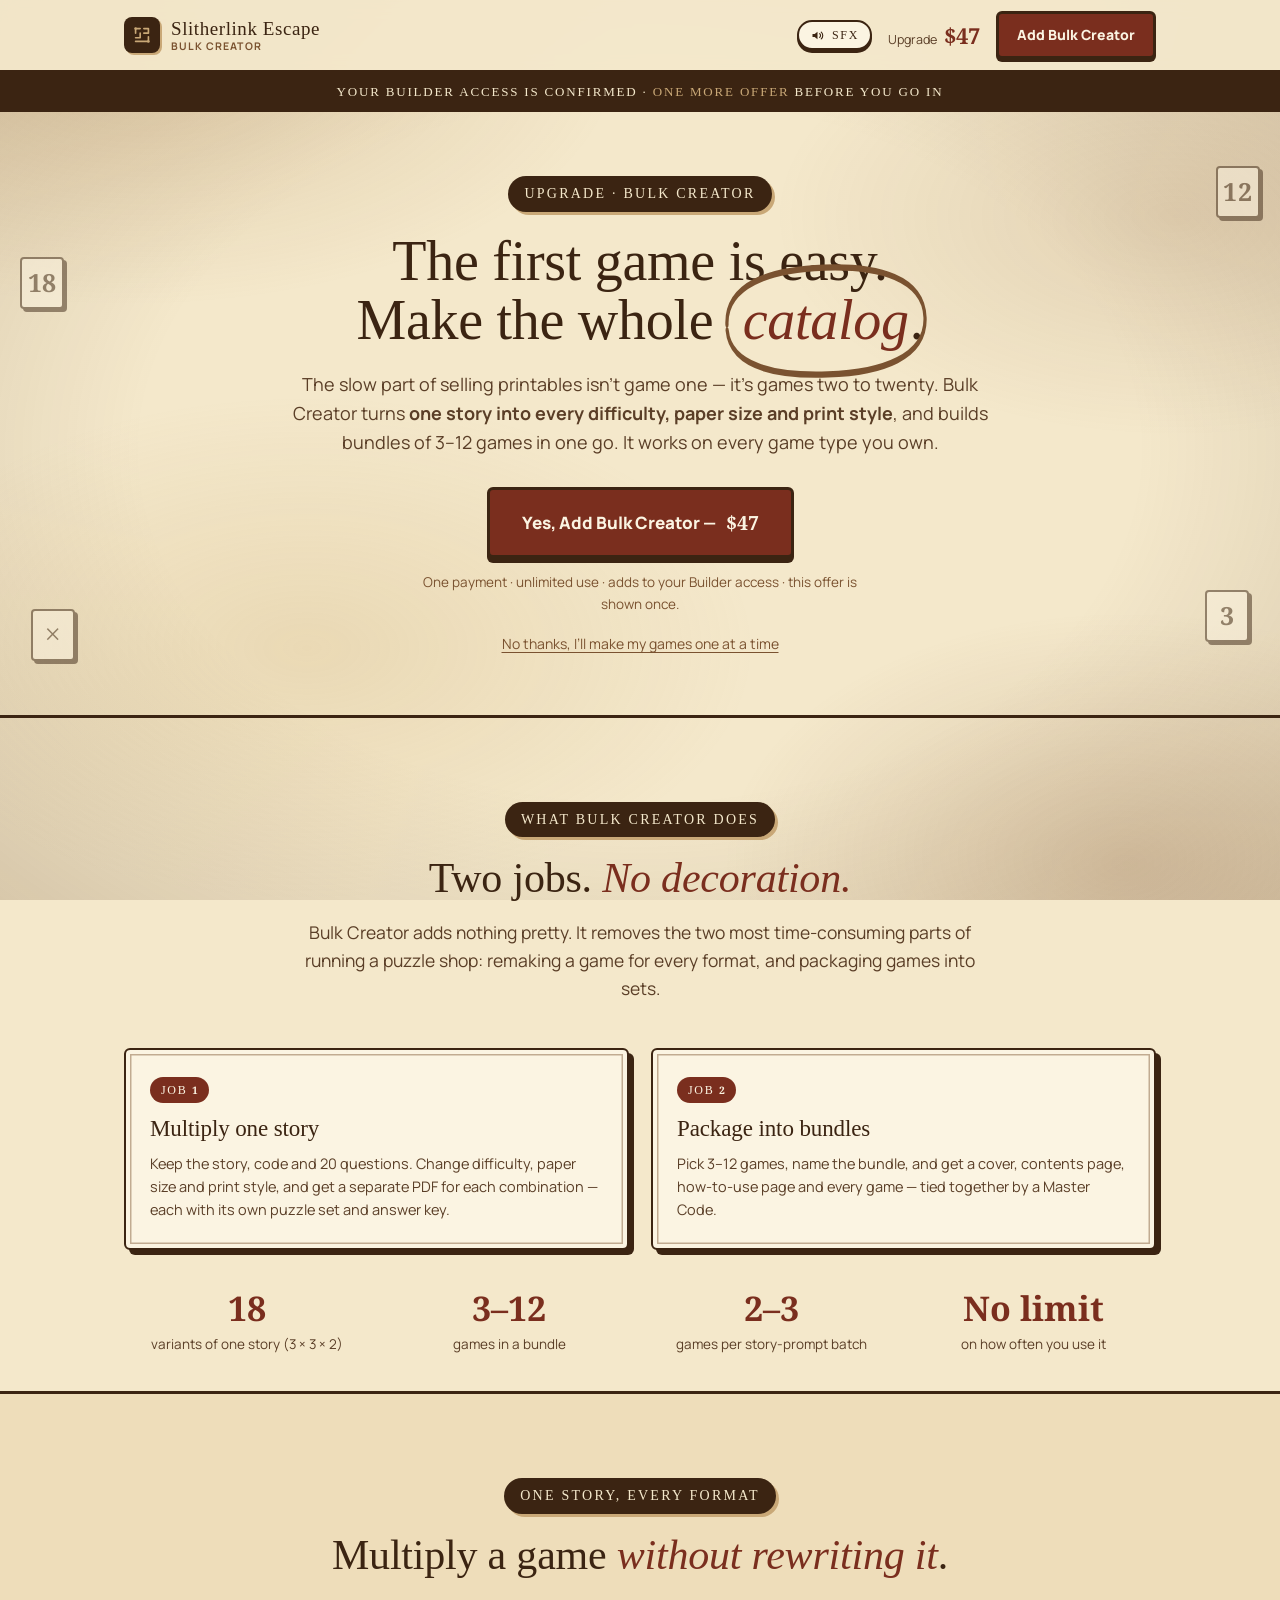
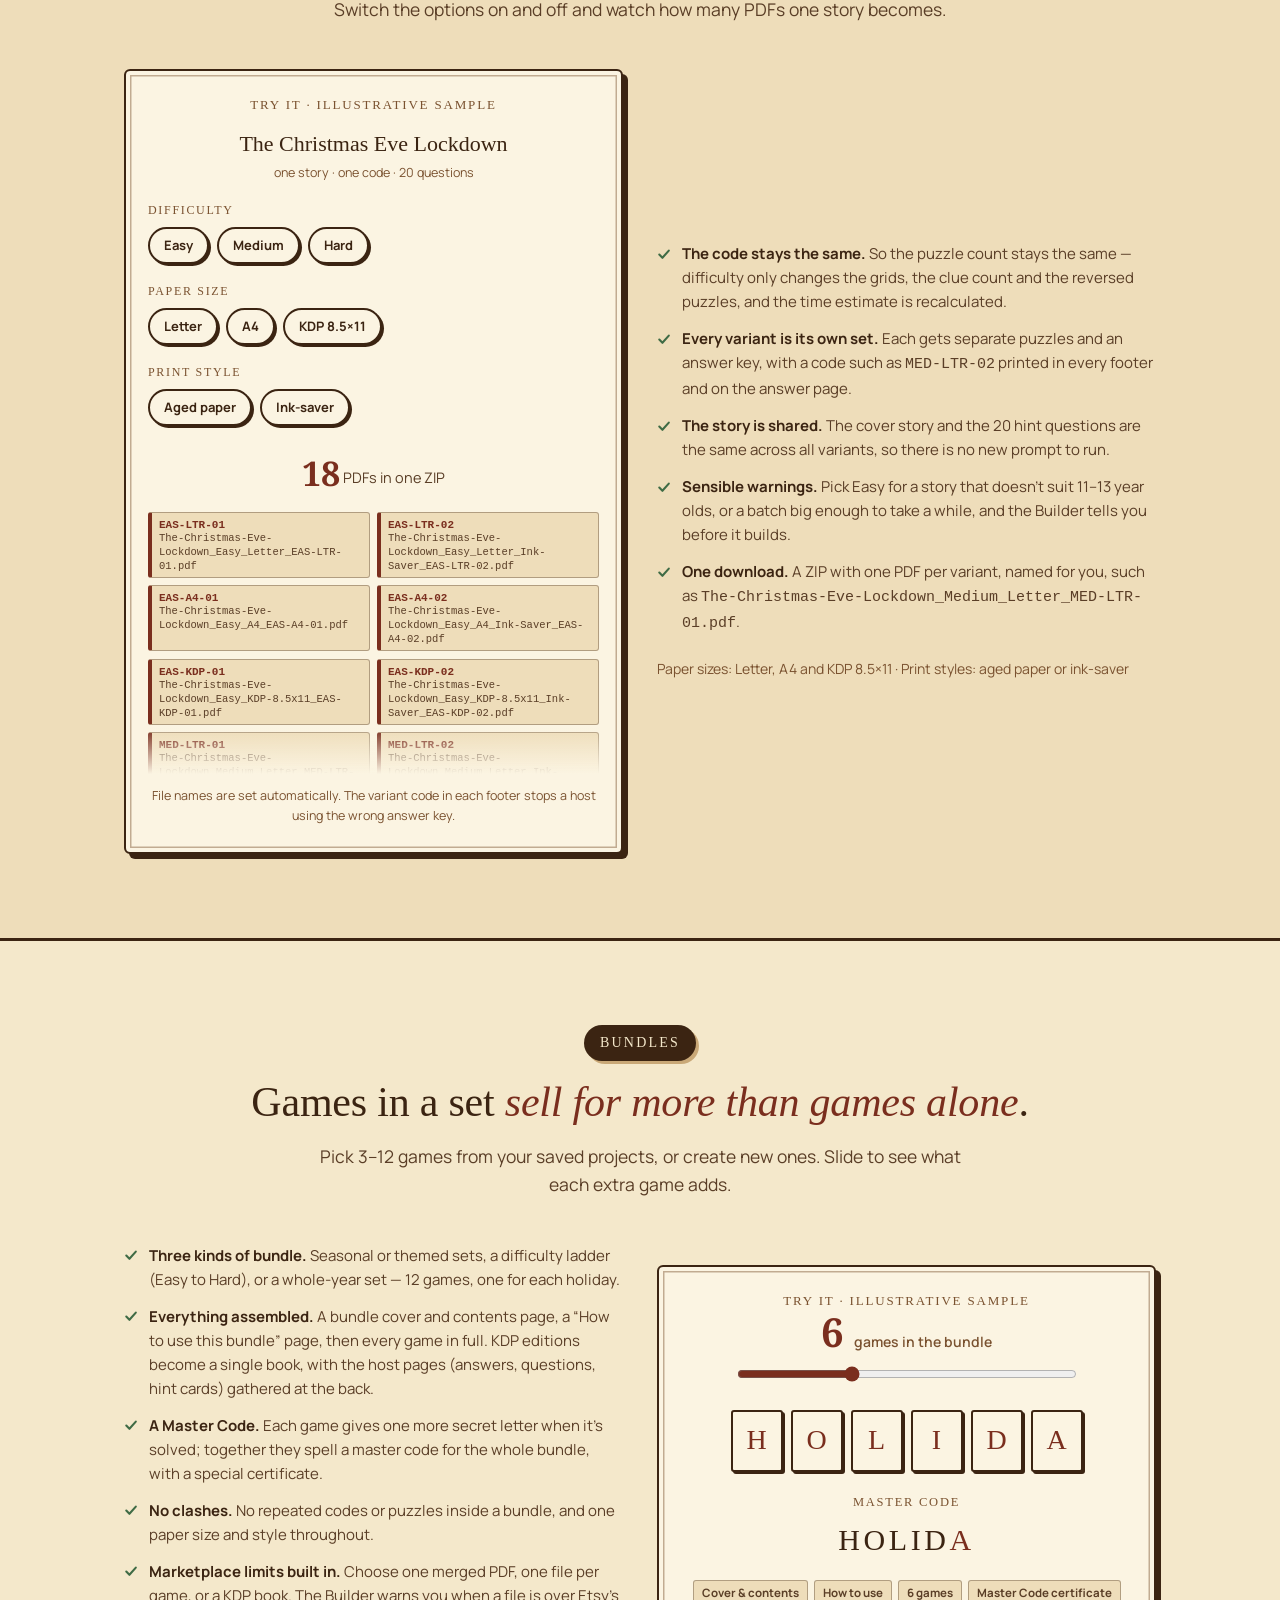
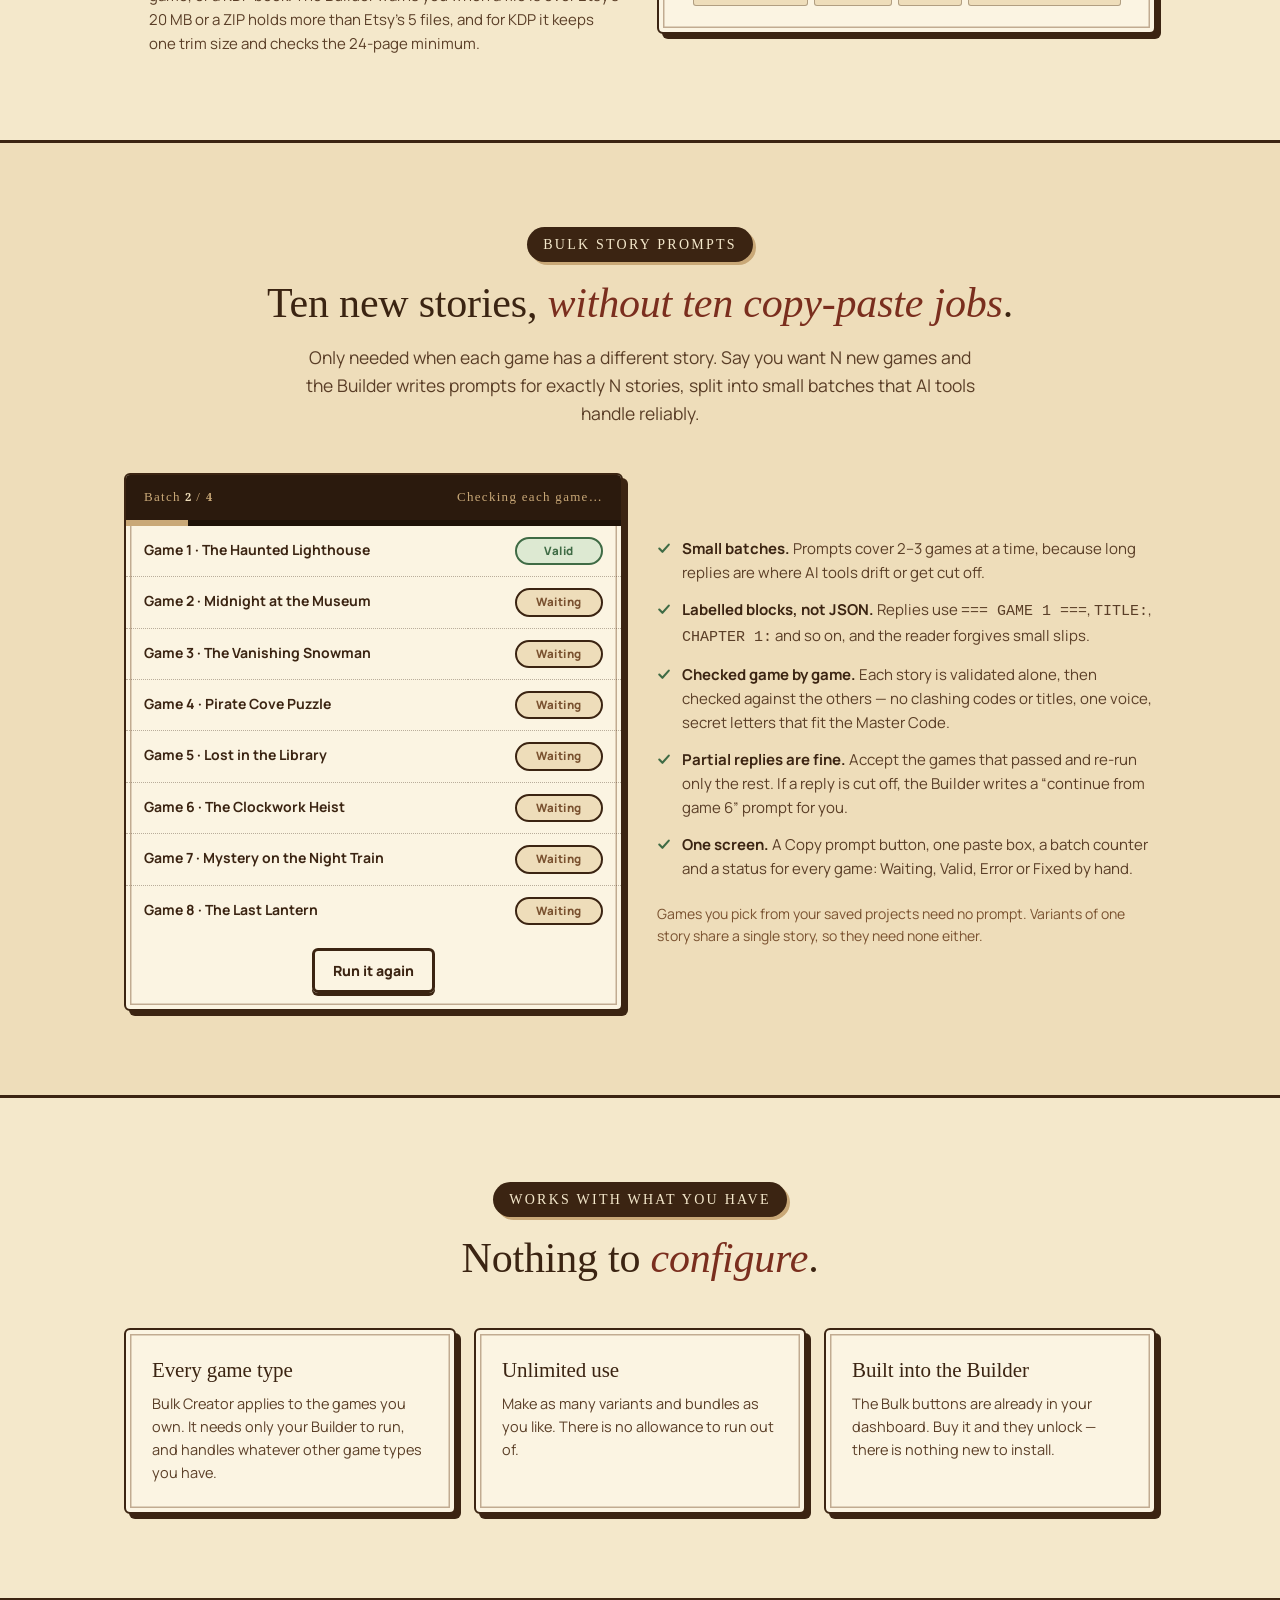
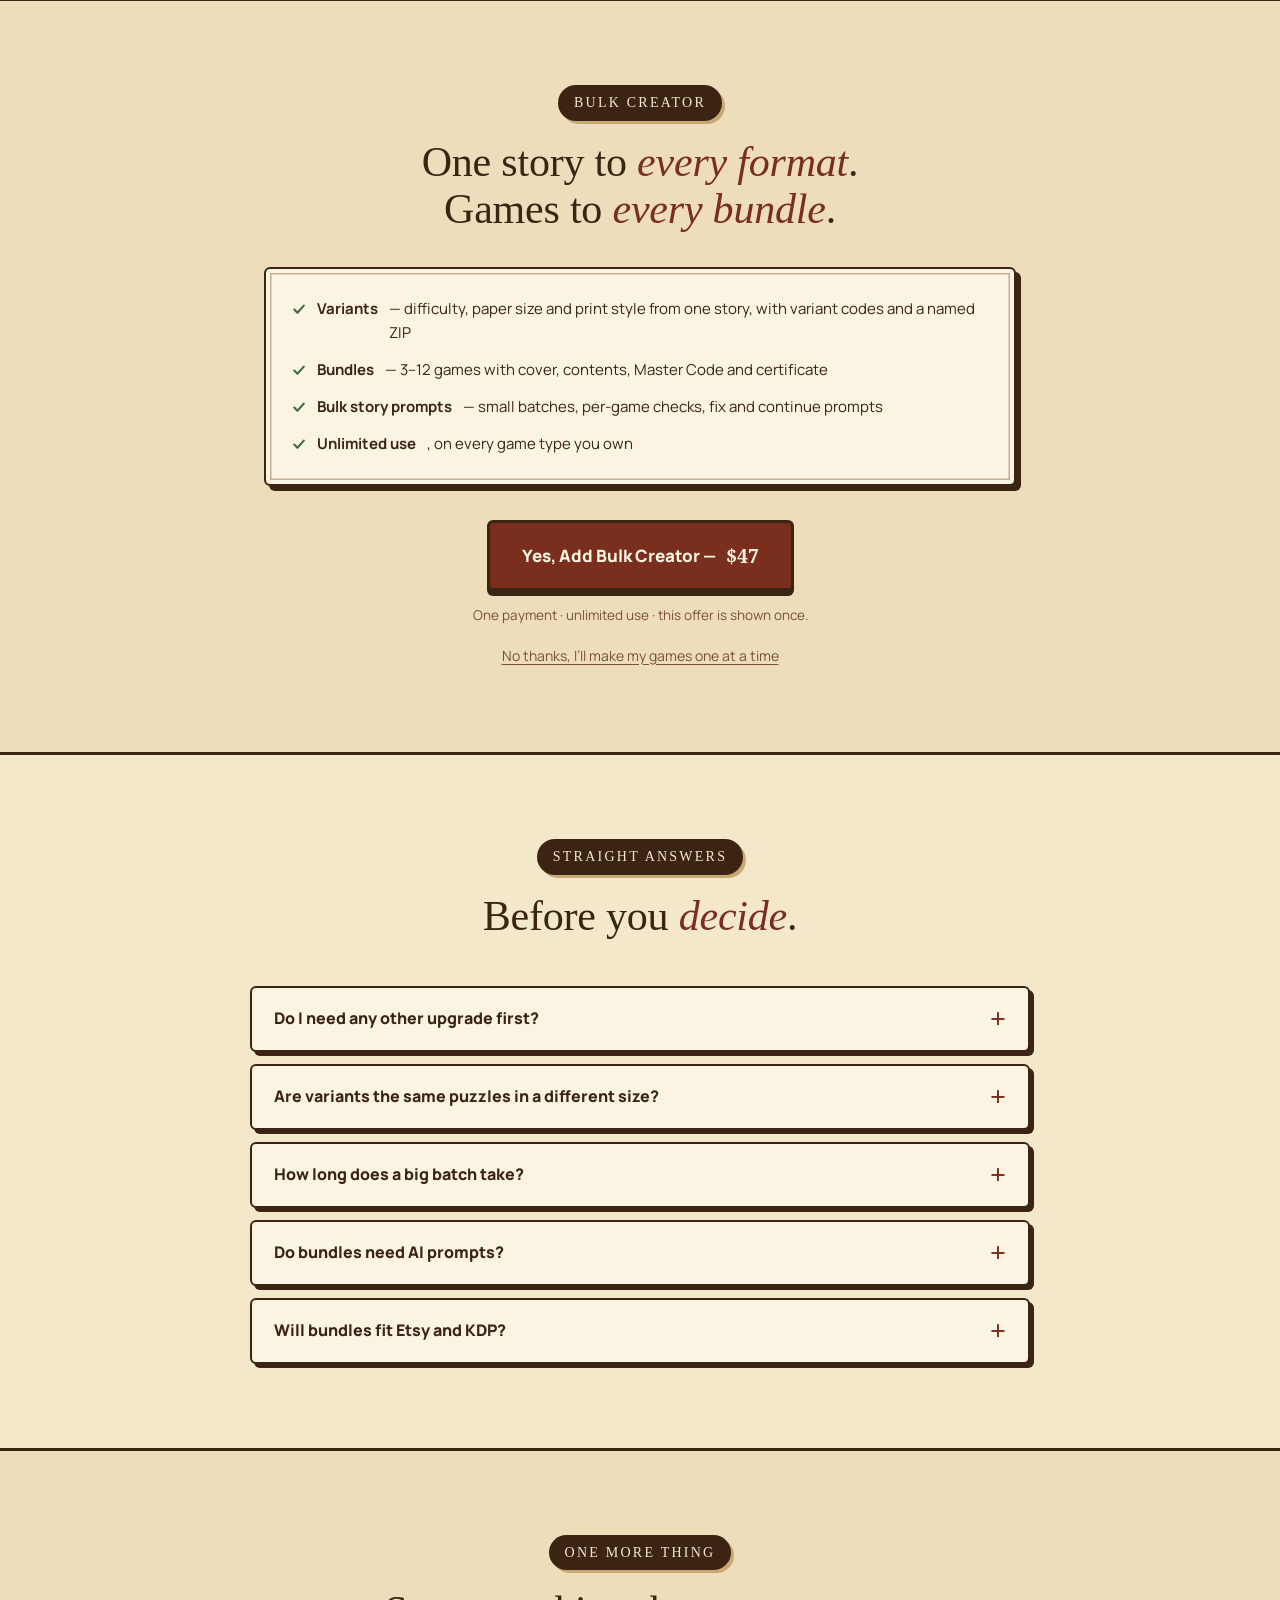
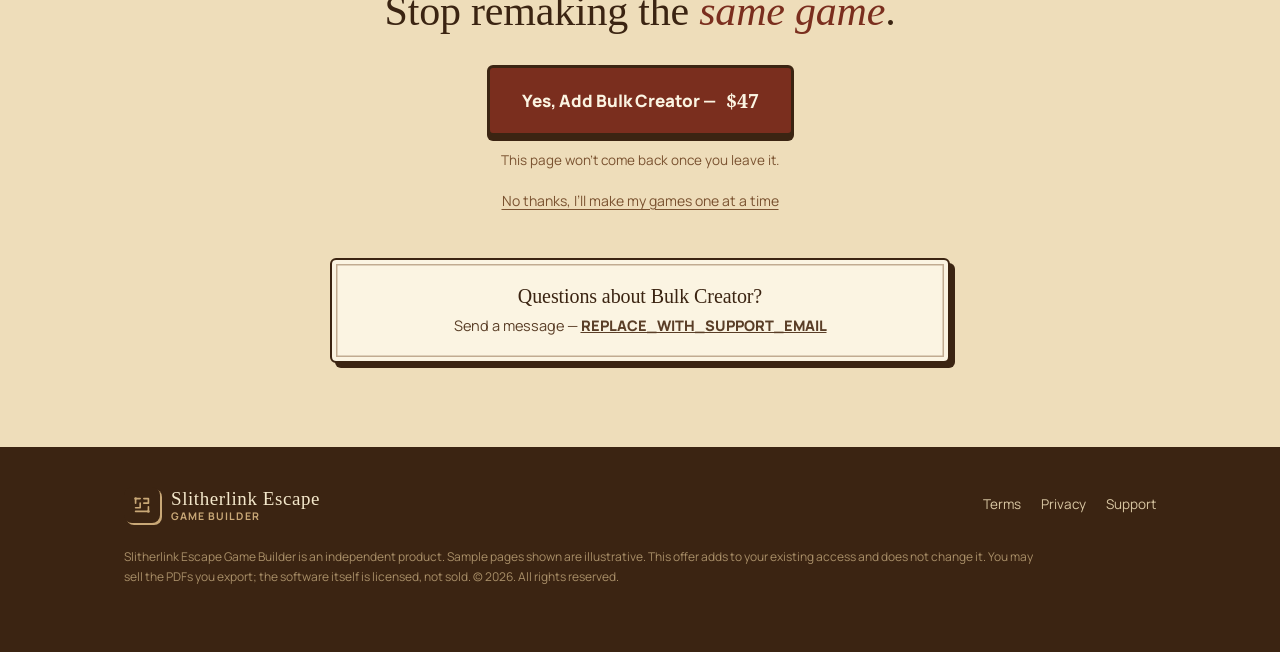
==== sale-page/oto-bulk-slitherlink.html @ 6f7c7772 "Add sales, OTO and JV pages matched to the app - FE sales page, three OTO pages (PRO, Bulk Creator, " ====
<!DOCTYPE html>
<html lang="en">
<head>
<meta charset="UTF-8">
<meta name="viewport" content="width=device-width, initial-scale=1">
<meta name="robots" content="noindex, nofollow">
<title>Add Bulk Creator | Slitherlink Escape Game Builder</title>
<meta name="description" content="Turn one story into every difficulty, paper size and print style, and build bundles of 3-12 games.">
<link rel="preconnect" href="https://fonts.googleapis.com">
<link rel="preconnect" href="https://fonts.gstatic.com" crossorigin>
<link href="https://fonts.googleapis.com/css2?family=IM+Fell+English:ital@0;1&family=IM+Fell+English+SC&family=Manrope:wght@400;500;700;800&family=Noto+Serif:wght@600;700&display=swap" rel="stylesheet">
<style>
  :root{
    /* Palette taken from the printed game itself: aged paper, brown ink, one red-brown accent */
    --paper:#F4E8CB;
    --paper-2:#EEDDBA;
    --card:#FBF4E2;
    --ink:#3B2412;
    --ink-dim:#5A3E27;
    --brown:#7A5230;
    --tan:#C9A877;
    --wash:#D9BF8C;
    --red:#7A2E1E;
    --red-hi:#93392A;
    --green:#3F6B45;
    --line:rgba(59,36,18,.16);
    --line-strong:rgba(59,36,18,.34);
    --hard:#3B2412;
    --serif:'IM Fell English','Iowan Old Style','Palatino Linotype',Georgia,serif;
    --sc:'IM Fell English SC','IM Fell English',Georgia,serif;
    --sans:'Manrope',-apple-system,BlinkMacSystemFont,'Segoe UI',sans-serif;
    --num:'Noto Serif','DejaVu Serif',Georgia,serif;   /* lining figures: IM Fell's old-style 1 reads as a letter I */
    --ck:url("data:image/svg+xml;utf8,<svg xmlns='http://www.w3.org/2000/svg' viewBox='0 0 16 16'><path d='M2.6 8.7l3.6 3.6 7.3-8.2' fill='none' stroke='%233F6B45' stroke-width='2.4' stroke-linecap='round' stroke-linejoin='round'/></svg>");
    --xx:url("data:image/svg+xml;utf8,<svg xmlns='http://www.w3.org/2000/svg' viewBox='0 0 16 16'><path d='M3.6 3.6l8.8 8.8M12.4 3.6l-8.8 8.8' fill='none' stroke='%237A2E1E' stroke-width='2.4' stroke-linecap='round'/></svg>");
  }
  *{box-sizing:border-box;}
  html{-webkit-text-size-adjust:100%; scroll-behavior:smooth;}
  body{
    margin:0; background:var(--paper); color:var(--ink);
    font-family:var(--sans); line-height:1.6; -webkit-font-smoothing:antialiased; overflow-x:hidden;
  }
  /* uneven paper: stains and darker edges, drawn once and fixed behind the page */
  body::before{
    content:''; position:fixed; inset:0; z-index:-1; pointer-events:none;
    background:
      radial-gradient(ellipse 55% 40% at 10% 6%, rgba(150,100,40,.20), transparent 70%),
      radial-gradient(ellipse 45% 35% at 92% 24%, rgba(120,70,30,.14), transparent 70%),
      radial-gradient(ellipse 50% 40% at 24% 72%, rgba(190,150,80,.18), transparent 70%),
      radial-gradient(ellipse 45% 40% at 88% 96%, rgba(120,70,30,.20), transparent 70%),
      radial-gradient(ellipse at center, transparent 55%, rgba(90,55,25,.18) 100%);
  }
  @media (prefers-reduced-motion: reduce){
    *{animation-duration:.01ms !important; animation-iteration-count:1 !important; transition-duration:.01ms !important;}
    html{scroll-behavior:auto;}
  }
  h1,h2,h3{font-family:var(--serif); font-weight:400; letter-spacing:-.005em; text-wrap:balance; margin:0; color:var(--ink);}
  h1{font-size:clamp(36px,6vw,62px); line-height:1.06;}
  h2{font-size:clamp(28px,4.4vw,42px); line-height:1.12;}
  h3{font-size:21px; line-height:1.2;}
  p{margin:0;}
  a{color:inherit;}
  img,svg{max-width:100%;}
  em{font-style:italic; color:var(--red);}
  :focus-visible{outline:3px solid var(--red); outline-offset:3px; border-radius:4px;}

  .wrap{max-width:1080px; margin:0 auto; padding:0 24px;}
  .wrap-narrow{max-width:800px; margin:0 auto; padding:0 24px;}
  section{padding:84px 0;}
  .center{text-align:center;}
  .lead{font-size:17.5px; color:var(--ink-dim); max-width:62ch;}
  .center .lead{margin-left:auto; margin-right:auto;}

  .reveal.armed{opacity:0; transform:translateY(26px); transition:opacity .7s ease, transform .7s ease;}
  .reveal.armed.is-visible{opacity:1; transform:none;}
  @media (prefers-reduced-motion: reduce){ .reveal.armed{opacity:1; transform:none;} }

  .eyebrow{
    display:inline-block; font-family:var(--sc); font-size:14px; letter-spacing:.16em; text-transform:uppercase;
    color:#F4E8CB; background:var(--ink); padding:7px 16px 6px; border-radius:999px;
    box-shadow:3px 3px 0 var(--tan);
  }
  .section-head{margin-bottom:46px;}
  .section-head h2{margin-top:18px;}
  .section-head .lead{margin-top:16px;}

  /* diamond rule */
  .orn{display:flex; align-items:center; gap:12px; color:var(--brown); margin:0 auto; max-width:360px;}
  .orn::before,.orn::after{content:''; flex:1; height:1.5px; background:var(--brown); opacity:.55;}
  .orn i{width:9px; height:9px; background:var(--brown); transform:rotate(45deg); flex:none;}

  /* ---------- cards: double border, hard shadow ---------- */
  .card{
    background:var(--card); border:2.5px solid var(--ink); border-radius:6px;
    box-shadow:inset 0 0 0 4px var(--card), inset 0 0 0 5.5px rgba(122,82,48,.45), 5px 5px 0 var(--hard);
    padding:28px 26px;
  }

  /* ---------- buttons ---------- */
  .btn{
    display:inline-flex; align-items:center; justify-content:center; gap:10px;
    font-family:var(--sans); font-weight:800; font-size:17px; text-decoration:none; text-align:center;
    padding:17px 32px; border-radius:6px; cursor:pointer;
    color:#FBF4E2; background:var(--red); border:3px solid var(--ink);
    box-shadow:0 5px 0 var(--hard); transition:transform .12s ease, box-shadow .12s ease, background .15s ease;
  }
  .btn:hover{background:var(--red-hi); transform:translateY(-2px); box-shadow:0 7px 0 var(--hard);}
  .btn:active{transform:translateY(3px); box-shadow:0 2px 0 var(--hard);}
  .btn small{font-weight:700; font-size:.78em; opacity:.85; letter-spacing:.04em; text-transform:uppercase;}
  .btn-ghost{background:transparent; color:var(--ink); box-shadow:0 4px 0 var(--hard);}
  .btn-ghost:hover{background:var(--wash);}
  .btn-sm{padding:10px 18px; font-size:14px; box-shadow:0 3px 0 var(--hard);}
  .btn-sub{display:block; margin-top:14px; font-size:13px; color:var(--brown); text-align:center;}

  /* ---------- topbar ---------- */
  .topbar{position:sticky; top:0; z-index:40; background:rgba(244,232,203,.94); backdrop-filter:blur(8px); border-bottom:3px solid var(--ink);}
  .topbar-inner{max-width:1080px; margin:0 auto; padding:11px 24px; display:flex; align-items:center; justify-content:space-between; gap:16px;}
  .brand{display:flex; align-items:center; gap:11px; text-decoration:none;}
  .brand-mark{width:36px; height:36px; border-radius:8px; background:var(--ink); color:var(--tan); display:flex; align-items:center; justify-content:center; flex:none; box-shadow:2px 2px 0 var(--tan);}
  .brand-mark svg{width:22px; height:22px;}
  .brand-text{display:flex; flex-direction:column; line-height:1.15;}
  .brand-text .b1{font-family:var(--sc); font-size:19px; letter-spacing:.03em; white-space:nowrap;}
  .brand-text .b2{font-size:10.5px; font-weight:700; letter-spacing:.1em; text-transform:uppercase; color:var(--brown); white-space:nowrap;}
  .topbar-cta{display:flex; align-items:center; gap:16px;}
  .price-chip{font-size:12.5px; color:var(--ink-dim);}
  .price-chip b{font-family:var(--num); font-size:22px; font-weight:700; color:var(--red); margin-left:4px;}

  /* ---------- hero ---------- */
  .hero{padding:64px 0 76px; border-bottom:3px solid var(--ink); position:relative;}
  .hero-grid{display:grid; grid-template-columns:1.08fr .92fr; gap:46px; align-items:center;}
  .hero h1{margin-top:22px;}
  .hero-sub{margin-top:22px; font-size:18px; color:var(--ink-dim); max-width:56ch;}
  .hero-cta{margin-top:32px;}
  .trust-row{margin-top:28px; display:grid; grid-template-columns:repeat(2,auto); justify-content:start; gap:9px 28px; font-size:13.5px; color:var(--ink-dim);}
  .trust-row span{display:flex; gap:8px; align-items:flex-start;}
  .trust-row span::before{content:''; width:14px; height:14px; margin-top:.28em; flex:none; background:var(--ck) center/contain no-repeat;}

  /* ---------- demo puzzle ---------- */
  .demo{padding:20px 20px 22px; text-align:center;}
  .demo-tag{font-family:var(--sc); font-size:13px; letter-spacing:.14em; text-transform:uppercase; color:var(--brown);}
  .demo h3{margin-top:4px; font-size:22px;}
  .demo svg{display:block; width:100%; max-width:340px; margin:14px auto 0; height:auto; touch-action:manipulation;}
  .demo-msg{min-height:44px; margin-top:12px; font-size:14px; color:var(--ink-dim); display:flex; align-items:center; justify-content:center;}
  .demo-msg b{color:var(--red);}
  .demo-btns{display:flex; justify-content:center; gap:10px; flex-wrap:wrap; margin-top:6px;}
  .demo .edge-hit{stroke:transparent; stroke-width:20; cursor:pointer; stroke-linecap:round;}
  .demo .edge-hit:hover + .edge-ghost{opacity:.35;}
  .demo .edge-line{stroke:var(--ink); stroke-width:4.5; stroke-linecap:round; opacity:0; transition:opacity .15s ease; pointer-events:none;}
  .demo .edge-line.on{opacity:1;}
  .demo .sol-line{stroke:var(--red); stroke-width:5; stroke-linecap:round; opacity:0; transition:opacity .5s ease; pointer-events:none;}
  .demo.solved .sol-line{opacity:1;}
  .demo .shade{fill:var(--wash); opacity:0; transition:opacity .7s ease .25s;}
  .demo.solved .shade{opacity:1;}
  .demo .clue{font-family:var(--num); font-weight:700; font-size:21px; fill:var(--ink); text-anchor:middle; pointer-events:none;}
  .demo .dot{fill:var(--ink);}

  /* ---------- problem / fork ---------- */
  .fork{display:grid; grid-template-columns:1fr 1fr; gap:26px;}
  .fork h3{font-family:var(--sc); font-size:15px; letter-spacing:.14em; text-transform:uppercase; color:var(--brown);}
  .fork ul{list-style:none; margin:18px 0 0; padding:0; display:flex; flex-direction:column; gap:13px; font-size:15.5px;}
  .fork li{display:flex; gap:11px; align-items:flex-start;}
  .fork .old li::before{content:''; width:14px; height:14px; margin-top:.3em; flex:none; background:var(--xx) center/contain no-repeat;}
  .fork .new li::before{content:''; width:14px; height:14px; margin-top:.3em; flex:none; background:var(--ck) center/contain no-repeat;}
  .fork .new{--card:#FFF8E6;}
  .stats{display:grid; grid-template-columns:repeat(4,1fr); gap:18px; margin-top:34px;}
  .stat{text-align:center; padding:6px 8px;}
  .stat b{display:block; font-family:var(--num); font-weight:700; font-size:38px; line-height:1.1; color:var(--red);}
  .stat span{display:block; margin-top:8px; font-size:13.5px; color:var(--ink-dim);}

  /* ---------- the twist: letters -> code ---------- */
  .twist{background:var(--paper-2); border-top:3px solid var(--ink); border-bottom:3px solid var(--ink);}
  .code-demo{display:flex; flex-direction:column; gap:22px; align-items:center; margin-top:8px;}
  .chapters{display:flex; justify-content:center; gap:30px; flex-wrap:wrap;}
  .chap{text-align:center;}
  .nm{font-family:var(--num); font-weight:700; letter-spacing:.04em;}
  .chap-label{font-family:var(--sc); font-size:13px; letter-spacing:.14em; text-transform:uppercase; color:var(--brown); margin-bottom:9px;}
  .tiles{display:flex; gap:6px; justify-content:center;}
  .tile{
    width:44px; height:52px; display:flex; align-items:center; justify-content:center;
    font-family:var(--serif); font-size:30px; color:var(--ink);
    background:var(--card); border:2.5px solid var(--ink); border-radius:4px; box-shadow:3px 3px 0 var(--hard);
  }
      .tile i{position:absolute;}
  .arrow-down{width:22px; height:30px; color:var(--brown);}
  .arrow-down svg{width:100%; height:100%;}
  .lock{
    display:flex; align-items:center; gap:16px; padding:14px 26px; border:3px solid var(--ink); border-radius:6px;
    background:var(--card); box-shadow:inset 0 0 0 4px var(--card), inset 0 0 0 5.5px rgba(122,82,48,.45), 5px 5px 0 var(--hard);
  }
  .lock svg{width:34px; height:34px; color:var(--red); flex:none;}
  .lock div{font-family:var(--sc); font-size:13px; letter-spacing:.14em; text-transform:uppercase; color:var(--brown);}
  .lock b{display:block; font-family:var(--serif); font-weight:400; font-size:30px; letter-spacing:.08em; color:var(--red); line-height:1.1;}
  .code-note{font-size:14px; color:var(--brown); text-align:center; max-width:60ch;}
  .rules3{display:grid; grid-template-columns:repeat(3,1fr); gap:18px; margin-top:44px;}
  .rules3 .card{padding:22px 22px;}
  .rules3 .n{font-family:var(--num); font-weight:700; font-size:28px; color:var(--red); line-height:1.1;}
  .rules3 h3{margin-top:8px; font-size:19px;}
  .rules3 p{margin-top:8px; font-size:14.5px; color:var(--ink-dim);}

  /* ---------- steps ---------- */
  .panel{
    background:#2B1A0D; color:#EEDDBA; border:3px solid var(--ink); border-radius:8px; overflow:hidden;
    box-shadow:6px 6px 0 var(--tan); max-width:760px; margin:0 auto 44px;
  }
  .panel-bar{padding:10px 16px; background:#1E1208; font-family:var(--sc); letter-spacing:.1em; font-size:13px; color:var(--tan);}
  .panel pre{margin:0; padding:20px 22px; font-family:ui-monospace,'Cascadia Mono',Consolas,monospace; font-size:13px; line-height:1.95; overflow-x:auto; white-space:pre;}
  .panel .k{color:var(--tan);}
  .panel .ok{color:#9CCB8F;}
  .steps{display:grid; grid-template-columns:repeat(5,1fr); gap:14px;}
  .step{padding:22px 18px; position:relative;}
  .step .n{position:absolute; top:-16px; left:16px; width:36px; height:36px; border-radius:50%; background:var(--ink); color:var(--tan); font-family:var(--num); font-weight:700; font-size:16px; display:flex; align-items:center; justify-content:center; box-shadow:2px 2px 0 var(--tan);}
  .step h3{font-size:18px; margin-top:8px;}
  .step p{margin-top:8px; font-size:13.5px; color:var(--ink-dim); line-height:1.55;}
  .step .tip{margin-top:10px; font-size:12.5px; color:var(--brown); border-top:1px dashed var(--line-strong); padding-top:9px;}

  /* ---------- inside the PDF ---------- */
  .pages{display:grid; grid-template-columns:repeat(4,1fr); gap:16px;}
  .pg{padding:18px 16px 16px; position:relative; background:var(--card); border:2.5px solid var(--ink); border-radius:4px; box-shadow:4px 4px 0 var(--hard);}
  .pg::before{content:''; position:absolute; top:0; right:0; border-style:solid; border-width:0 18px 18px 0; border-color:transparent var(--paper) var(--tan) transparent;}
  .pg .num{font-family:var(--num); font-weight:700; font-size:12px; letter-spacing:.1em; color:var(--brown);}
  .pg h3{font-size:17px; margin-top:6px;}
  .pg p{font-size:13px; color:var(--ink-dim); margin-top:6px; line-height:1.5;}
  .pages-foot{margin-top:26px; text-align:center; font-size:14.5px; color:var(--brown);}

  /* ---------- modes + levels ---------- */
  .two{display:grid; grid-template-columns:1fr 1fr; gap:22px;}
  .two h3{margin-bottom:8px;}
  .two p{font-size:15px; color:var(--ink-dim);}
  .levels{display:grid; grid-template-columns:repeat(3,1fr); gap:22px;}
  .level .tagline{font-family:var(--sc); letter-spacing:.14em; font-size:13px; text-transform:uppercase; color:var(--brown);}
  .level h3{font-size:30px; margin-top:4px; color:var(--red);}
  .level .ages{font-size:13.5px; color:var(--brown); margin-top:2px;}
  .level dl{margin:16px 0 0; display:grid; gap:9px;}
  .level dl div{display:flex; justify-content:space-between; gap:12px; padding-bottom:9px; border-bottom:1px dotted var(--line-strong); font-size:14px;}
  .level dt{color:var(--ink-dim);}
  .level dd{margin:0; font-weight:700; text-align:right; font-family:var(--num); font-size:13.5px;}
  .level p{margin-top:14px; font-size:13.5px; color:var(--ink-dim);}
  .levels-note{margin-top:26px; text-align:center; font-size:14.5px; color:var(--ink-dim); max-width:72ch; margin-left:auto; margin-right:auto;}

  /* ---------- hints ---------- */
  .hintflow{display:grid; grid-template-columns:repeat(3,1fr); gap:20px; counter-reset:h;}
  .hintflow .card{padding:24px 22px; text-align:left;}
  .hintflow .card::before{counter-increment:h; content:counter(h); display:block; font-family:var(--num); font-weight:700; font-size:32px; line-height:1.1; color:var(--red); margin-bottom:6px;}
  .hintflow h3{font-size:19px;}
  .hintflow p{font-size:14.5px; color:var(--ink-dim); margin-top:8px;}
  .hint-bars{margin-top:30px; display:flex; flex-direction:column; gap:12px; max-width:560px; margin-left:auto; margin-right:auto;}
  .hb{display:flex; align-items:center; gap:14px; font-size:13.5px;}
  .hb span:first-child{width:108px; flex:none; color:var(--ink-dim); text-align:right;}
  .hb .bar{flex:1; height:18px; background:var(--paper-2); border:2px solid var(--ink); border-radius:3px; overflow:hidden;}
  .hb .bar i{display:block; height:100%; background:repeating-linear-gradient(45deg,var(--red) 0 6px,#9A4331 6px 12px);}
  .hb b{width:52px; flex:none; font-family:var(--num); font-size:13px;}

  /* ---------- fairness ---------- */
  .fair{background:var(--paper-2); border-top:3px solid var(--ink); border-bottom:3px solid var(--ink);}
  .checks{display:grid; grid-template-columns:repeat(2,1fr); gap:20px;}
  .check{display:flex; gap:16px; padding:22px 22px;}
  .check .seal{flex:none; width:44px; height:44px; border-radius:50%; background:var(--ink); color:var(--tan); display:flex; align-items:center; justify-content:center; font-size:20px; box-shadow:2px 2px 0 var(--tan);}
  .check h3{font-size:18px;}
  .check p{font-size:14.5px; color:var(--ink-dim); margin-top:6px;}

  /* ---------- made to sell ---------- */
  .sell{display:grid; grid-template-columns:1fr 1fr; gap:34px; align-items:center;}
  .sell ul{list-style:none; margin:22px 0 0; padding:0; display:flex; flex-direction:column; gap:16px;}
  .sell li{display:flex; gap:12px; font-size:15.5px; color:var(--ink-dim);}
  .sell li::before{content:''; width:8px; height:8px; margin:.55em 4px 0 3px; flex:none; background:var(--red); transform:rotate(45deg);}
  .sell li b{color:var(--ink);}
  .mock-page{
    position:relative; aspect-ratio:8.5/11; max-width:350px; margin:0 auto; padding:26px 24px 18px;
    background:
      radial-gradient(ellipse 60% 40% at 15% 12%, rgba(150,100,40,.2), transparent 70%),
      radial-gradient(ellipse 50% 40% at 90% 90%, rgba(120,70,30,.22), transparent 70%),
      linear-gradient(100deg, transparent 38%, rgba(59,36,18,.07) 38.3%, rgba(255,255,255,.3) 38.9%, transparent 39.4%),
      var(--paper-2);
    border:2.5px solid var(--ink); box-shadow:7px 7px 0 var(--hard); transform:rotate(1.4deg);
    display:flex; flex-direction:column;
  }
  .mock-page::before{content:''; position:absolute; inset:10px; border:2px solid var(--brown); outline:1px solid var(--brown); outline-offset:3px; pointer-events:none;}
  .mock-page .mp-title{font-family:var(--sc); font-size:13px; letter-spacing:.14em; text-align:center; color:var(--brown); margin-top:8px;}
  .mock-page .mp-h{font-family:var(--serif); font-size:25px; text-align:center; margin-top:6px; line-height:1.1;}
  .mock-page .mp-grid{flex:1; margin:16px 8px; display:flex; align-items:center; justify-content:center;}
  .mock-page .mp-grid svg{width:78%; height:auto;}
  .mock-page .mp-box{display:flex; justify-content:center; align-items:center; gap:10px; font-size:11px; color:var(--brown);}
  .mock-page .mp-box i{width:34px; height:34px; border:2px solid var(--ink); background:var(--card);}
  .mock-page .mp-foot{display:flex; justify-content:space-between; gap:8px; font-size:9px; color:var(--brown); margin-top:14px; padding:0 8px; font-style:italic;}
  .mock-cap{margin-top:16px; text-align:center; font-size:12.5px; color:var(--brown);}

  /* ---------- who ---------- */
  .who-card h3{font-family:var(--sc); font-size:15px; letter-spacing:.14em; text-transform:uppercase; color:var(--brown);}
  .who-card ul{list-style:none; margin:16px 0 0; padding:0; display:flex; flex-direction:column; gap:12px; font-size:15px;}
  .who-card li{display:flex; gap:10px; align-items:flex-start;}
  .who-card.yes li::before{content:''; width:14px; height:14px; margin-top:.3em; flex:none; background:var(--ck) center/contain no-repeat;}
  .who-card.no li::before{content:'—'; color:var(--brown); font-weight:800; flex:none;}

  /* ---------- pricing ---------- */
  .offer{max-width:560px; margin:0 auto; text-align:center; padding:38px 34px 36px;}
  .offer .name{font-family:var(--sc); letter-spacing:.14em; text-transform:uppercase; font-size:14px; color:var(--brown);}
  .offer .price{font-family:var(--num); font-weight:700; font-size:80px; line-height:1; color:var(--red); margin-top:6px;}
  .offer .price sup{font-size:.42em; vertical-align:top; position:relative; top:.16em; margin-right:3px;}
  .offer .per{font-size:14px; color:var(--brown); margin-top:2px;}
  .offer ul{list-style:none; margin:26px 0 28px; padding:0; text-align:left; display:flex; flex-direction:column; gap:12px; font-size:15px;}
  .offer li{display:flex; gap:11px;}
  .offer li::before{content:''; width:14px; height:14px; margin-top:.3em; flex:none; background:var(--ck) center/contain no-repeat;}
  .offer .btn{width:100%;}

  /* ---------- faq ---------- */
  .faq{max-width:780px; margin:0 auto; display:flex; flex-direction:column; gap:12px;}
  .faq details{background:var(--card); border:2.5px solid var(--ink); border-radius:6px; box-shadow:4px 4px 0 var(--hard); overflow:hidden;}
  .faq summary{list-style:none; cursor:pointer; padding:17px 22px; display:flex; justify-content:space-between; align-items:center; gap:16px; font-weight:800; font-size:16px;}
  .faq summary::-webkit-details-marker{display:none;}
  .faq summary::after{content:'+'; font-family:var(--serif); font-size:28px; line-height:1; color:var(--red); flex:none; transition:transform .2s ease;}
  .faq details[open] summary::after{transform:rotate(45deg);}
  .faq .a{padding:0 22px 20px; font-size:15px; color:var(--ink-dim); line-height:1.7;}

  /* ---------- final + footer ---------- */
  .final{text-align:center; border-top:3px solid var(--ink); background:var(--paper-2);}
  .final h2{margin-top:18px;}
  .final .lead{margin-top:16px;}
  .final .hero-cta{margin-top:30px;}
  .contact{margin:44px auto 0; max-width:620px; padding:24px 26px; text-align:center;}
  .contact h3{font-size:20px;}
  .contact p{font-size:14.5px; color:var(--ink-dim); margin-top:6px;}
  .contact a{font-weight:800;}
  .ps{max-width:640px; margin:38px auto 0; text-align:left; font-size:15px; color:var(--ink-dim); display:flex; flex-direction:column; gap:12px;}
  footer{background:var(--ink); color:#D9C7A3; padding:40px 0 46px;}
  footer .brand-text .b1{color:#F4E8CB;}
  footer .brand-text .b2{color:var(--tan);}
  .foot-grid{display:flex; align-items:center; justify-content:space-between; gap:20px; flex-wrap:wrap;}
  .foot-links{display:flex; gap:20px; flex-wrap:wrap; font-size:13.5px;}
  .foot-links a{text-decoration:none;}
  .foot-links a:hover{color:#fff; text-decoration:underline;}
  .foot-legal{margin-top:24px; font-size:12px; line-height:1.7; color:#A98F68; max-width:920px;}

  .sticky-cta{display:none; position:fixed; left:0; right:0; bottom:0; z-index:50; padding:11px 14px; background:rgba(244,232,203,.97); border-top:3px solid var(--ink);}
  .sticky-cta .btn{width:100%; padding:14px;}

  @media (max-width:960px){
    .hero-grid{grid-template-columns:1fr; gap:38px;}
    .steps{grid-template-columns:repeat(2,1fr); row-gap:30px;}
    .pages{grid-template-columns:repeat(2,1fr);}
    .stats{grid-template-columns:repeat(2,1fr); row-gap:22px;}
    .sell{grid-template-columns:1fr;}
  }
  @media (max-width:720px){
    section{padding:62px 0;}
    .fork,.two,.levels,.hintflow,.checks,.rules3{grid-template-columns:1fr;}
    .topbar .price-chip{display:none;}
    .topbar .btn-sm{white-space:nowrap; padding:9px 13px; font-size:13px;}
    .topbar .btn-sm{display:none;}
    .topbar-inner{padding:10px 16px; gap:10px;}
    .brand-text .b1{font-size:16px;}
    .eyebrow{font-size:12.5px; letter-spacing:.1em;}
    .sticky-cta{display:block;}
    body{padding-bottom:78px;}
    .trust-row{grid-template-columns:1fr;}
    .offer .price{font-size:66px;}
    .tile{width:36px; height:44px; font-size:25px;}
    .steps{grid-template-columns:1fr;}
    .hb span:first-child{width:78px;}
  }
  @media (max-width:420px){
    .wrap,.wrap-narrow{padding:0 18px;}
    .pages{grid-template-columns:1fr;}
    .brand-text .b2{display:none;}
  }


/* ================= MOTION LAYER =================
   Everything below is armed by fx.js, so with scripts blocked the page is a
   plain, fully visible document. */

.progress{
  position:fixed; top:0; left:0; height:4px; width:100%; z-index:60; pointer-events:none;
  transform:scaleX(0); transform-origin:0 50%; will-change:transform;
  background:linear-gradient(90deg,var(--red),var(--tan));
}
.topbar{transition:box-shadow .28s ease;}
.topbar.is-stuck{box-shadow:0 10px 24px -14px rgba(59,36,18,.65);}

/* staggered children */
.s-item{opacity:0; transform:translateY(18px); transition:opacity .55s cubic-bezier(.22,1,.36,1), transform .55s cubic-bezier(.22,1,.36,1);}
.s-item.s-in{opacity:1; transform:none;}
.s-item.pop{transform:scale(.9) translateY(10px); transition-timing-function:cubic-bezier(.34,1.56,.64,1);}
.s-item.pop.s-in{transform:none;}

/* cards are picked up a little when hovered */
.card:not(.demo):not(.offer), .pg, .check, .step{transition:transform .22s cubic-bezier(.22,1,.36,1), box-shadow .22s ease;}
.card:not(.demo):not(.offer):hover, .step:hover{
  transform:translate(-2px,-4px) rotate(-.45deg);
  box-shadow:inset 0 0 0 4px var(--card), inset 0 0 0 5.5px rgba(122,82,48,.45), 8px 9px 0 var(--hard);
}
.pg:hover{transform:translate(-2px,-4px) rotate(.6deg); box-shadow:7px 8px 0 var(--hard);}
.pg:nth-child(even):hover{transform:translate(-2px,-4px) rotate(-.6deg);}

/* warm cursor glow */
.glow{position:relative;}
.glow::after{
  content:''; position:absolute; inset:0; border-radius:inherit; pointer-events:none;
  background:radial-gradient(240px circle at var(--gx,50%) var(--gy,0%), rgba(201,168,119,.42), transparent 72%);
  mix-blend-mode:multiply; opacity:0; transition:opacity .3s ease;
}
.glow:hover::after{opacity:1;}

/* the primary buttons catch the light now and then */
.btn{position:relative; overflow:hidden;}
.btn:not(.btn-ghost)::after{
  content:''; position:absolute; top:0; left:-60%; width:36%; height:100%; pointer-events:none;
  background:linear-gradient(120deg,transparent 0%,rgba(255,244,214,.5) 50%,transparent 100%);
  transform:skewX(-20deg); animation:btn-shine 3.8s ease-in-out infinite;
}
@keyframes btn-shine{0%{left:-60%;} 55%{left:135%;} 100%{left:135%;}}

/* floating tiles behind the hero */
.hero, .oto-head, .jv-hero{position:relative;}
.hero > .wrap, .oto-head > .wrap-narrow, .oto-head > .wrap, .jv-hero > .wrap{position:relative; z-index:1;}
.hero-deco{position:absolute; inset:0; z-index:0; pointer-events:none; overflow:hidden;}
.hero-deco .t{
  position:absolute; display:flex; align-items:center; justify-content:center; width:44px; height:52px;
  font-family:var(--serif); font-size:29px; color:var(--ink); background:var(--card);
  border:2.5px solid var(--ink); border-radius:4px; box-shadow:3px 3px 0 var(--hard); opacity:.5;
}
.hero-deco .d1{left:1.6%; top:24%; animation:float-a 7.5s ease-in-out infinite;}
.hero-deco .d2{right:1.6%; top:9%; animation:float-b 9.5s ease-in-out infinite;}
.hero-deco .d3{right:2.4%; bottom:12%; animation:float-a 8.5s ease-in-out infinite reverse;}
.hero-deco .d4{left:2.4%; bottom:9%; animation:float-b 6.5s ease-in-out infinite reverse;}
@keyframes float-a{0%,100%{transform:translateY(0) rotate(-10deg);} 50%{transform:translateY(-20px) rotate(5deg);}}
@keyframes float-b{0%,100%{transform:translateY(0) rotate(4deg);} 50%{transform:translateY(17px) rotate(-9deg);}}
@media (max-width:1240px){ .hero-deco{display:none;} }

/* theme marquee */
.marquee{
  position:relative; margin-top:34px; display:flex; flex-direction:column; gap:12px; overflow:hidden;
  -webkit-mask-image:linear-gradient(90deg,transparent,#000 7%,#000 93%,transparent);
          mask-image:linear-gradient(90deg,transparent,#000 7%,#000 93%,transparent);
}
.mq-row{display:flex; gap:10px; width:max-content; animation:mq-left 46s linear infinite;}
.mq-row.rev{animation-name:mq-right; animation-duration:54s;}
.marquee:hover .mq-row{animation-play-state:paused;}
.mq-row span{
  flex:none; white-space:nowrap; font-weight:700; font-size:14px; color:var(--ink);
  background:var(--card); border:2px solid var(--ink); border-radius:999px; padding:8px 17px; box-shadow:2px 2px 0 var(--hard);
}
@keyframes mq-left{from{transform:translateX(0);} to{transform:translateX(-50%);}}
@keyframes mq-right{from{transform:translateX(-50%);} to{transform:translateX(0);}}

/* console print-out, line by line */
.panel pre .tl{display:block; white-space:pre;}
.panel pre.armed .tl{opacity:0; transform:translateY(3px);}
.panel pre.armed.is-typed .tl{animation:tl-in .3s ease forwards;}
@keyframes tl-in{to{opacity:1; transform:none;}}
.term-cursor{display:inline-block; width:8px; height:14px; background:var(--tan); vertical-align:-2px; margin-left:5px; opacity:0;}
.panel pre.is-typed .term-cursor{animation:blink 1.05s steps(1) infinite 1.6s;}
@keyframes blink{0%,50%{opacity:1;} 50.01%,100%{opacity:0;}}

/* hand-drawn circle */
.circle-hl{position:relative; display:inline-block; white-space:nowrap; margin:0 .02em 0 .28em;}
.circle-hl > svg{
  position:absolute; left:50%; top:50%; transform:translate(-50%,-50%) rotate(-2deg);
  width:134%; height:200%; overflow:visible; pointer-events:none; max-width:none;
}
.circle-hl svg path{fill:none; stroke:var(--brown); stroke-width:3.2; stroke-linecap:round; stroke-linejoin:round; stroke-dasharray:700; stroke-dashoffset:0;}
.circle-hl.armed svg path{stroke-dashoffset:700;}
.circle-hl.armed.is-drawn svg path{animation:draw-circle 1.1s cubic-bezier(.65,0,.35,1) .2s forwards;}
@keyframes draw-circle{to{stroke-dashoffset:0;}}

/* letter tiles flip in one by one, then the lock opens */
.tile{--r:0deg; transform:rotate(var(--r));}
.tile:nth-child(odd){--r:-1.5deg;}
.tile:nth-child(even){--r:1.2deg;}
.tiles.armed .tile{opacity:0;}
.tiles.is-in .tile{animation:tile-in .55s cubic-bezier(.34,1.56,.64,1) both; animation-delay:calc(var(--i,0) * 110ms);}
@keyframes tile-in{0%{opacity:0; transform:translateY(-16px) rotateX(90deg);} 100%{opacity:1; transform:rotate(var(--r));}}
.lock .shackle{transition:transform .55s cubic-bezier(.34,1.56,.64,1); transform-origin:8px 10.5px;}
.lock.is-open .shackle{transform:translateY(-3px) rotate(-20deg);}
.lock.is-open{animation:lock-pop .5s ease;}
@keyframes lock-pop{0%{transform:scale(1);} 40%{transform:scale(1.04);} 100%{transform:scale(1);}}

/* faq */
.faq summary{transition:background .2s ease;}
.faq summary:hover{background:var(--paper-2);}
.faq details[open] .a{animation:faq-in .3s cubic-bezier(.22,1,.36,1);}
@keyframes faq-in{from{opacity:0; transform:translateY(-7px);} to{opacity:1; transform:none;}}

/* sticky CTA slides up once the hero is behind you */
.sticky-cta.armed{transform:translateY(115%); transition:transform .38s cubic-bezier(.22,1,.36,1);}
.sticky-cta.armed.is-up{transform:none;}

/* sound toggle */
.sfx{
  display:inline-flex; align-items:center; gap:7px; cursor:pointer; flex:none;
  font-family:var(--sc); font-size:12px; letter-spacing:.14em; color:var(--ink);
  background:var(--card); border:2.5px solid var(--ink); border-radius:999px; padding:6px 11px 5px; box-shadow:0 3px 0 var(--hard);
}
.sfx svg{width:15px; height:15px;}
.sfx[aria-pressed="false"]{opacity:.6;}
.sfx[aria-pressed="false"] .sfx-wave{display:none;}
@media (max-width:720px){ .sfx .sfx-label{display:none;} .sfx{padding:6px 8px;} }

@media (prefers-reduced-motion: reduce){
  .hero-deco .t, .mq-row, .btn::after, .tiles.is-in .tile, .circle-hl.armed.is-drawn svg path{animation:none !important;}
  .s-item, .sticky-cta.armed{opacity:1 !important; transform:none !important; transition:none !important;}
  .tiles.armed .tile{opacity:1;}
}

/* digits inside the old-style display fonts are set in a lining-figure serif (wrapped by fx.js) */
.nm{font-family:var(--num); font-weight:700; font-size:.86em; letter-spacing:.03em; font-style:normal;}


/* ================= OTO + JV SHARED COMPONENTS ================= */
.oto-banner{background:var(--ink); color:#F4E8CB; text-align:center; font-family:var(--sc); letter-spacing:.14em; text-transform:uppercase; font-size:13px; padding:9px 16px;}
.oto-banner b{color:var(--tan); font-weight:400;}
.oto-head{padding:64px 0 58px; text-align:center; border-bottom:3px solid var(--ink); overflow:hidden;}
.oto-head h1{margin-top:20px; font-size:clamp(34px,5.6vw,56px);}
.oto-head .hero-sub{margin:20px auto 0; max-width:64ch;}
.oto-head .oto-buy{margin-top:30px;}

.tick{list-style:none; margin:0; padding:0; display:flex; flex-direction:column; gap:13px; font-size:15px;}
.tick li{display:flex; gap:11px; align-items:flex-start;}
.tick li::before{content:''; width:14px; height:14px; margin-top:.32em; flex:none; background:var(--ck) center/contain no-repeat;}
.tick li b{color:var(--ink);}
.tick.dim li{color:var(--ink-dim);}

.oto-grid{display:grid; grid-template-columns:1.3fr .7fr; gap:24px;}
.oto-grid h3{font-family:var(--sc); font-size:15px; letter-spacing:.14em; text-transform:uppercase; color:var(--brown);}
.oto-grid .sub{font-size:14px; color:var(--brown); margin-top:6px;}
.oto-grid .tick{margin-top:20px;}
.oto-grid .tick li span{display:block; font-size:13.5px; color:var(--ink-dim); margin-top:3px;}

.feat-grid{display:grid; grid-template-columns:repeat(2,1fr); gap:22px;}
.feat{padding:26px 24px;}
.feat .tag{display:inline-block; font-family:var(--sc); font-size:12px; letter-spacing:.14em; text-transform:uppercase; color:var(--card); background:var(--red); padding:4px 11px 3px; border-radius:999px;}
.feat h3{margin-top:12px; font-size:23px;}
.feat p{margin-top:9px; font-size:14.5px; color:var(--ink-dim);}

.oto-numbers{display:grid; grid-template-columns:repeat(4,1fr); gap:16px; margin-top:34px;}
.oto-num{text-align:center; padding:6px;}
.oto-num b{display:block; font-family:var(--num); font-weight:700; font-size:34px; line-height:1.1; color:var(--red);}
.oto-num span{display:block; margin-top:7px; font-size:13.5px; color:var(--ink-dim);}

.oto-buy{text-align:center;}
.oto-note{font-size:13.5px; color:var(--brown); margin:14px auto 0; max-width:58ch;}
.oto-decline{display:inline-block; margin-top:18px; font-size:14px; color:var(--brown); text-decoration:underline; text-underline-offset:3px;}
.oto-decline:hover{color:var(--red);}
.price-line{font-family:var(--num); font-weight:700; color:var(--red); font-size:1.15em;}

.tbl-wrap{overflow-x:auto;}
table.tbl{width:100%; border-collapse:collapse; font-size:14.5px; background:var(--card); border:2.5px solid var(--ink); box-shadow:5px 5px 0 var(--hard);}
.tbl th, .tbl td{padding:13px 16px; text-align:left; border-bottom:1.5px dotted var(--line-strong); vertical-align:top;}
.tbl th{font-family:var(--sc); font-weight:400; letter-spacing:.12em; text-transform:uppercase; font-size:13px; background:var(--paper-2); color:var(--brown); border-bottom:2.5px solid var(--ink);}
.tbl tr:last-child td{border-bottom:0;}
.tbl td:first-child{font-weight:700; color:var(--ink);}
.tbl td.hi{color:var(--red); font-weight:700;}

.stagger-note{font-size:14px; color:var(--brown); text-align:center; margin-top:22px;}

@media (max-width:960px){ .oto-grid{grid-template-columns:1fr;} .oto-numbers{grid-template-columns:repeat(2,1fr); row-gap:22px;} }
@media (max-width:720px){ .feat-grid{grid-template-columns:1fr;} .oto-head{padding:48px 0 44px;} }


/* ---------- OTO2: variant generator, bundle slider, batch status ---------- */
.gen{padding:24px 22px 26px;}
.gen-tag{font-family:var(--sc); font-size:13px; letter-spacing:.14em; text-transform:uppercase; color:var(--brown); text-align:center;}
.gen-story{margin:10px auto 0; text-align:center; font-family:var(--serif); font-size:22px;}
.gen-story small{display:block; font-family:var(--sans); font-size:12.5px; color:var(--brown); margin-top:2px;}
.chipset{margin-top:18px;}
.chipset .lbl{font-family:var(--sc); font-size:12px; letter-spacing:.14em; text-transform:uppercase; color:var(--brown); margin-bottom:7px;}
.chips{display:flex; flex-wrap:wrap; gap:8px;}
.chip{
  cursor:pointer; font:inherit; font-weight:700; font-size:13px; color:var(--ink);
  background:var(--card); border:2px solid var(--ink); border-radius:999px; padding:6px 14px; box-shadow:2px 2px 0 var(--hard);
  transition:transform .12s ease, background .15s ease, box-shadow .12s ease;
}
.chip:hover{transform:translateY(-1px);}
.chip[aria-pressed="false"]{background:transparent; color:var(--brown); border-style:dashed; box-shadow:none; opacity:.75;}
.gen-count{margin:20px 0 4px; text-align:center; font-size:14.5px; color:var(--ink-dim);}
.gen-count b{font-family:var(--num); font-weight:700; font-size:34px; color:var(--red); display:inline-block; min-width:1.4ch; vertical-align:-3px;}
.files{display:grid; grid-template-columns:repeat(auto-fill,minmax(150px,1fr)); gap:7px; margin-top:12px; max-height:262px; overflow:hidden; position:relative;}
.files::after{content:''; position:absolute; left:0; right:0; bottom:0; height:46px; background:linear-gradient(transparent,var(--card)); pointer-events:none;}
.file{
  font-family:ui-monospace,'Cascadia Mono',Consolas,monospace; font-size:10.5px; line-height:1.3; color:var(--ink-dim);
  background:var(--paper-2); border:1.5px solid var(--line-strong); border-left:4px solid var(--red); border-radius:3px; padding:5px 7px 4px;
  animation:file-in .35s ease both;
}
.file b{display:block; color:var(--red); font-size:11px;}
@keyframes file-in{from{opacity:0; transform:translateY(8px) scale(.96);} to{opacity:1; transform:none;}}
.gen-foot{margin-top:12px; text-align:center; font-size:12.5px; color:var(--brown);}

.bundle{display:grid; grid-template-columns:1fr 1fr; gap:34px; align-items:center;}
.bun-card{padding:24px 22px 26px; text-align:center;}
.bun-range{width:100%; max-width:340px; margin:14px auto 0; accent-color:var(--red);}
.bun-n{font-family:var(--num); font-weight:700; font-size:40px; color:var(--red); line-height:1;}
.bun-n small{font-family:var(--sans); font-weight:600; font-size:14px; color:var(--brown);}
.bun-books{display:flex; flex-wrap:wrap; gap:8px; justify-content:center; margin-top:20px; min-height:62px;}
.bun-game{
  width:52px; height:62px; border:2.5px solid var(--ink); border-radius:3px; background:var(--card); box-shadow:2px 2px 0 var(--hard);
  display:flex; align-items:center; justify-content:center; font-family:var(--serif); font-size:28px; color:var(--red);
  animation:file-in .3s ease both;
}
.bun-code{margin-top:20px; font-family:var(--sc); font-size:12.5px; letter-spacing:.14em; text-transform:uppercase; color:var(--brown);}
.bun-master{font-family:var(--serif); font-size:30px; letter-spacing:.12em; color:var(--ink); min-height:42px; margin-top:4px; word-break:break-all;}
.bun-master span{color:var(--red);}
.bun-struct{display:flex; justify-content:center; flex-wrap:wrap; gap:6px; margin-top:16px; font-size:11.5px; font-weight:700; color:var(--ink-dim);}
.bun-struct i{font-style:normal; background:var(--paper-2); border:1.5px solid var(--line-strong); border-radius:3px; padding:3px 8px;}

.batch{padding:0; overflow:hidden;}
.batch-bar{display:flex; justify-content:space-between; align-items:center; gap:10px; padding:12px 18px; background:#2B1A0D; color:var(--tan); font-family:var(--sc); letter-spacing:.1em; font-size:13px;}
.batch-bar b{color:#EEDDBA; font-weight:400;}
.batch-prog{height:6px; background:#1E1208;}
.batch-prog i{display:block; height:100%; width:0; background:var(--tan); transition:width .6s ease;}
.batch table{width:100%; border-collapse:collapse; font-size:14px;}
.batch td{padding:11px 18px; border-bottom:1.5px dotted var(--line-strong);}
.batch tr:last-child td{border-bottom:0;}
.batch td:first-child{font-weight:700;}
.st{display:inline-block; min-width:88px; text-align:center; font-size:11.5px; font-weight:800; letter-spacing:.04em; padding:3px 10px; border-radius:999px; border:2px solid var(--ink); background:var(--paper-2); color:var(--brown);}
.st.ok{background:#DDE9D2; border-color:var(--green); color:var(--green);}
.st.err{background:#F0D6CE; border-color:var(--red); color:var(--red);}
.st.fix{background:#F3E4B8; border-color:var(--brown); color:var(--brown);}
.st.pop{animation:st-pop .35s cubic-bezier(.34,1.56,.64,1);}
@keyframes st-pop{from{transform:scale(.7);} to{transform:none;}}
.batch .why{display:block; font-weight:500; font-size:12px; color:var(--red); margin-top:2px;}

.limits{display:grid; grid-template-columns:repeat(3,1fr); gap:18px;}
@media (max-width:960px){ .bundle{grid-template-columns:1fr;} .limits{grid-template-columns:1fr;} }

</style>
</head>

<body>

<div class="topbar">
  <div class="topbar-inner">
    <a class="brand" href="#top">
      <span class="brand-mark" aria-hidden="true">
        <svg viewBox="0 0 24 24" fill="none"><path d="M5 5h5M14 5h5M5 5v5M19 5v5M10 10v5M14 10h5M5 15h5M5 19h14M19 14v5" stroke="currentColor" stroke-width="1.8" stroke-linecap="round" stroke-linejoin="round"/><circle cx="5" cy="5" r="1.4" fill="currentColor"/><circle cx="19" cy="19" r="1.4" fill="currentColor"/></svg>
      </span>
      <span class="brand-text"><span class="b1">Slitherlink Escape</span><span class="b2">Bulk Creator</span></span>
    </a>
    <div class="topbar-cta">
      <div class="price-chip">Upgrade <b>$47</b></div>
      <a class="btn btn-sm" href="REPLACE_WITH_OTO2_CHECKOUT_URL">Add Bulk Creator</a>
    </div>
  </div>
</div>


<div class="oto-banner" id="top">Your Builder access is confirmed &middot; <b>one more offer</b> before you go in</div>

<header class="oto-head">
  <div class="hero-deco" aria-hidden="true"><span class="t d1">18</span><span class="t d2">12</span><span class="t d3">3</span><span class="t d4">&times;</span></div>
  <div class="wrap-narrow">
    <span class="eyebrow">Upgrade &middot; Bulk Creator</span>
    <h1>The first game is easy. Make the whole <span class="circle-hl"><em>catalog</em><svg viewBox="0 0 220 60" preserveAspectRatio="none" aria-hidden="true"><path d="M12,30 C12,10 56,3 110,3 C164,3 208,10 208,30 C208,50 164,57 110,57 C57,57 14,51 12,33"/></svg></span>.</h1>
    <p class="hero-sub">The slow part of selling printables isn&rsquo;t game one &mdash; it&rsquo;s games two to twenty. Bulk Creator turns <b>one story into every difficulty, paper size and print style</b>, and builds bundles of 3&ndash;12 games in one go. It works on every game type you own.</p>
    <div class="oto-buy">
      <a class="btn" href="REPLACE_WITH_OTO2_CHECKOUT_URL">Yes, Add Bulk Creator &mdash; <span class="price-line" style="color:#FBF4E2">$47</span></a>
      <p class="oto-note">One payment &middot; unlimited use &middot; adds to your Builder access &middot; this offer is shown once.</p>
      <a class="oto-decline" href="REPLACE_WITH_OTO2_DECLINE_URL">No thanks, I&rsquo;ll make my games one at a time</a>
    </div>
  </div>
</header>

<section class="reveal" id="what" style="padding-bottom:30px;">
  <div class="wrap">
    <div class="section-head center">
      <span class="eyebrow">What Bulk Creator does</span>
      <h2>Two jobs. <em>No decoration.</em></h2>
      <p class="lead">Bulk Creator adds nothing pretty. It removes the two most time-consuming parts of running a puzzle shop: remaking a game for every format, and packaging games into sets.</p>
    </div>
    <div class="feat-grid">
      <div class="card feat"><span class="tag">Job 1</span><h3>Multiply one story</h3><p>Keep the story, code and 20 questions. Change difficulty, paper size and print style, and get a separate PDF for each combination &mdash; each with its own puzzle set and answer key.</p></div>
      <div class="card feat"><span class="tag">Job 2</span><h3>Package into bundles</h3><p>Pick 3&ndash;12 games, name the bundle, and get a cover, contents page, how-to-use page and every game &mdash; tied together by a Master Code.</p></div>
    </div>
    <div class="oto-numbers">
      <div class="oto-num"><b data-count="18">18</b><span>variants of one story (3 &times; 3 &times; 2)</span></div>
      <div class="oto-num"><b>3&ndash;12</b><span>games in a bundle</span></div>
      <div class="oto-num"><b>2&ndash;3</b><span>games per story-prompt batch</span></div>
      <div class="oto-num"><b>No limit</b><span>on how often you use it</span></div>
    </div>
  </div>
</section>

<!-- ============ VARIANTS ============ -->
<section class="twist reveal" id="variants">
  <div class="wrap">
    <div class="section-head center">
      <span class="eyebrow">One story, every format</span>
      <h2>Multiply a game <em>without rewriting it</em>.</h2>
      <p class="lead">Switch the options on and off and watch how many PDFs one story becomes.</p>
    </div>

    <div class="bundle">
      <div class="card gen" id="gen">
        <div class="gen-tag">Try it &middot; illustrative sample</div>
        <div class="gen-story">The Christmas Eve Lockdown<small>one story &middot; one code &middot; 20 questions</small></div>
        <div class="chipset"><div class="lbl">Difficulty</div><div class="chips" data-group="diff"></div></div>
        <div class="chipset"><div class="lbl">Paper size</div><div class="chips" data-group="size"></div></div>
        <div class="chipset"><div class="lbl">Print style</div><div class="chips" data-group="style"></div></div>
        <div class="gen-count"><b id="genN">0</b> PDFs in one ZIP</div>
        <div class="files" id="genFiles" aria-live="polite"></div>
        <div class="gen-foot">File names are set automatically. The variant code in each footer stops a host using the wrong answer key.</div>
      </div>

      <div>
        <ul class="tick dim">
          <li><span><b>The code stays the same.</b> So the puzzle count stays the same &mdash; difficulty only changes the grids, the clue count and the reversed puzzles, and the time estimate is recalculated.</span></li>
          <li><span><b>Every variant is its own set.</b> Each gets separate puzzles and an answer key, with a code such as <code>MED-LTR-02</code> printed in every footer and on the answer page.</span></li>
          <li><span><b>The story is shared.</b> The cover story and the 20 hint questions are the same across all variants, so there is no new prompt to run.</span></li>
          <li><span><b>Sensible warnings.</b> Pick Easy for a story that doesn&rsquo;t suit 11&ndash;13 year olds, or a batch big enough to take a while, and the Builder tells you before it builds.</span></li>
          <li><span><b>One download.</b> A ZIP with one PDF per variant, named for you, such as <code>The-Christmas-Eve-Lockdown_Medium_Letter_MED-LTR-01.pdf</code>.</span></li>
        </ul>
        <p class="stagger-note" style="text-align:left;">Paper sizes: Letter, A4 and KDP 8.5&times;11 &middot; Print styles: aged paper or ink-saver</p>
      </div>
    </div>
  </div>
</section>

<!-- ============ BUNDLES ============ -->
<section class="reveal" id="bundles">
  <div class="wrap">
    <div class="section-head center">
      <span class="eyebrow">Bundles</span>
      <h2>Games in a set <em>sell for more than games alone</em>.</h2>
      <p class="lead">Pick 3&ndash;12 games from your saved projects, or create new ones. Slide to see what each extra game adds.</p>
    </div>

    <div class="bundle">
      <div>
        <ul class="tick dim">
          <li><span><b>Three kinds of bundle.</b> Seasonal or themed sets, a difficulty ladder (Easy to Hard), or a whole-year set &mdash; 12 games, one for each holiday.</span></li>
          <li><span><b>Everything assembled.</b> A bundle cover and contents page, a &ldquo;How to use this bundle&rdquo; page, then every game in full. KDP editions become a single book, with the host pages (answers, questions, hint cards) gathered at the back.</span></li>
          <li><span><b>A Master Code.</b> Each game gives one more secret letter when it&rsquo;s solved; together they spell a master code for the whole bundle, with a special certificate.</span></li>
          <li><span><b>No clashes.</b> No repeated codes or puzzles inside a bundle, and one paper size and style throughout.</span></li>
          <li><span><b>Marketplace limits built in.</b> Choose one merged PDF, one file per game, or a KDP book. The Builder warns you when a file is over Etsy&rsquo;s 20&nbsp;MB or a ZIP holds more than Etsy&rsquo;s 5 files, and for KDP it keeps one trim size and checks the 24-page minimum.</span></li>
        </ul>
      </div>

      <div class="card bun-card" id="bunCard">
        <div class="gen-tag">Try it &middot; illustrative sample</div>
        <div class="bun-n"><span id="bunN">6</span> <small>games in the bundle</small></div>
        <input class="bun-range" id="bunRange" type="range" min="3" max="12" value="6" aria-label="Number of games in the bundle">
        <div class="bun-books" id="bunBooks"></div>
        <div class="bun-code">Master Code</div>
        <div class="bun-master" id="bunMaster"></div>
        <div class="bun-struct"><i>Cover &amp; contents</i><i>How to use</i><i id="bunGames">6 games</i><i>Master Code certificate</i></div>
      </div>
    </div>
  </div>
</section>

<!-- ============ BULK STORY PROMPT ============ -->
<section class="twist reveal" id="prompt">
  <div class="wrap">
    <div class="section-head center">
      <span class="eyebrow">Bulk story prompts</span>
      <h2>Ten new stories, <em>without ten copy-paste jobs</em>.</h2>
      <p class="lead">Only needed when each game has a different story. Say you want N new games and the Builder writes prompts for exactly N stories, split into small batches that AI tools handle reliably.</p>
    </div>

    <div class="bundle">
      <div class="card batch" id="batch">
        <div class="batch-bar"><span>Batch <b id="batchNo">2</b> / 4</span><span id="batchLbl">Paste the reply</span></div>
        <div class="batch-prog"><i id="batchProg"></i></div>
        <table id="batchTbl"></table>
        <div style="padding:12px 18px 16px;text-align:center;"><button class="btn btn-ghost btn-sm" type="button" id="batchRun">Run it again</button></div>
      </div>

      <div>
        <ul class="tick dim">
          <li><span><b>Small batches.</b> Prompts cover 2&ndash;3 games at a time, because long replies are where AI tools drift or get cut off.</span></li>
          <li><span><b>Labelled blocks, not JSON.</b> Replies use <code>=== GAME 1 ===</code>, <code>TITLE:</code>, <code>CHAPTER 1:</code> and so on, and the reader forgives small slips.</span></li>
          <li><span><b>Checked game by game.</b> Each story is validated alone, then checked against the others &mdash; no clashing codes or titles, one voice, secret letters that fit the Master Code.</span></li>
          <li><span><b>Partial replies are fine.</b> Accept the games that passed and re-run only the rest. If a reply is cut off, the Builder writes a &ldquo;continue from game 6&rdquo; prompt for you.</span></li>
          <li><span><b>One screen.</b> A Copy prompt button, one paste box, a batch counter and a status for every game: Waiting, Valid, Error or Fixed by hand.</span></li>
        </ul>
        <p class="stagger-note" style="text-align:left;">Games you pick from your saved projects need no prompt. Variants of one story share a single story, so they need none either.</p>
      </div>
    </div>
  </div>
</section>

<!-- ============ FIT ============ -->
<section class="reveal" id="fit">
  <div class="wrap">
    <div class="section-head center">
      <span class="eyebrow">Works with what you have</span>
      <h2>Nothing to <em>configure</em>.</h2>
    </div>
    <div class="limits">
      <div class="card"><h3>Every game type</h3><p style="margin-top:8px;font-size:14.5px;color:var(--ink-dim);">Bulk Creator applies to the games you own. It needs only your Builder to run, and handles whatever other game types you have.</p></div>
      <div class="card"><h3>Unlimited use</h3><p style="margin-top:8px;font-size:14.5px;color:var(--ink-dim);">Make as many variants and bundles as you like. There is no allowance to run out of.</p></div>
      <div class="card"><h3>Built into the Builder</h3><p style="margin-top:8px;font-size:14.5px;color:var(--ink-dim);">The Bulk buttons are already in your dashboard. Buy it and they unlock &mdash; there is nothing new to install.</p></div>
    </div>
  </div>
</section>

<!-- ============ BUY ============ -->
<section class="twist reveal" id="offer">
  <div class="wrap-narrow center">
    <span class="eyebrow">Bulk Creator</span>
    <h2 style="margin-top:18px;">One story to <em>every format</em>. Games to <em>every bundle</em>.</h2>
    <div class="card" style="margin-top:34px;text-align:left;">
      <ul class="tick">
        <li><b>Variants</b> &mdash; difficulty, paper size and print style from one story, with variant codes and a named ZIP</li>
        <li><b>Bundles</b> &mdash; 3&ndash;12 games with cover, contents, Master Code and certificate</li>
        <li><b>Bulk story prompts</b> &mdash; small batches, per-game checks, fix and continue prompts</li>
        <li><b>Unlimited use</b>, on every game type you own</li>
      </ul>
    </div>
    <div class="oto-buy" style="margin-top:34px;">
      <a class="btn" href="REPLACE_WITH_OTO2_CHECKOUT_URL">Yes, Add Bulk Creator &mdash; <span class="price-line" style="color:#FBF4E2">$47</span></a>
      <p class="oto-note">One payment &middot; unlimited use &middot; this offer is shown once.</p>
      <a class="oto-decline" href="REPLACE_WITH_OTO2_DECLINE_URL">No thanks, I&rsquo;ll make my games one at a time</a>
    </div>
  </div>
</section>

<section class="reveal" id="faq">
  <div class="wrap">
    <div class="section-head center"><span class="eyebrow">Straight answers</span><h2>Before you <em>decide</em>.</h2></div>
    <div class="faq">
      <details><summary>Do I need any other upgrade first?</summary><div class="a">No. Bulk Creator runs on your Builder alone. If you also own other game types, Bulk Creator works on those too &mdash; nothing about it depends on what else you have.</div></details>
      <details><summary>Are variants the same puzzles in a different size?</summary><div class="a">No. Each variant is generated as its own puzzle set with its own answer key. The story, code and 20 hint questions are shared; the puzzles are not, which is why every footer carries a variant code.</div></details>
      <details><summary>How long does a big batch take?</summary><div class="a">Everything runs in your browser with a progress bar, so it depends on your computer and on how many PDFs you ask for. A large batch will naturally take longer than a single game.</div></details>
      <details><summary>Do bundles need AI prompts?</summary><div class="a">Only if you want new stories. Bundles built from your saved games need no prompt, and variants share one story. When you do need fresh stories, the bulk prompt writes them in small, checkable batches.</div></details>
      <details><summary>Will bundles fit Etsy and KDP?</summary><div class="a">The Builder checks file sizes against marketplace limits and lets you choose one merged PDF or one file per game. For KDP it keeps one trim size throughout and a minimum page count.</div></details>
    </div>
  </div>
</section>

<section class="final reveal">
  <div class="wrap-narrow">
    <span class="eyebrow">One more thing</span>
    <h2>Stop remaking the <em>same game</em>.</h2>
    <div class="oto-buy" style="margin-top:30px;">
      <a class="btn" href="REPLACE_WITH_OTO2_CHECKOUT_URL">Yes, Add Bulk Creator &mdash; <span class="price-line" style="color:#FBF4E2">$47</span></a>
      <p class="oto-note">This page won&rsquo;t come back once you leave it.</p>
      <a class="oto-decline" href="REPLACE_WITH_OTO2_DECLINE_URL">No thanks, I&rsquo;ll make my games one at a time</a>
    </div>
    <div class="card contact">
      <h3>Questions about Bulk Creator?</h3>
      <p>Send a message &mdash; <a href="mailto:REPLACE_WITH_SUPPORT_EMAIL">REPLACE_WITH_SUPPORT_EMAIL</a></p>
    </div>
  </div>
</section>

<footer>
  <div class="wrap">
    <div class="foot-grid">
      <a class="brand" href="#top">
        <span class="brand-mark" aria-hidden="true">
          <svg viewBox="0 0 24 24" fill="none"><path d="M5 5h5M14 5h5M5 5v5M19 5v5M10 10v5M14 10h5M5 15h5M5 19h14M19 14v5" stroke="currentColor" stroke-width="1.8" stroke-linecap="round" stroke-linejoin="round"/><circle cx="5" cy="5" r="1.4" fill="currentColor"/><circle cx="19" cy="19" r="1.4" fill="currentColor"/></svg>
        </span>
        <span class="brand-text"><span class="b1">Slitherlink Escape</span><span class="b2">Game Builder</span></span>
      </a>
      <div class="foot-links">
        <a href="#">Terms</a>
        <a href="#">Privacy</a>
        <a href="mailto:REPLACE_WITH_SUPPORT_EMAIL">Support</a>
      </div>
    </div>
    <div class="foot-legal">Slitherlink Escape Game Builder is an independent product. Sample pages shown are illustrative. This offer adds to your existing access and does not change it. You may sell the PDFs you export; the software itself is licensed, not sold. &copy; 2026. All rights reserved.</div>
    <div class="wplus_spdisclaimer" style="margin-top:18px;font-size:12px;line-height:1.6;opacity:.8;text-align:center"></div>
  </div>
</footer>


<div class="sticky-cta"><a class="btn" href="REPLACE_WITH_OTO2_CHECKOUT_URL">Add Bulk Creator &mdash; $47</a></div>

<script>
/* Shared motion + sound layer for the Slitherlink funnel pages. Pure progressive enhancement. */
(function(){
  var $  = function(s,r){ return (r||document).querySelector(s); };
  var $$ = function(s,r){ return Array.prototype.slice.call((r||document).querySelectorAll(s)); };
  var reduce = window.matchMedia && matchMedia('(prefers-reduced-motion: reduce)').matches;
  var fine   = window.matchMedia && matchMedia('(hover:hover) and (pointer:fine)').matches;
  var hasIO  = 'IntersectionObserver' in window;

  /* ---------- lining figures: IM Fell digits are old-style (a 1 reads as the letter I) ---------- */
  (function(){
    var skip = /^(SCRIPT|STYLE|PRE|CODE|TEXTAREA|INPUT|SVG|BUTTON)$/i, cache = new WeakMap(), re = /\$?\d+(?:[.,]\d+)?%?/g;
    function oldStyle(el){
      if (cache.has(el)) return cache.get(el);
      var v = /IM Fell/.test(getComputedStyle(el).fontFamily); cache.set(el, v); return v;
    }
    var w = document.createTreeWalker(document.body, NodeFilter.SHOW_TEXT, null), nodes = [], n;
    while ((n = w.nextNode())) {
      var p = n.parentElement; if (!p || skip.test(p.tagName) || p.closest('.nm, .swipe__body, svg, pre, .tile, [data-count]')) continue;
      if (/\d/.test(n.nodeValue) && oldStyle(p)) nodes.push(n);
    }
    nodes.forEach(function(t){
      var txt = t.nodeValue, frag = document.createDocumentFragment(), last = 0, m; re.lastIndex = 0;
      while ((m = re.exec(txt))) {
        if (m.index > last) frag.appendChild(document.createTextNode(txt.slice(last, m.index)));
        var s = document.createElement('span'); s.className = 'nm'; s.textContent = m[0]; frag.appendChild(s); last = m.index + m[0].length;
      }
      if (last < txt.length) frag.appendChild(document.createTextNode(txt.slice(last)));
      t.parentNode.replaceChild(frag, t);
    });
  })();

  /* ---------- sound (Web Audio, only ever after a click) ---------- */
  var actx = null, soundOn = true;
  try { soundOn = localStorage.getItem('sl_sfx') !== '0'; } catch(e){}
  function ctx(){
    if (!actx) { var C = window.AudioContext || window.webkitAudioContext; if (!C) return null; try { actx = new C(); } catch(e){ return null; } }
    if (actx.state === 'suspended') actx.resume();
    return actx;
  }
  function tone(freq, dur, type, vol, delay){
    if (!soundOn) return; var c = ctx(); if (!c) return;
    var t = c.currentTime + (delay || 0), o = c.createOscillator(), g = c.createGain();
    o.type = type || 'triangle'; o.frequency.setValueAtTime(freq, t);
    g.gain.setValueAtTime(.0001, t); g.gain.exponentialRampToValueAtTime(vol || .07, t + .012); g.gain.exponentialRampToValueAtTime(.0001, t + dur);
    o.connect(g); g.connect(c.destination); o.start(t); o.stop(t + dur + .03);
  }
  var SFX = window.SLSFX = {
    press:   function(){ tone(230, .07, 'square', .04); },
    confirm: function(){ tone(392, .11, 'triangle', .07); tone(587, .17, 'triangle', .07, .09); },
    open:    function(){ tone(330, .09, 'sine', .06); tone(440, .09, 'sine', .05, .06); },
    tick:    function(){ tone(560, .05, 'triangle', .045); },
    stamp:   function(){ tone(120, .16, 'sawtooth', .05); tone(80, .2, 'square', .035, .02); }
  };
  (function(){
    var host = $('.topbar-cta'); if (!host) return;
    var b = document.createElement('button');
    b.className = 'sfx'; b.type = 'button'; b.setAttribute('aria-pressed', soundOn ? 'true' : 'false'); b.setAttribute('aria-label', 'Sound effects');
    b.innerHTML = '<svg viewBox="0 0 24 24" fill="none" aria-hidden="true"><path d="M4 9.5h3.5L12 6v12l-4.5-3.5H4z" fill="currentColor"/><path class="sfx-wave" d="M15.5 9a4 4 0 0 1 0 6M18 6.5a7.5 7.5 0 0 1 0 11" stroke="currentColor" stroke-width="1.8" stroke-linecap="round"/></svg><span class="sfx-label">SFX</span>';
    b.addEventListener('click', function(){
      soundOn = !soundOn; b.setAttribute('aria-pressed', soundOn ? 'true' : 'false');
      try { localStorage.setItem('sl_sfx', soundOn ? '1' : '0'); } catch(e){}
      if (soundOn) SFX.confirm();
    });
    host.insertBefore(b, host.firstChild);
  })();
  document.addEventListener('click', function(e){
    var t = e.target.closest ? e.target.closest('a.btn, button.btn, .swipe__copy, summary') : null;
    if (!t) return;
    if (t.tagName === 'SUMMARY') SFX.open();
    else if (t.classList.contains('btn-ghost') || t.classList.contains('swipe__copy') || t.tagName === 'BUTTON') SFX.press();
    else SFX.confirm();
  }, true);

  /* ---------- scroll progress + topbar shadow ---------- */
  var bar = document.createElement('div'); bar.className = 'progress'; bar.setAttribute('aria-hidden', 'true'); document.body.appendChild(bar);
  var topbar = $('.topbar'), sticky = $('.sticky-cta'), heroEl = $('.hero, .oto-head, .jv-hero');
  if (sticky && !reduce) sticky.classList.add('armed');
  var ticking = false;
  function onScroll(){
    ticking = false;
    var h = document.documentElement.scrollHeight - innerHeight, y = window.pageYOffset || 0;
    bar.style.transform = 'scaleX(' + (h > 0 ? Math.min(1, y / h) : 0) + ')';
    if (topbar) topbar.classList.toggle('is-stuck', y > 8);
    if (sticky && heroEl) sticky.classList.toggle('is-up', y > heroEl.offsetHeight * .6);
  }
  window.addEventListener('scroll', function(){ if (!ticking) { ticking = true; requestAnimationFrame(onScroll); } }, {passive:true});
  onScroll();

  /* ---------- scroll reveal for sections ---------- */
  if (hasIO && !reduce) {
    var rio = new IntersectionObserver(function(es){
      es.forEach(function(e){ if (e.isIntersecting) { e.target.classList.add('is-visible'); rio.unobserve(e.target); } });
    }, {threshold:.08});
    $$('.reveal').forEach(function(el){
      var r = el.getBoundingClientRect(); if (r.top < innerHeight * .9) return;
      el.classList.add('armed'); rio.observe(el);
    });
  }

  /* ---------- staggered children ---------- */
  var STAGGER = ['.fork','.stats','.rules3','.steps','.pages','.two','.levels','.hintflow','.checks','.faq','.oto-grid','.oto-numbers','.feat-grid','.kit-grid','.prices','.asset-grid','.funnel','.variants','.shots','[data-stagger]'];
  if (hasIO && !reduce) {
    var sio = new IntersectionObserver(function(es){
      es.forEach(function(e){
        if (!e.isIntersecting) return; sio.unobserve(e.target);
        $$(':scope > .s-item', e.target).forEach(function(c){ c.classList.add('s-in'); });
        setTimeout(function(){ $$(':scope > .s-item', e.target).forEach(function(c){ c.style.transitionDelay = ''; }); }, 1600);
      });
    }, {threshold:.12});
    $$(STAGGER.join(',')).forEach(function(box){
      var kids = $$(':scope > *', box); if (!kids.length) return;
      kids.forEach(function(k, i){
        k.classList.add('s-item'); if (/stat|pg|oto-num/.test(k.className)) k.classList.add('pop');
        k.style.transitionDelay = Math.min(i, 9) * 70 + 'ms';
      });
      sio.observe(box);
    });
  }

  /* ---------- cursor glow on cards ---------- */
  if (fine) {
    $$('.card:not(.demo), .pg').forEach(function(c){
      c.classList.add('glow');
      c.addEventListener('mousemove', function(e){
        var r = c.getBoundingClientRect();
        c.style.setProperty('--gx', (e.clientX - r.left) + 'px'); c.style.setProperty('--gy', (e.clientY - r.top) + 'px');
      });
    });
  }

  /* ---------- count-up numbers ---------- */
  var counters = $$('[data-count]');
  function runCount(el){
    var end = parseFloat(el.getAttribute('data-count')), pre = el.getAttribute('data-prefix') || '', suf = el.getAttribute('data-suffix') || '';
    var dec = (el.getAttribute('data-count').split('.')[1] || '').length, t0 = null, dur = 1100;
    function step(ts){
      if (t0 === null) t0 = ts; var p = Math.min(1, (ts - t0) / dur), v = end * (1 - Math.pow(1 - p, 3));
      el.textContent = pre + v.toFixed(dec) + suf;
      if (p < 1) requestAnimationFrame(step); else el.textContent = pre + end.toFixed(dec) + suf;
    }
    requestAnimationFrame(step);
  }
  if (hasIO && !reduce && counters.length) {
    var cio = new IntersectionObserver(function(es){
      es.forEach(function(e){ if (e.isIntersecting) { cio.unobserve(e.target); runCount(e.target); } });
    }, {threshold:.6});
    counters.forEach(function(el){
      el.textContent = (el.getAttribute('data-prefix') || '') + '0' + (el.getAttribute('data-suffix') || ''); cio.observe(el);
    });
  }

  /* ---------- marquee: duplicate each row so the loop is seamless ---------- */
  $$('.mq-row').forEach(function(row){
    var items = row.innerHTML; row.innerHTML = items + items.replace(/<span/g, '<span aria-hidden="true"');
  });

  /* ---------- console print-out ---------- */
  $$('.panel pre').forEach(function(pre){
    var lines = $$('.tl', pre); if (!lines.length || !hasIO || reduce) return;
    pre.classList.add('armed'); lines.forEach(function(l, i){ l.style.animationDelay = (i * 330) + 'ms'; });
    var cur = document.createElement('span'); cur.className = 'term-cursor'; lines[lines.length - 1].appendChild(cur);
    var tio = new IntersectionObserver(function(es){
      es.forEach(function(e){ if (e.isIntersecting) { tio.unobserve(pre); pre.classList.add('is-typed'); lines.forEach(function(_, i){ setTimeout(SFX.tick, i * 330 + 120); }); } });
    }, {threshold:.5});
    tio.observe(pre);
  });

  /* ---------- hand-drawn circle ---------- */
  $$('.circle-hl').forEach(function(c){
    if (!hasIO || reduce) return; c.classList.add('armed');
    var o = new IntersectionObserver(function(es){ es.forEach(function(e){ if (e.isIntersecting) { o.unobserve(c); c.classList.add('is-drawn'); } }); }, {threshold:.8});
    o.observe(c);
  });

  /* ---------- letter tiles flip in, then the lock opens ---------- */
  $$('.code-demo').forEach(function(demo){
    var tiles = $$('.tile', demo), tilesBoxes = $$('.tiles', demo), lock = $('.lock', demo);
    if (!hasIO || reduce) { if (lock) lock.classList.add('is-open'); return; }
    var n = 0; tiles.forEach(function(t){ t.style.setProperty('--i', n++); });
    tilesBoxes.forEach(function(b){ b.classList.add('armed'); });
    var d = new IntersectionObserver(function(es){
      es.forEach(function(e){
        if (!e.isIntersecting) return; d.unobserve(demo);
        tilesBoxes.forEach(function(b){ b.classList.add('is-in'); });
        for (var i = 0; i < tiles.length; i++) setTimeout(SFX.tick, i * 110 + 200);
        setTimeout(function(){ if (lock) { lock.classList.add('is-open'); SFX.stamp(); } }, tiles.length * 110 + 650);
      });
    }, {threshold:.45});
    d.observe(demo);
  });
})();

</script>
<script>
(function(){
  var $ = function(s, r){ return (r || document).querySelector(s); };

  /* ---------- variant generator ---------- */
  var DIFF  = [['Easy','EAS'], ['Medium','MED'], ['Hard','HRD']];
  var SIZE  = [['Letter','LTR','Letter'], ['A4','A4','A4'], ['KDP 8.5×11','KDP','KDP-8.5x11']];
  var STYLE = [['Aged paper',''], ['Ink-saver','_Ink-Saver']];
  var on = {diff:[1,1,1], size:[1,1,1], style:[1,1]};
  var out = $('#genFiles'), nEl = $('#genN');

  function build(){
    out.innerHTML = ''; var n = 0, i = 0;
    DIFF.forEach(function(d, di){ if (!on.diff[di]) return;
      SIZE.forEach(function(s, si){ if (!on.size[si]) return; var k = 0;
        STYLE.forEach(function(st, sti){ if (!on.style[sti]) return;
          n++; k++; var el = document.createElement('div'); el.className = 'file'; el.style.animationDelay = Math.min(i++, 24) * 28 + 'ms';
          var code = d[1] + '-' + s[1] + '-0' + k;
          el.innerHTML = '<b>' + code + '</b>The-Christmas-Eve-Lockdown_' + d[0] + '_' + s[2] + st[1] + '_' + code + '.pdf';
          out.appendChild(el);
        });
      });
    });
    nEl.textContent = n;
  }
  [['diff', DIFF], ['size', SIZE], ['style', STYLE]].forEach(function(g){
    var box = $('[data-group="' + g[0] + '"]');
    g[1].forEach(function(item, idx){
      var b = document.createElement('button'); b.type = 'button'; b.className = 'chip'; b.textContent = item[0]; b.setAttribute('aria-pressed', 'true');
      b.addEventListener('click', function(){
        var on1 = on[g[0]][idx], count = on[g[0]].reduce(function(a, v){ return a + v; }, 0);
        if (on1 && count === 1) return;
        on[g[0]][idx] = on1 ? 0 : 1; b.setAttribute('aria-pressed', on1 ? 'false' : 'true'); build();
      });
      box.appendChild(b);
    });
  });
  build();

  /* ---------- bundle slider ---------- */
  var WORD = 'HOLIDAYMAGIC', range = $('#bunRange'), books = $('#bunBooks'), master = $('#bunMaster'), bunN = $('#bunN'), bunGames = $('#bunGames');
  var shown = 0;
  function bundle(n, quiet){
    bunN.textContent = n; bunGames.textContent = n + ' games';
    books.innerHTML = '';
    for (var i = 0; i < n; i++) {
      var d = document.createElement('div'); d.className = 'bun-game'; d.textContent = WORD.charAt(i);
      if (quiet !== true) d.style.animationDelay = (i < shown ? 0 : (i - shown) * 40) + 'ms'; else d.style.animation = 'none';
      books.appendChild(d);
    }
    master.innerHTML = WORD.slice(0, n - 1) + '<span>' + WORD.charAt(n - 1) + '</span>';
    shown = n;
  }
  range.addEventListener('input', function(){ bundle(+range.value); if (window.SLSFX) SLSFX.tick(); });
  bundle(+range.value, true);

  /* ---------- batch status table ---------- */
  var GAMES = ['The Haunted Lighthouse', 'Midnight at the Museum', 'The Vanishing Snowman', 'Pirate Cove Puzzle', 'Lost in the Library',
               'The Clockwork Heist', 'Mystery on the Night Train', 'The Last Lantern'];
  var RESULT = ['ok', 'ok', 'err', 'ok', 'ok', 'err', 'ok', 'ok'];
  var WHY = {2:'Code has 9 letters but the game has 10 puzzles', 5:'Reply was cut off in chapter 2'};
  var tbl = $('#batchTbl'), prog = $('#batchProg'), lbl = $('#batchLbl'), timers = [], ran = false;
  function rows(){
    tbl.innerHTML = '';
    GAMES.forEach(function(g, i){
      var tr = document.createElement('tr');
      tr.innerHTML = '<td>Game ' + (i + 1) + ' &middot; ' + g + '<span class="why" hidden></span></td><td style="text-align:right"><span class="st">Waiting</span></td>';
      tbl.appendChild(tr);
    });
    prog.style.width = '0'; lbl.textContent = 'Paste the reply';
  }
  function setSt(i, cls, text, why){
    var tr = tbl.children[i], st = tr.querySelector('.st'), w = tr.querySelector('.why');
    st.className = 'st ' + cls + ' pop'; st.textContent = text;
    if (why) { w.hidden = false; w.textContent = why; } else { w.hidden = true; }
  }
  function run(){
    timers.forEach(clearTimeout); timers = []; rows(); lbl.textContent = 'Checking each game…';
    GAMES.forEach(function(g, i){
      timers.push(setTimeout(function(){ setSt(i, '', 'Checking…'); prog.style.width = ((i + 0.5) / GAMES.length * 100) + '%'; }, i * 650));
      timers.push(setTimeout(function(){
        if (RESULT[i] === 'ok') setSt(i, 'ok', 'Valid'); else setSt(i, 'err', 'Error', WHY[i]);
        prog.style.width = ((i + 1) / GAMES.length * 100) + '%'; if (window.SLSFX) (RESULT[i] === 'ok' ? SLSFX.tick : SLSFX.press)();
      }, i * 650 + 380));
    });
    timers.push(setTimeout(function(){
      lbl.textContent = '2 games need a fix prompt';
      [2, 5].forEach(function(i){ setSt(i, 'fix', 'Fix prompt ready', i === 5 ? 'Continue-from-game-6 prompt written for you' : 'Fix prompt written for you'); });
    }, GAMES.length * 650 + 700));
  }
  rows();
  $('#batchRun').addEventListener('click', run);
  if ('IntersectionObserver' in window) {
    var o = new IntersectionObserver(function(es){ es.forEach(function(e){ if (e.isIntersecting && !ran) { ran = true; o.disconnect(); setTimeout(run, 500); } }); }, {threshold:.35});
    o.observe($('#batch'));
  }
})();
</script>
</body>
</html>
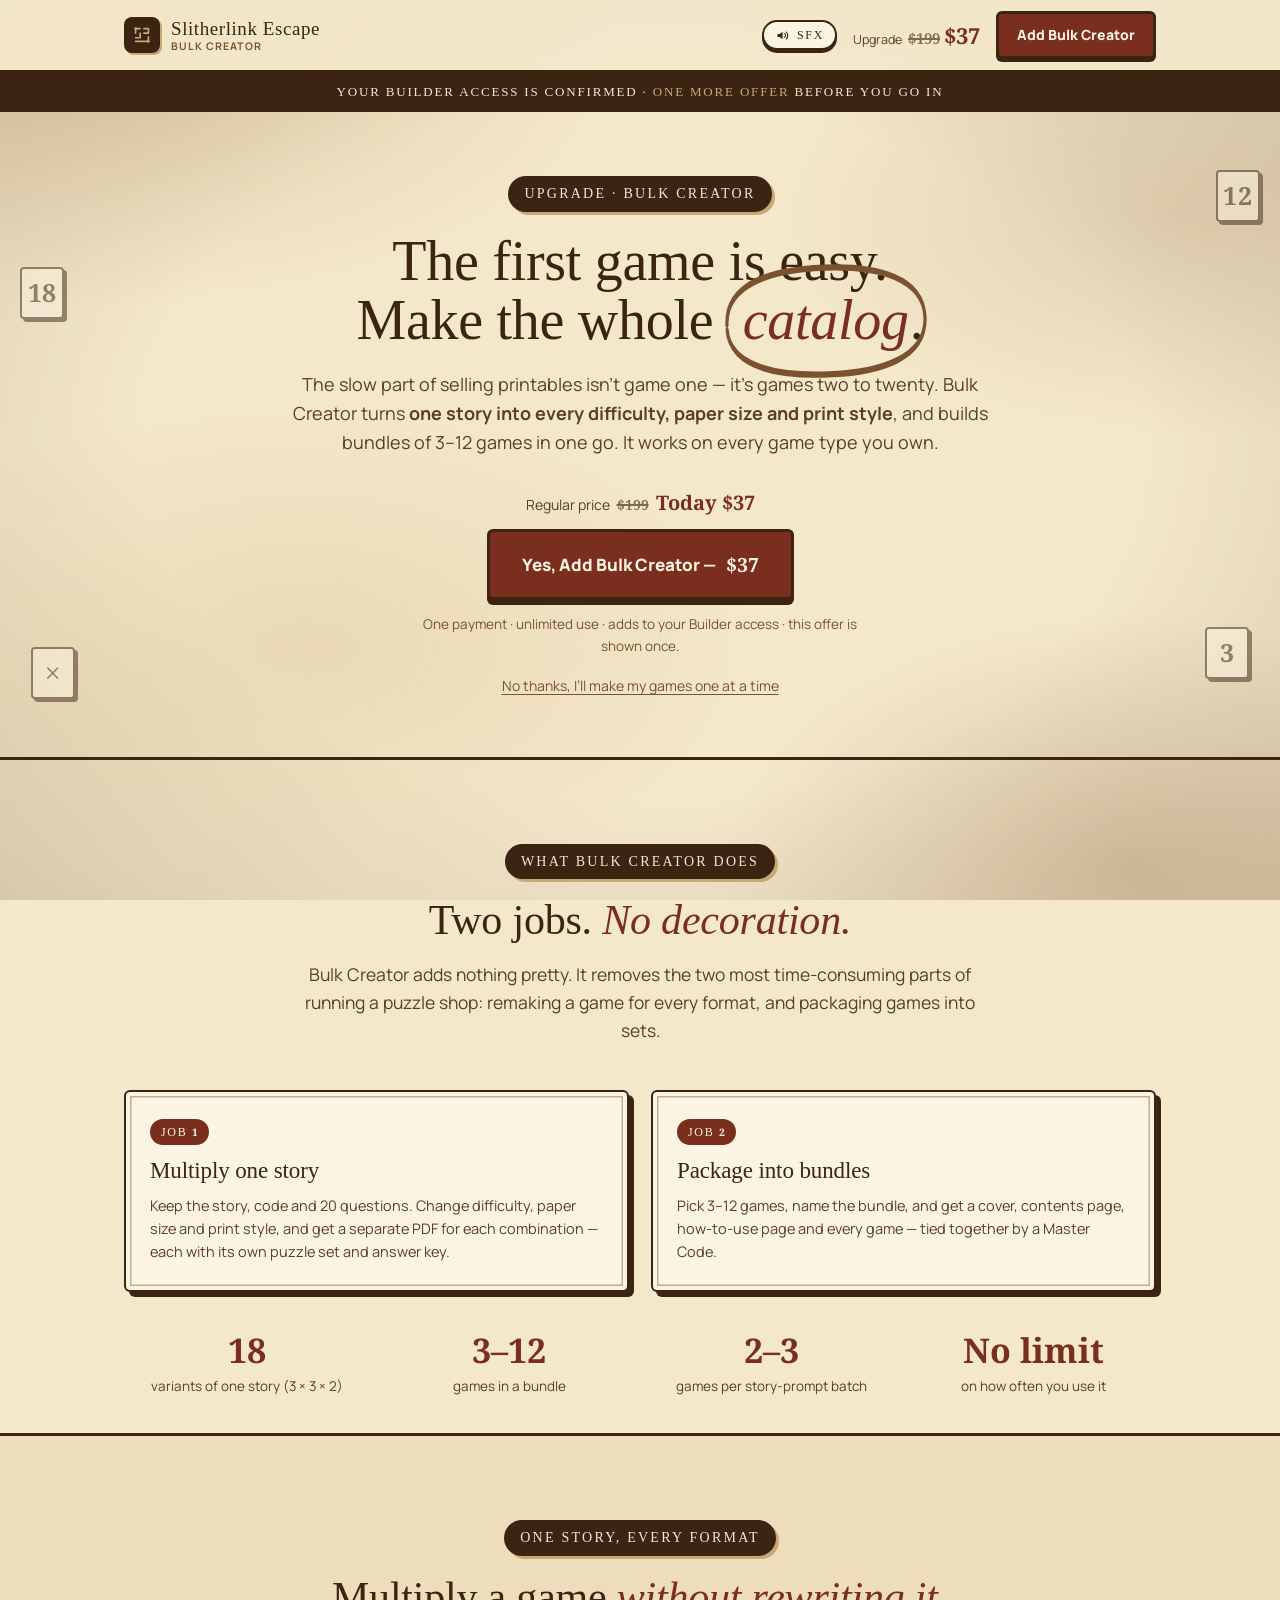
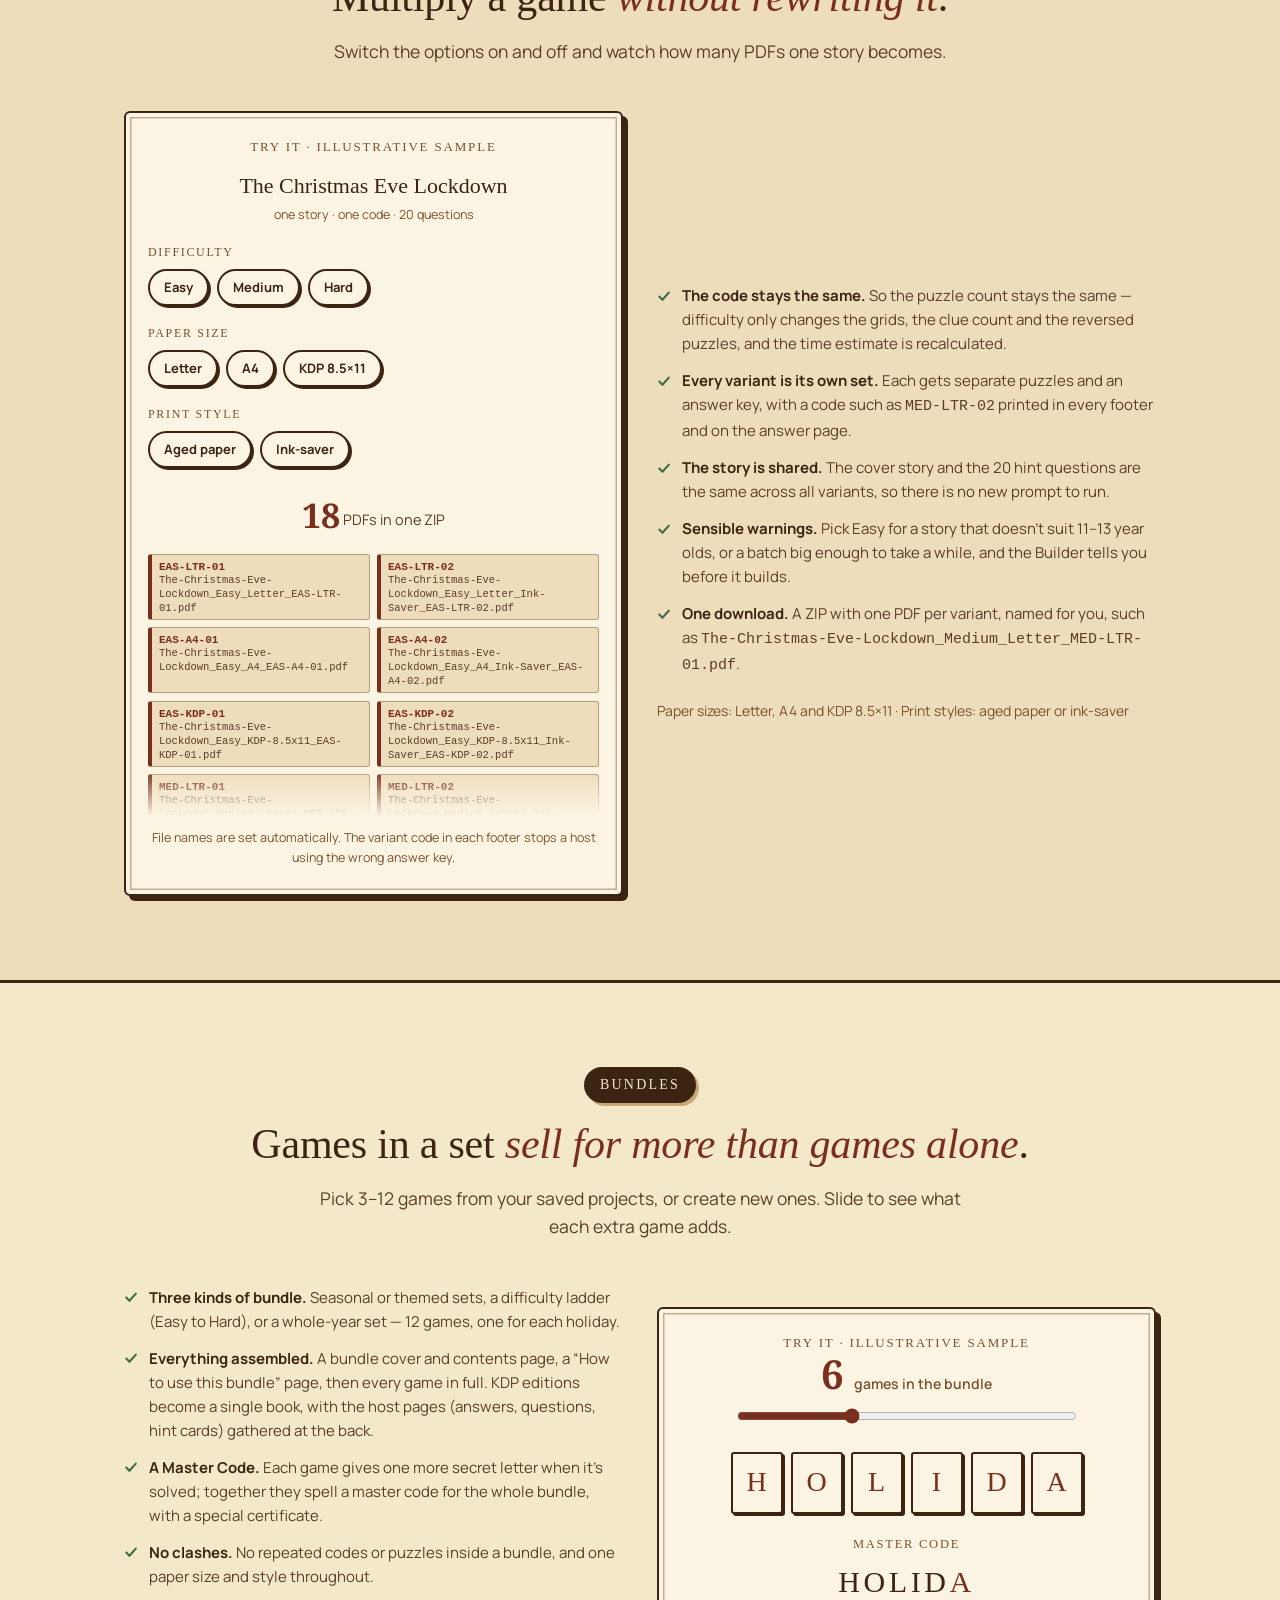
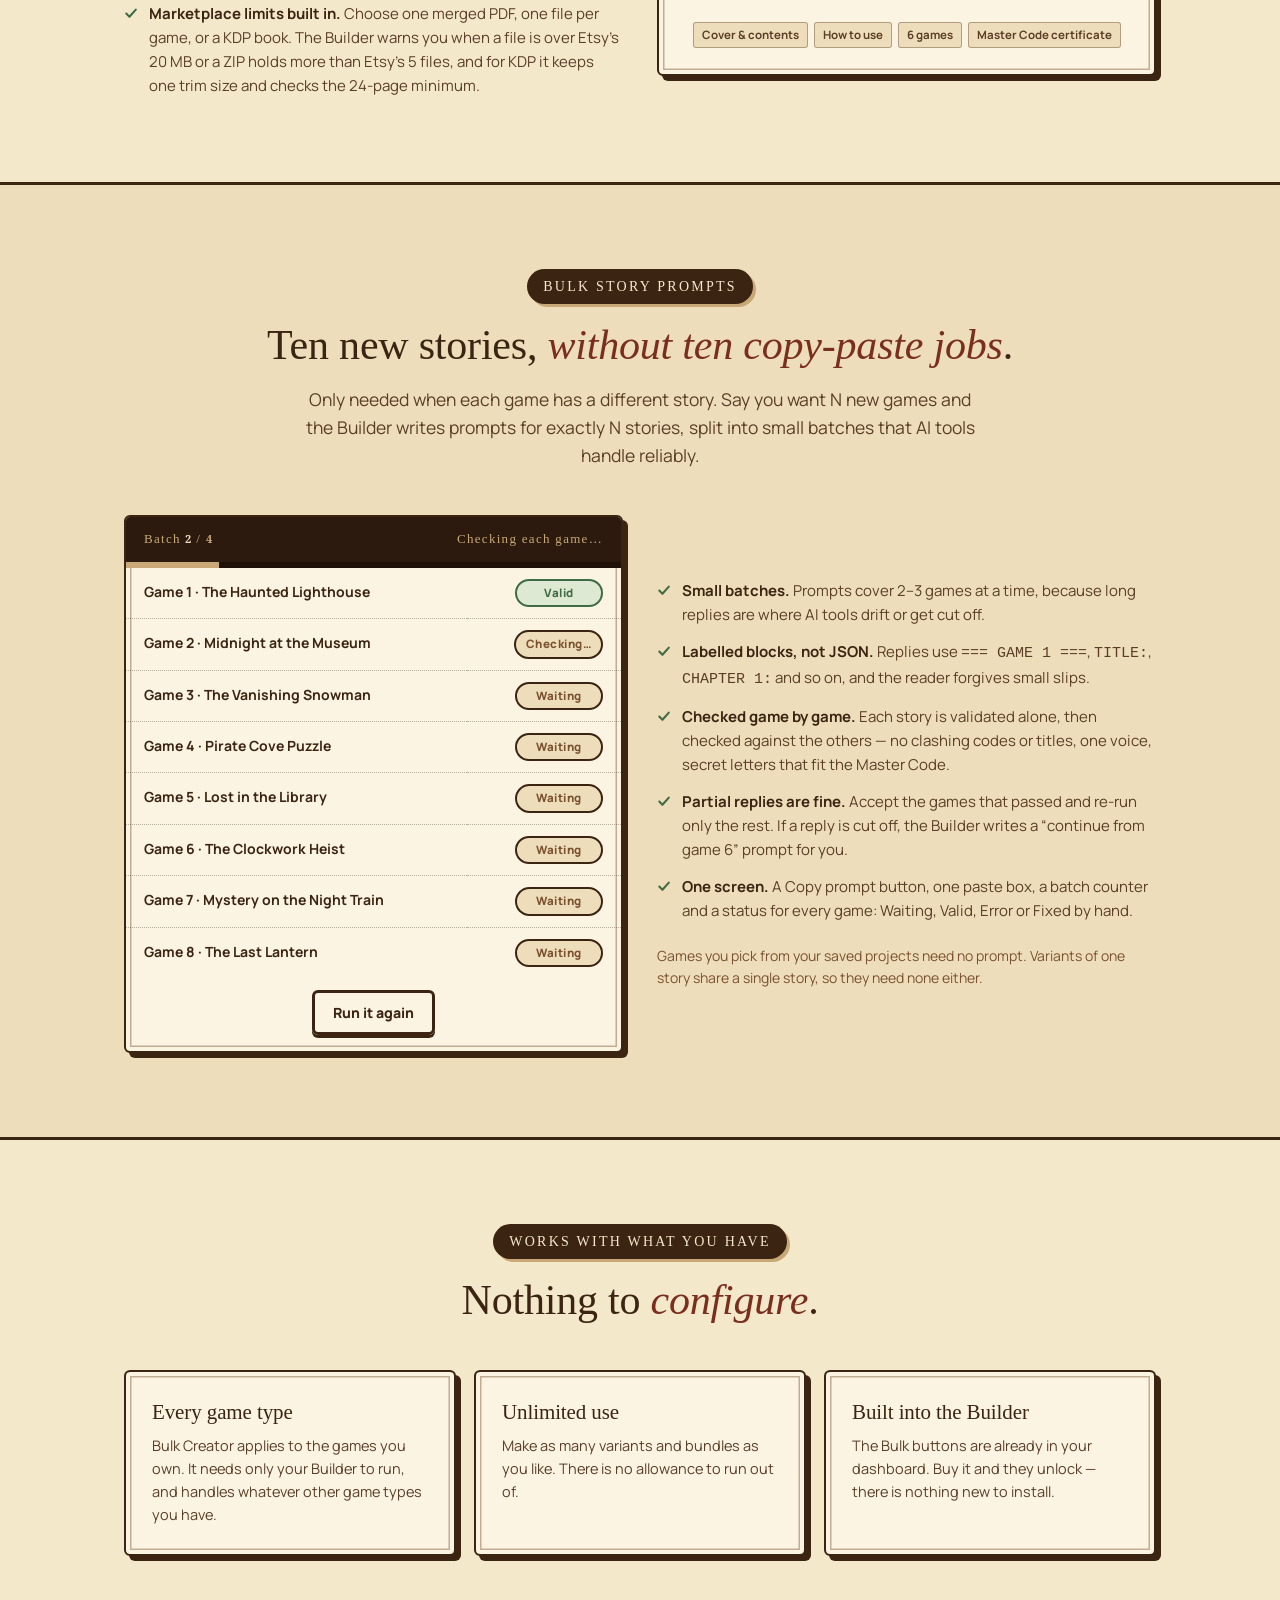
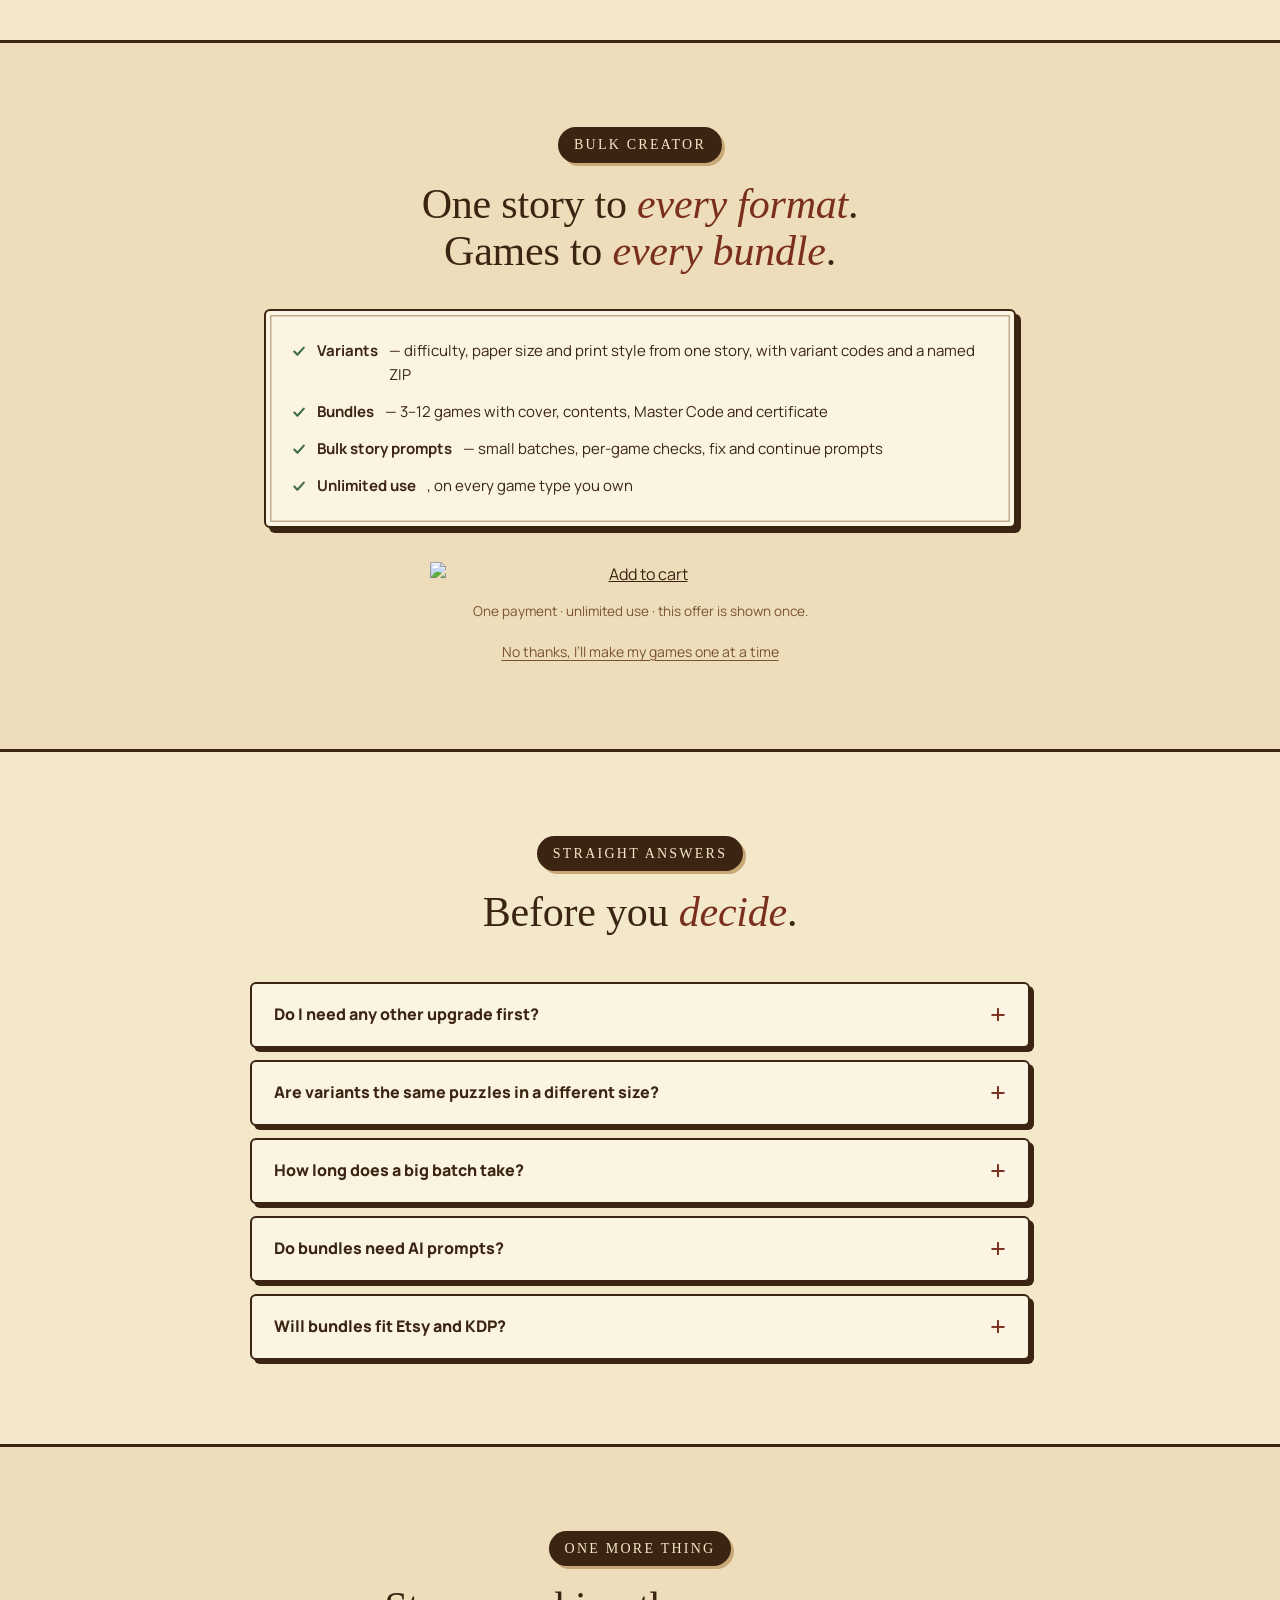
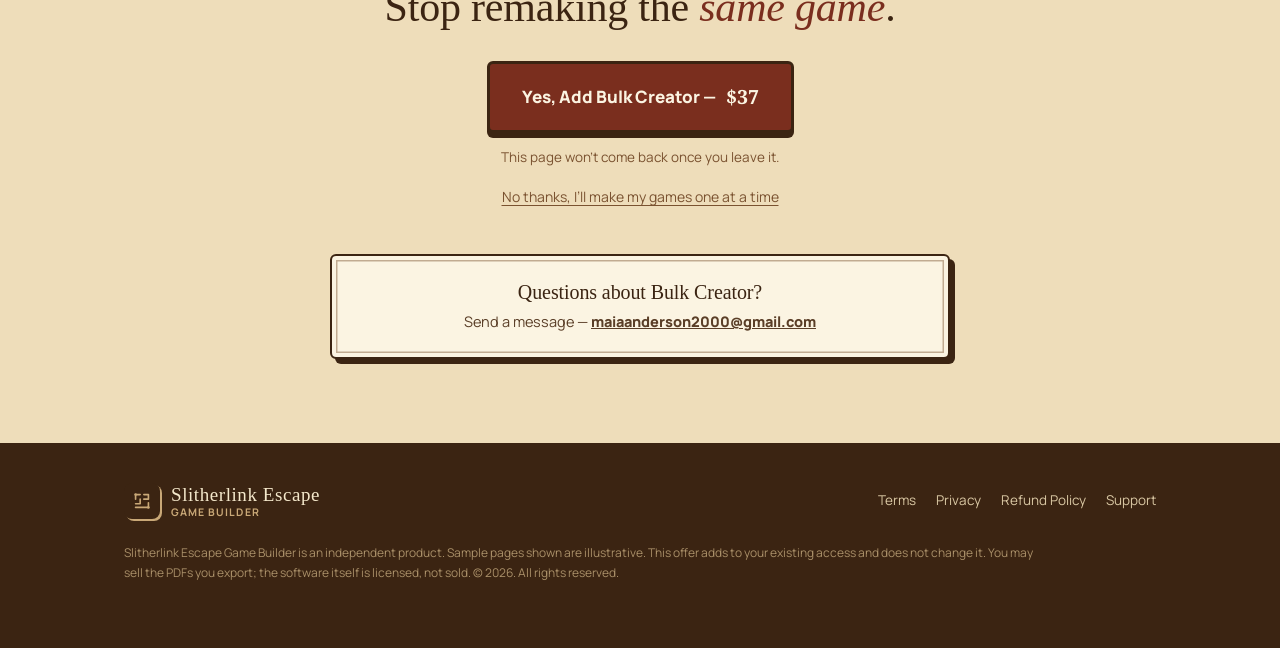
==== commit 440377a4: "Drop code-sheet riddles, seed Mosaic library, wire sales pages to WarriorPlus App: - Remove the chap" ====
--- a/sale-page/oto-bulk-slitherlink.html
+++ b/sale-page/oto-bulk-slitherlink.html
@@ -122,6 +122,7 @@
   .brand-text .b2{font-size:10.5px; font-weight:700; letter-spacing:.1em; text-transform:uppercase; color:var(--brown); white-space:nowrap;}
   .topbar-cta{display:flex; align-items:center; gap:16px;}
   .price-chip{font-size:12.5px; color:var(--ink-dim);}
+  .price-chip s{font-family:var(--num); font-size:15px; font-weight:600; color:var(--ink-dim); margin-left:6px; text-decoration-thickness:2px; opacity:.75;}
   .price-chip b{font-family:var(--num); font-size:22px; font-weight:700; color:var(--red); margin-left:4px;}
 
   /* ---------- hero ---------- */
@@ -620,6 +621,12 @@
 .limits{display:grid; grid-template-columns:repeat(3,1fr); gap:18px;}
 @media (max-width:960px){ .bundle{grid-template-columns:1fr;} .limits{grid-template-columns:1fr;} }
 
+  .oto-price{font-size:14px; color:var(--ink-dim); margin:0 0 10px;}
+  .oto-price s{font-family:var(--num); font-weight:600; text-decoration-thickness:2px; opacity:.75; margin:0 4px;}
+  .oto-price b{font-family:var(--num); font-weight:700; font-size:20px; color:var(--red);}
+  /* WarriorPlus disclaimer: W+ injects its own faint colours; keep it readable on the dark footer */
+  .wplus_spdisclaimer, .wplus_spdisclaimer *{color:#E8DCC4 !important; opacity:1 !important;}
+  .wplus_spdisclaimer b, .wplus_spdisclaimer strong{color:#F3E9D2 !important;}
 </style>
 </head>
 
@@ -634,8 +641,8 @@
       <span class="brand-text"><span class="b1">Slitherlink Escape</span><span class="b2">Bulk Creator</span></span>
     </a>
     <div class="topbar-cta">
-      <div class="price-chip">Upgrade <b>$47</b></div>
-      <a class="btn btn-sm" href="REPLACE_WITH_OTO2_CHECKOUT_URL">Add Bulk Creator</a>
+      <div class="price-chip">Upgrade<s>$199</s><b>$37</b></div>
+      <a class="btn btn-sm" href="https://warriorplus.com/o2/buy/lzgr7c/lp61q3/lwh077">Add Bulk Creator</a>
     </div>
   </div>
 </div>
@@ -650,9 +657,10 @@
     <h1>The first game is easy. Make the whole <span class="circle-hl"><em>catalog</em><svg viewBox="0 0 220 60" preserveAspectRatio="none" aria-hidden="true"><path d="M12,30 C12,10 56,3 110,3 C164,3 208,10 208,30 C208,50 164,57 110,57 C57,57 14,51 12,33"/></svg></span>.</h1>
     <p class="hero-sub">The slow part of selling printables isn&rsquo;t game one &mdash; it&rsquo;s games two to twenty. Bulk Creator turns <b>one story into every difficulty, paper size and print style</b>, and builds bundles of 3&ndash;12 games in one go. It works on every game type you own.</p>
     <div class="oto-buy">
-      <a class="btn" href="REPLACE_WITH_OTO2_CHECKOUT_URL">Yes, Add Bulk Creator &mdash; <span class="price-line" style="color:#FBF4E2">$47</span></a>
+      <p class="oto-price">Regular price <s>$199</s> <b>Today $37</b></p>
+      <a class="btn" href="https://warriorplus.com/o2/buy/lzgr7c/lp61q3/lwh077">Yes, Add Bulk Creator &mdash; <span class="price-line" style="color:#FBF4E2">$37</span></a>
       <p class="oto-note">One payment &middot; unlimited use &middot; adds to your Builder access &middot; this offer is shown once.</p>
-      <a class="oto-decline" href="REPLACE_WITH_OTO2_DECLINE_URL">No thanks, I&rsquo;ll make my games one at a time</a>
+      <a class="oto-decline" href="https://warriorplus.com/o/nothanks/lp61q3">No thanks, I&rsquo;ll make my games one at a time</a>
     </div>
   </div>
 </header>
@@ -805,9 +813,9 @@
       </ul>
     </div>
     <div class="oto-buy" style="margin-top:34px;">
-      <a class="btn" href="REPLACE_WITH_OTO2_CHECKOUT_URL">Yes, Add Bulk Creator &mdash; <span class="price-line" style="color:#FBF4E2">$47</span></a>
+      <a class="wplus-btn" href="https://warriorplus.com/o2/buy/lzgr7c/lp61q3/lwh077" style="display:block;margin:0 auto;max-width:420px"><img src="https://warriorplus.com/o2/btn/fn100011001/lzgr7c/lp61q3/480471" alt="Add to cart" style="display:block;width:100%;height:auto"></a>
       <p class="oto-note">One payment &middot; unlimited use &middot; this offer is shown once.</p>
-      <a class="oto-decline" href="REPLACE_WITH_OTO2_DECLINE_URL">No thanks, I&rsquo;ll make my games one at a time</a>
+      <a class="oto-decline" href="https://warriorplus.com/o/nothanks/lp61q3">No thanks, I&rsquo;ll make my games one at a time</a>
     </div>
   </div>
 </section>
@@ -830,13 +838,13 @@
     <span class="eyebrow">One more thing</span>
     <h2>Stop remaking the <em>same game</em>.</h2>
     <div class="oto-buy" style="margin-top:30px;">
-      <a class="btn" href="REPLACE_WITH_OTO2_CHECKOUT_URL">Yes, Add Bulk Creator &mdash; <span class="price-line" style="color:#FBF4E2">$47</span></a>
+      <a class="btn" href="https://warriorplus.com/o2/buy/lzgr7c/lp61q3/lwh077">Yes, Add Bulk Creator &mdash; <span class="price-line" style="color:#FBF4E2">$37</span></a>
       <p class="oto-note">This page won&rsquo;t come back once you leave it.</p>
-      <a class="oto-decline" href="REPLACE_WITH_OTO2_DECLINE_URL">No thanks, I&rsquo;ll make my games one at a time</a>
+      <a class="oto-decline" href="https://warriorplus.com/o/nothanks/lp61q3">No thanks, I&rsquo;ll make my games one at a time</a>
     </div>
     <div class="card contact">
       <h3>Questions about Bulk Creator?</h3>
-      <p>Send a message &mdash; <a href="mailto:REPLACE_WITH_SUPPORT_EMAIL">REPLACE_WITH_SUPPORT_EMAIL</a></p>
+      <p>Send a message &mdash; <a href="mailto:maiaanderson2000@gmail.com">maiaanderson2000@gmail.com</a></p>
     </div>
   </div>
 </section>
@@ -851,18 +859,19 @@
         <span class="brand-text"><span class="b1">Slitherlink Escape</span><span class="b2">Game Builder</span></span>
       </a>
       <div class="foot-links">
-        <a href="#">Terms</a>
-        <a href="#">Privacy</a>
-        <a href="mailto:REPLACE_WITH_SUPPORT_EMAIL">Support</a>
+        <a href="https://slitherescape.promaia.store/terms.php">Terms</a>
+        <a href="https://slitherescape.promaia.store/privacy.php">Privacy</a>
+        <a href="https://slitherescape.promaia.store/terms.php">Refund Policy</a>
+        <a href="mailto:maiaanderson2000@gmail.com">Support</a>
       </div>
     </div>
     <div class="foot-legal">Slitherlink Escape Game Builder is an independent product. Sample pages shown are illustrative. This offer adds to your existing access and does not change it. You may sell the PDFs you export; the software itself is licensed, not sold. &copy; 2026. All rights reserved.</div>
-    <div class="wplus_spdisclaimer" style="margin-top:18px;font-size:12px;line-height:1.6;opacity:.8;text-align:center"></div>
+    <div class="wplus_spdisclaimer" style="margin-top:18px;font-size:12px;line-height:1.6;text-align:center"></div>
   </div>
 </footer>
 
 
-<div class="sticky-cta"><a class="btn" href="REPLACE_WITH_OTO2_CHECKOUT_URL">Add Bulk Creator &mdash; $47</a></div>
+<div class="sticky-cta"><a class="btn" href="https://warriorplus.com/o2/buy/lzgr7c/lp61q3/lwh077">Add Bulk Creator &mdash; $37</a></div>
 
 <script>
 /* Shared motion + sound layer for the Slitherlink funnel pages. Pure progressive enhancement. */
@@ -1156,5 +1165,7 @@
   }
 })();
 </script>
+<!-- WarriorPlus Sales Page Code -->
+<script type="text/javascript" src="https://warriorplus.com/o2/js/lp61q3" defer></script>
 </body>
 </html>
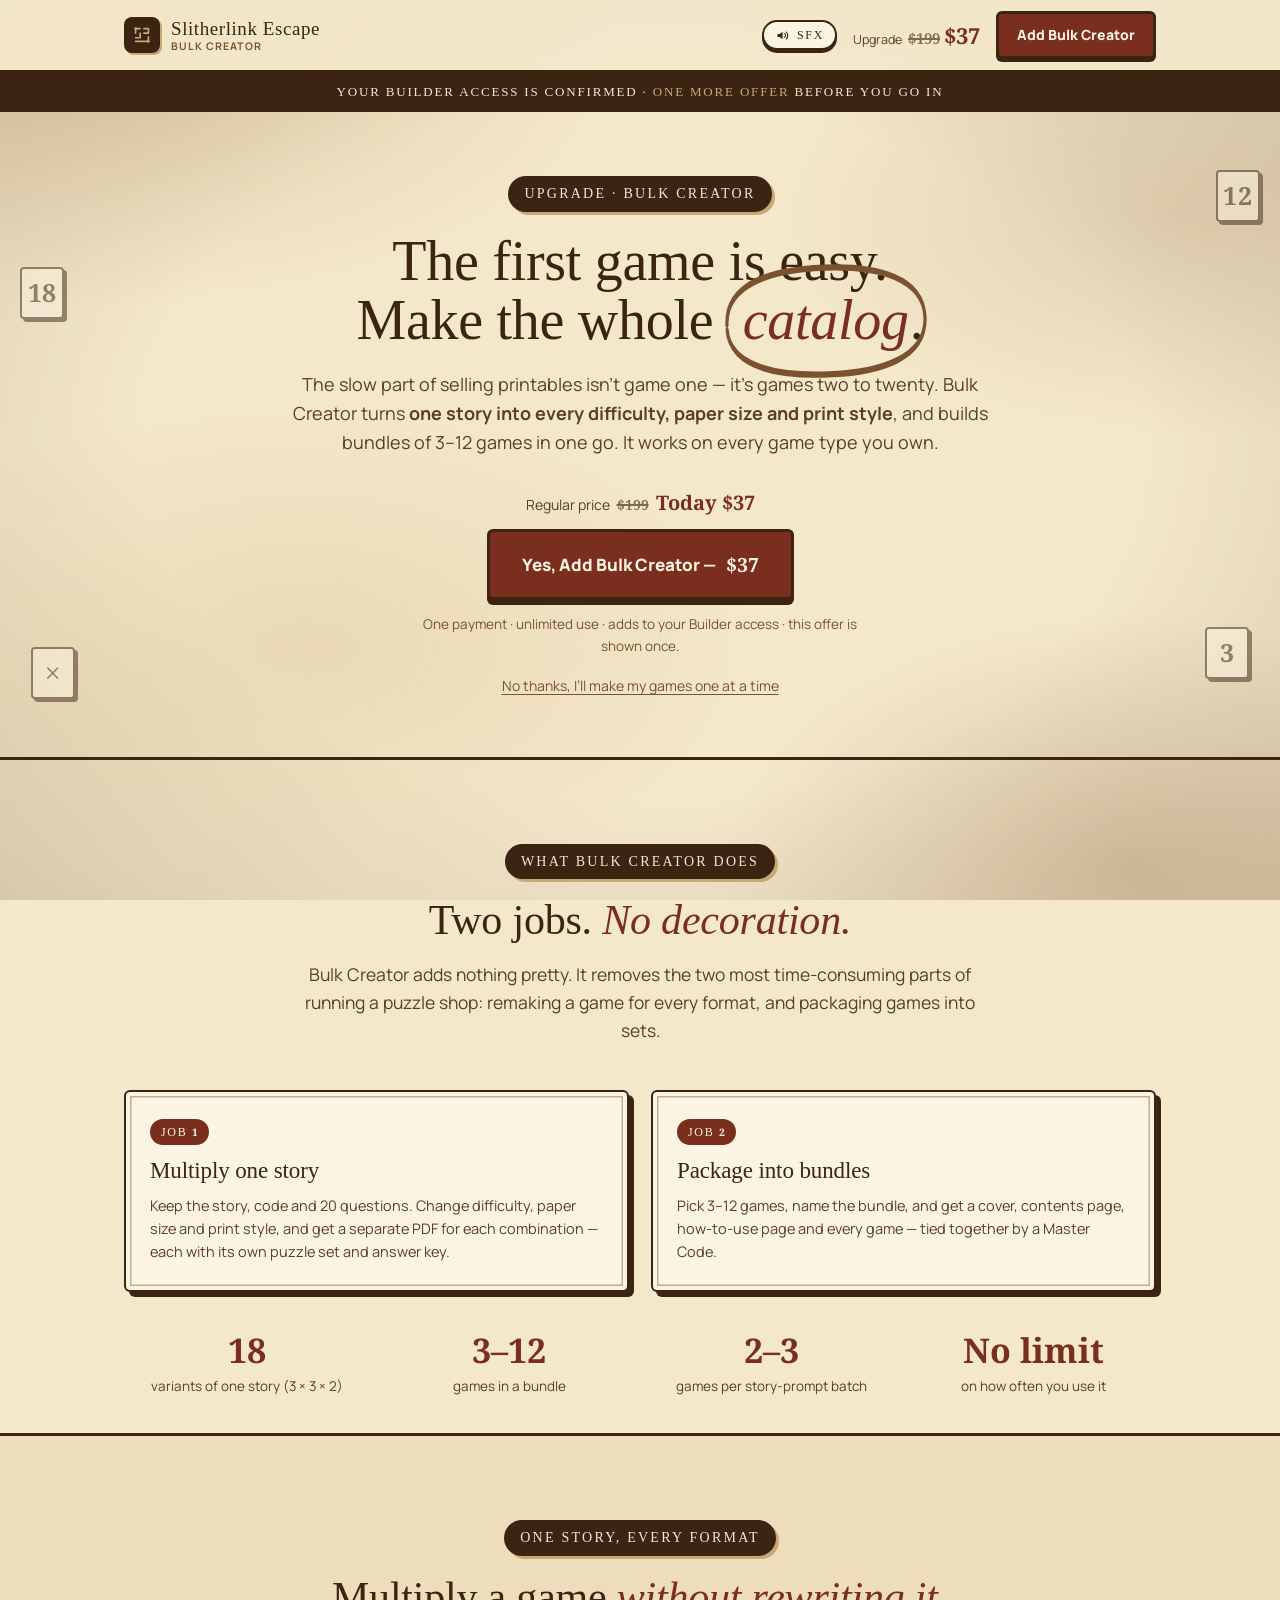
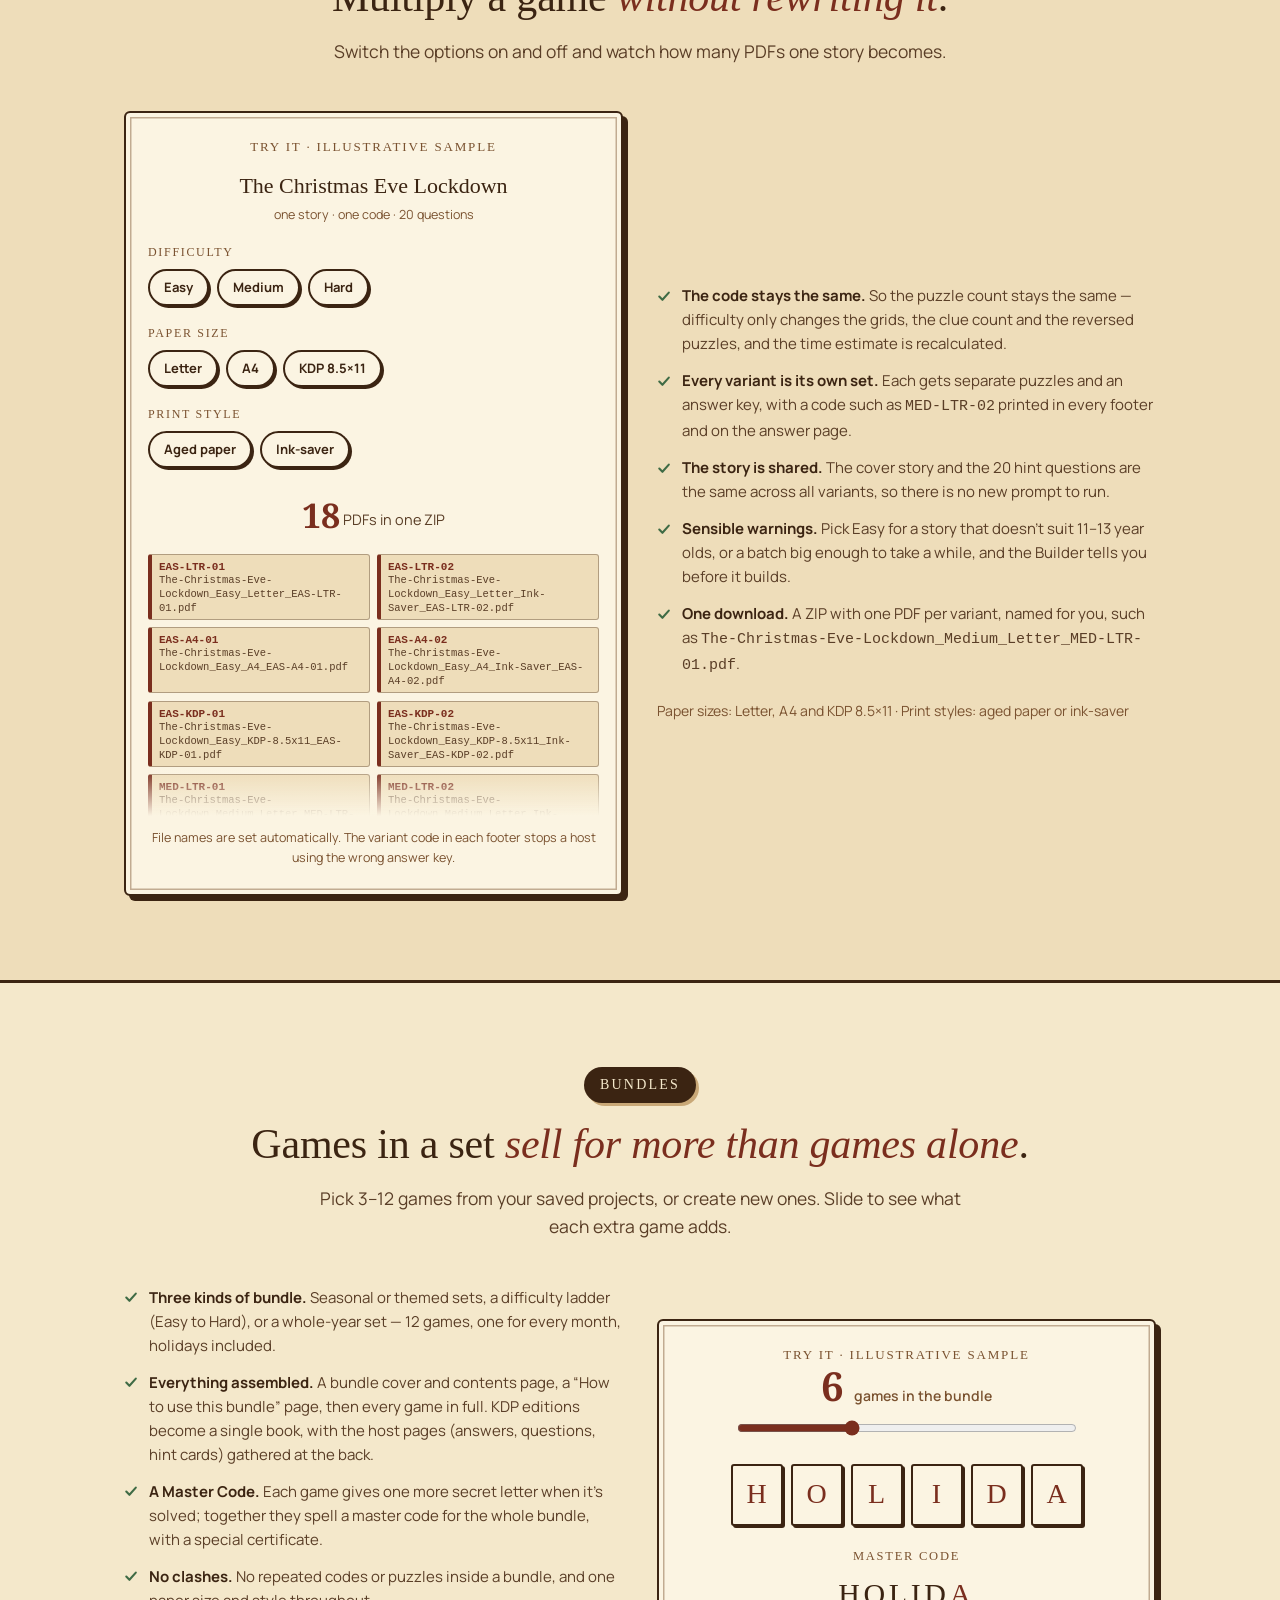
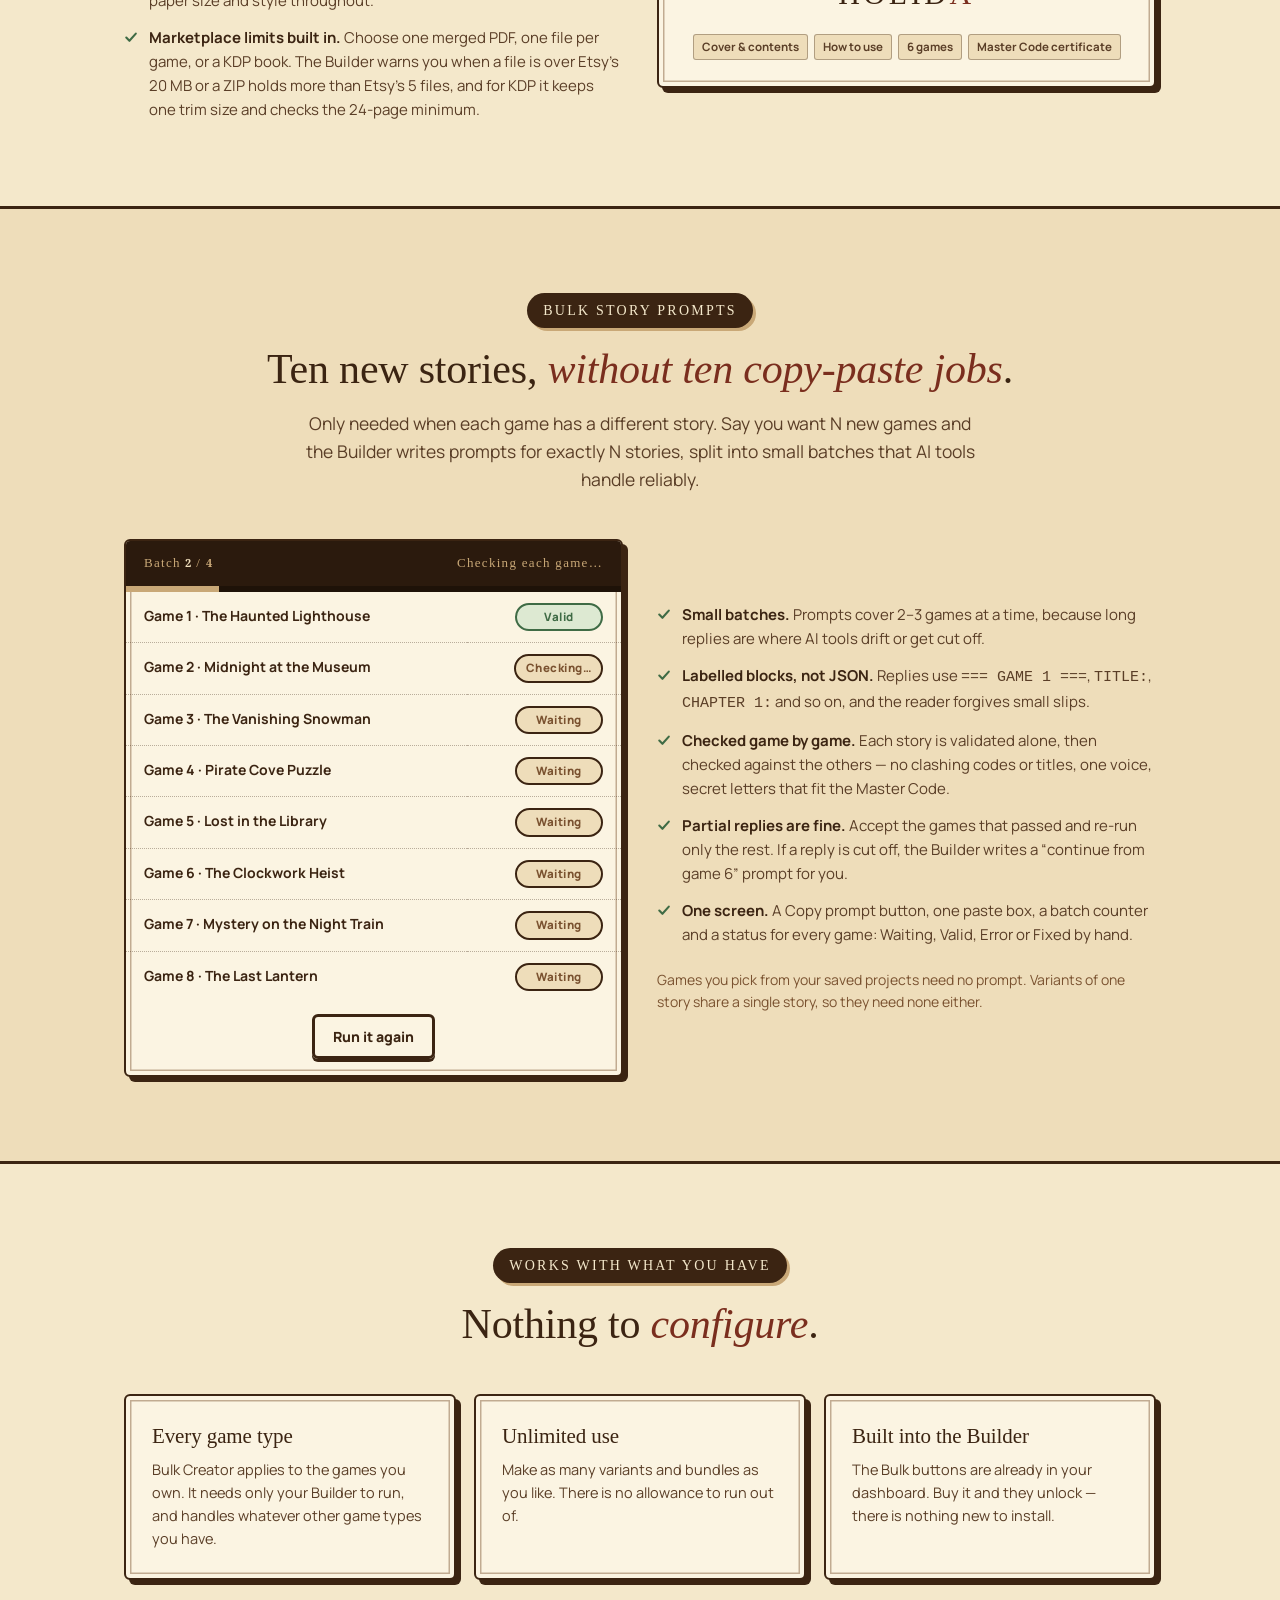
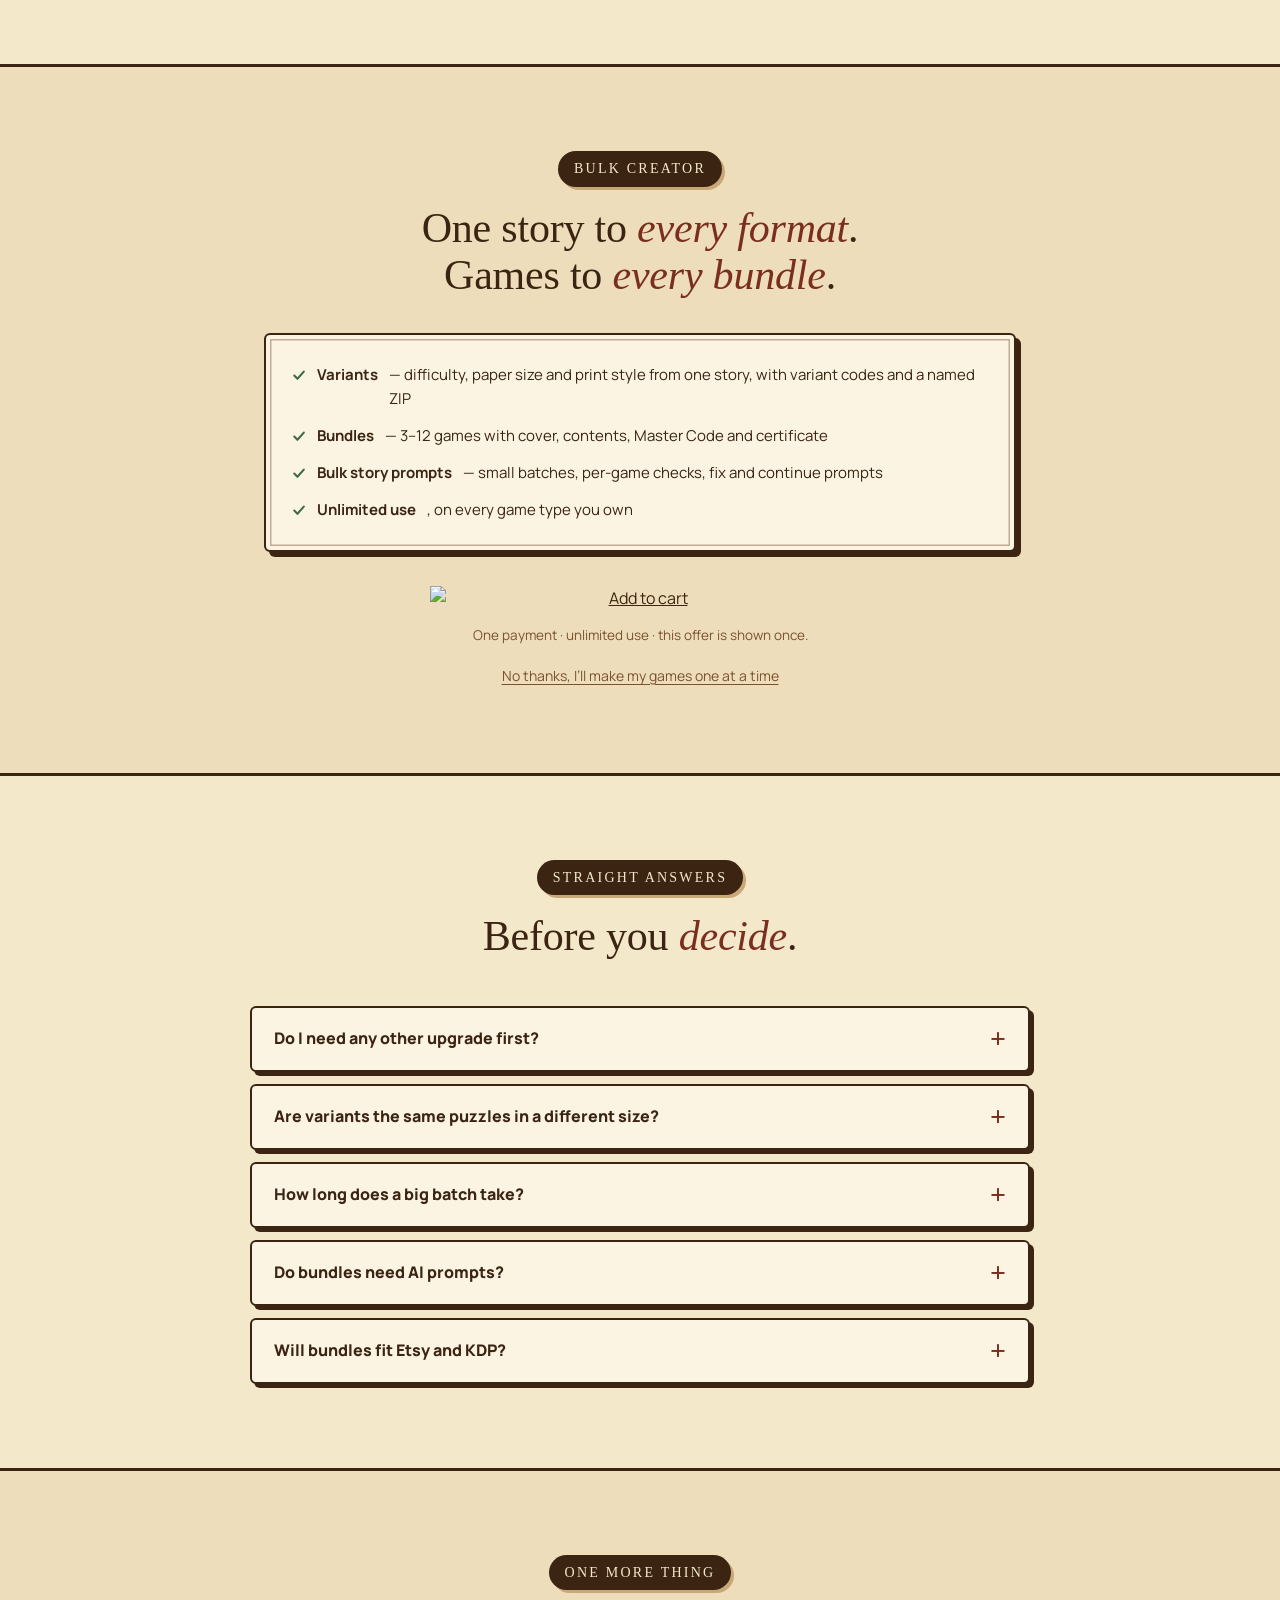
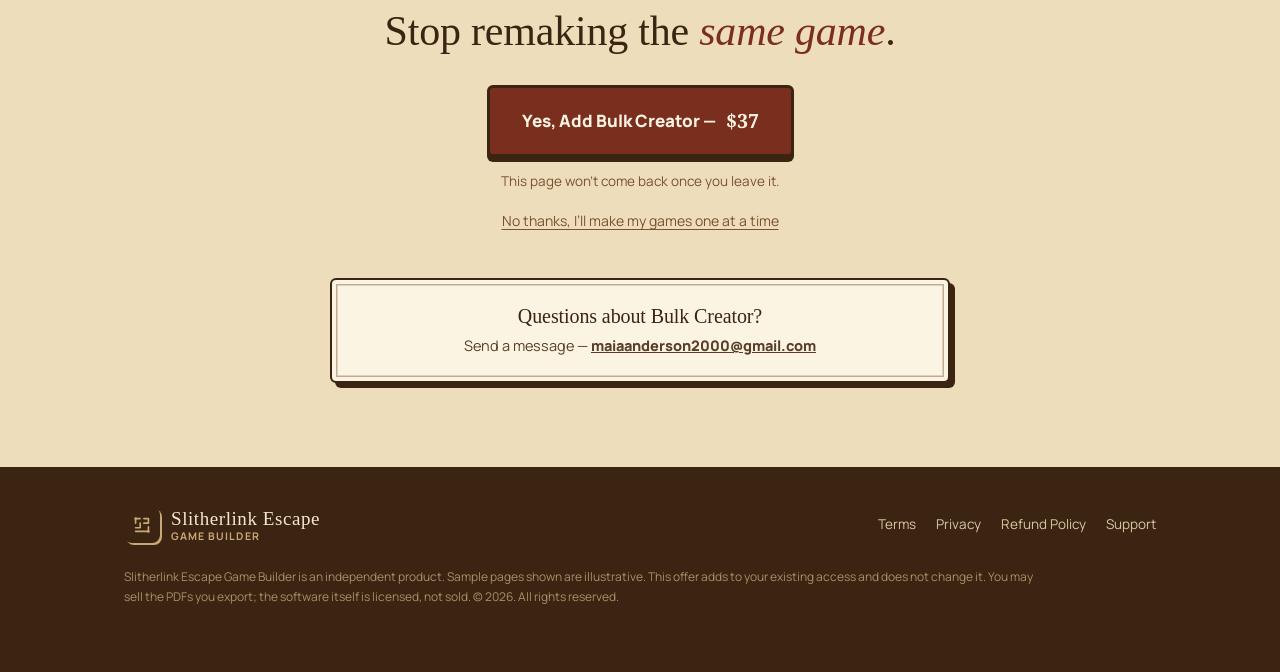
==== commit f8b52f68: "Bundle: new games first, bundle kinds, Master Code ideas and steadier AI replies - Bundle page start" ====
--- a/sale-page/oto-bulk-slitherlink.html
+++ b/sale-page/oto-bulk-slitherlink.html
@@ -732,7 +732,7 @@
     <div class="bundle">
       <div>
         <ul class="tick dim">
-          <li><span><b>Three kinds of bundle.</b> Seasonal or themed sets, a difficulty ladder (Easy to Hard), or a whole-year set &mdash; 12 games, one for each holiday.</span></li>
+          <li><span><b>Three kinds of bundle.</b> Seasonal or themed sets, a difficulty ladder (Easy to Hard), or a whole-year set &mdash; 12 games, one for every month, holidays included.</span></li>
           <li><span><b>Everything assembled.</b> A bundle cover and contents page, a &ldquo;How to use this bundle&rdquo; page, then every game in full. KDP editions become a single book, with the host pages (answers, questions, hint cards) gathered at the back.</span></li>
           <li><span><b>A Master Code.</b> Each game gives one more secret letter when it&rsquo;s solved; together they spell a master code for the whole bundle, with a special certificate.</span></li>
           <li><span><b>No clashes.</b> No repeated codes or puzzles inside a bundle, and one paper size and style throughout.</span></li>
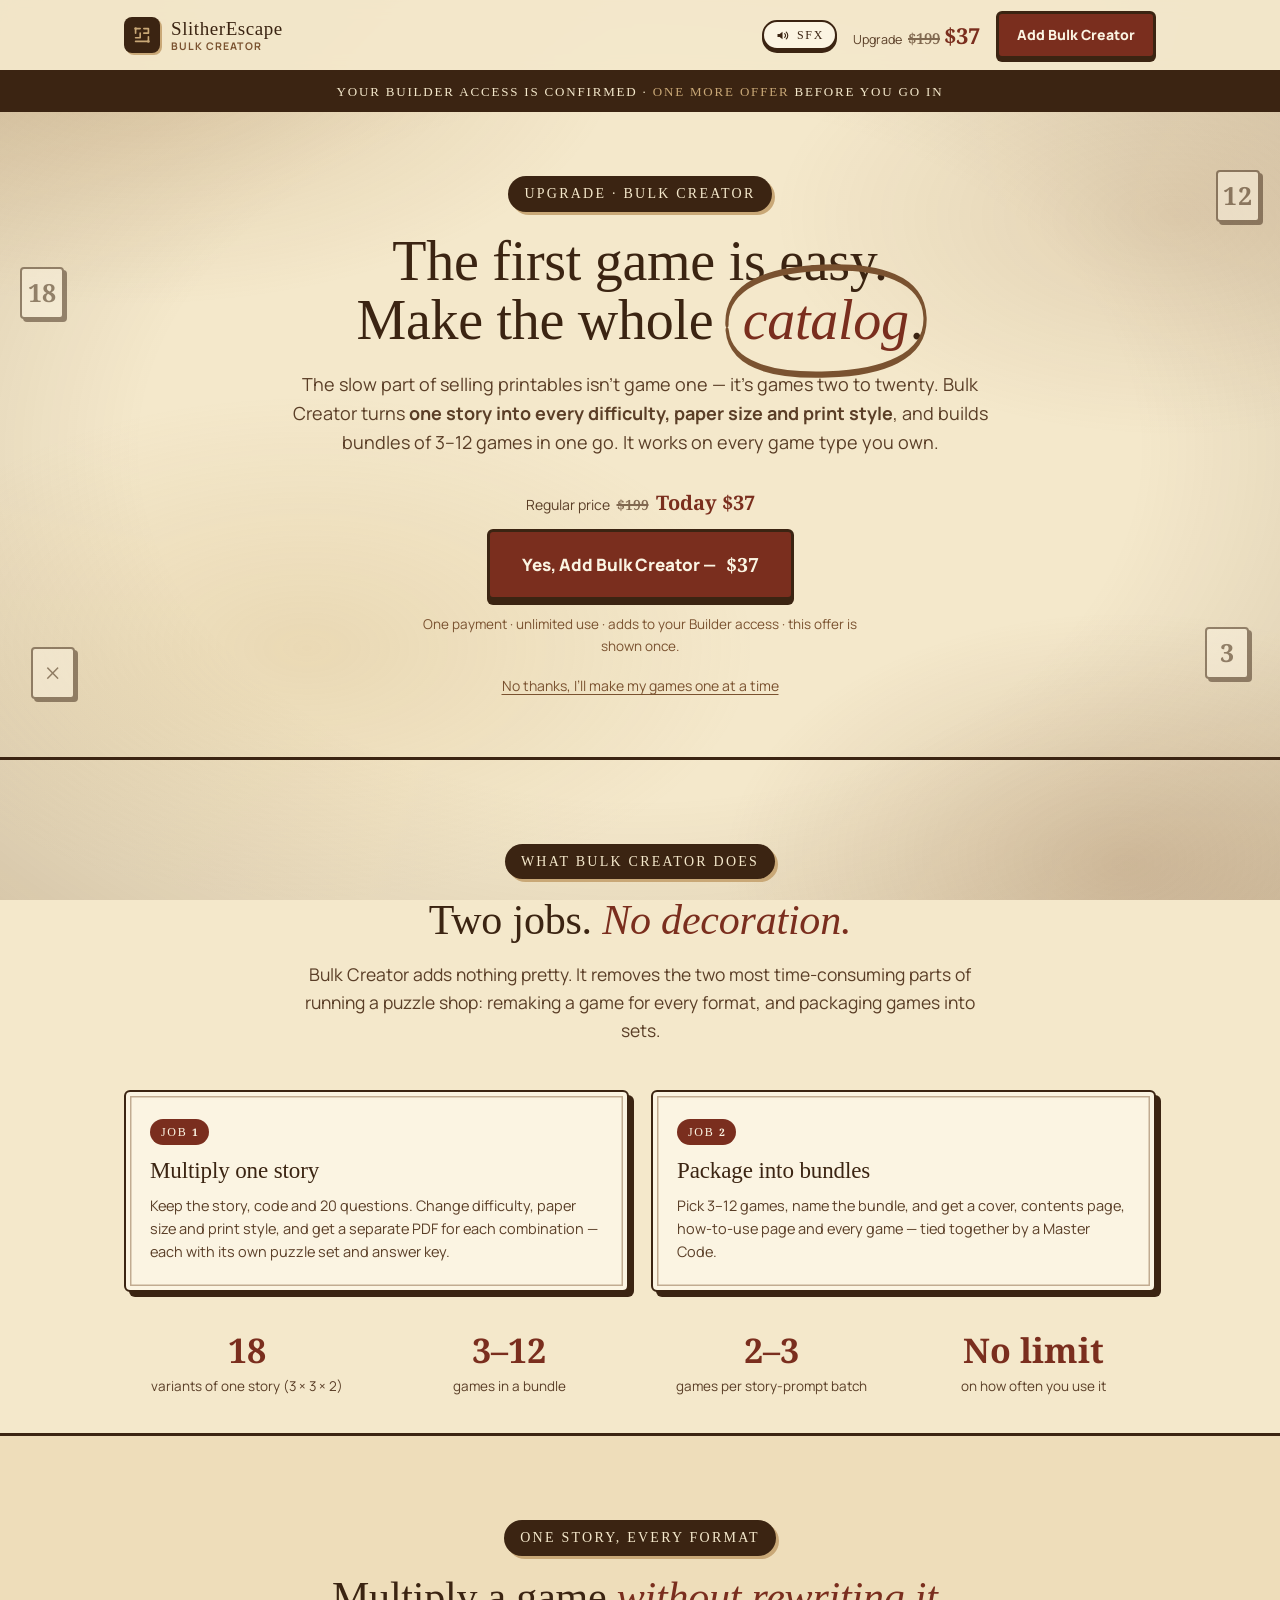
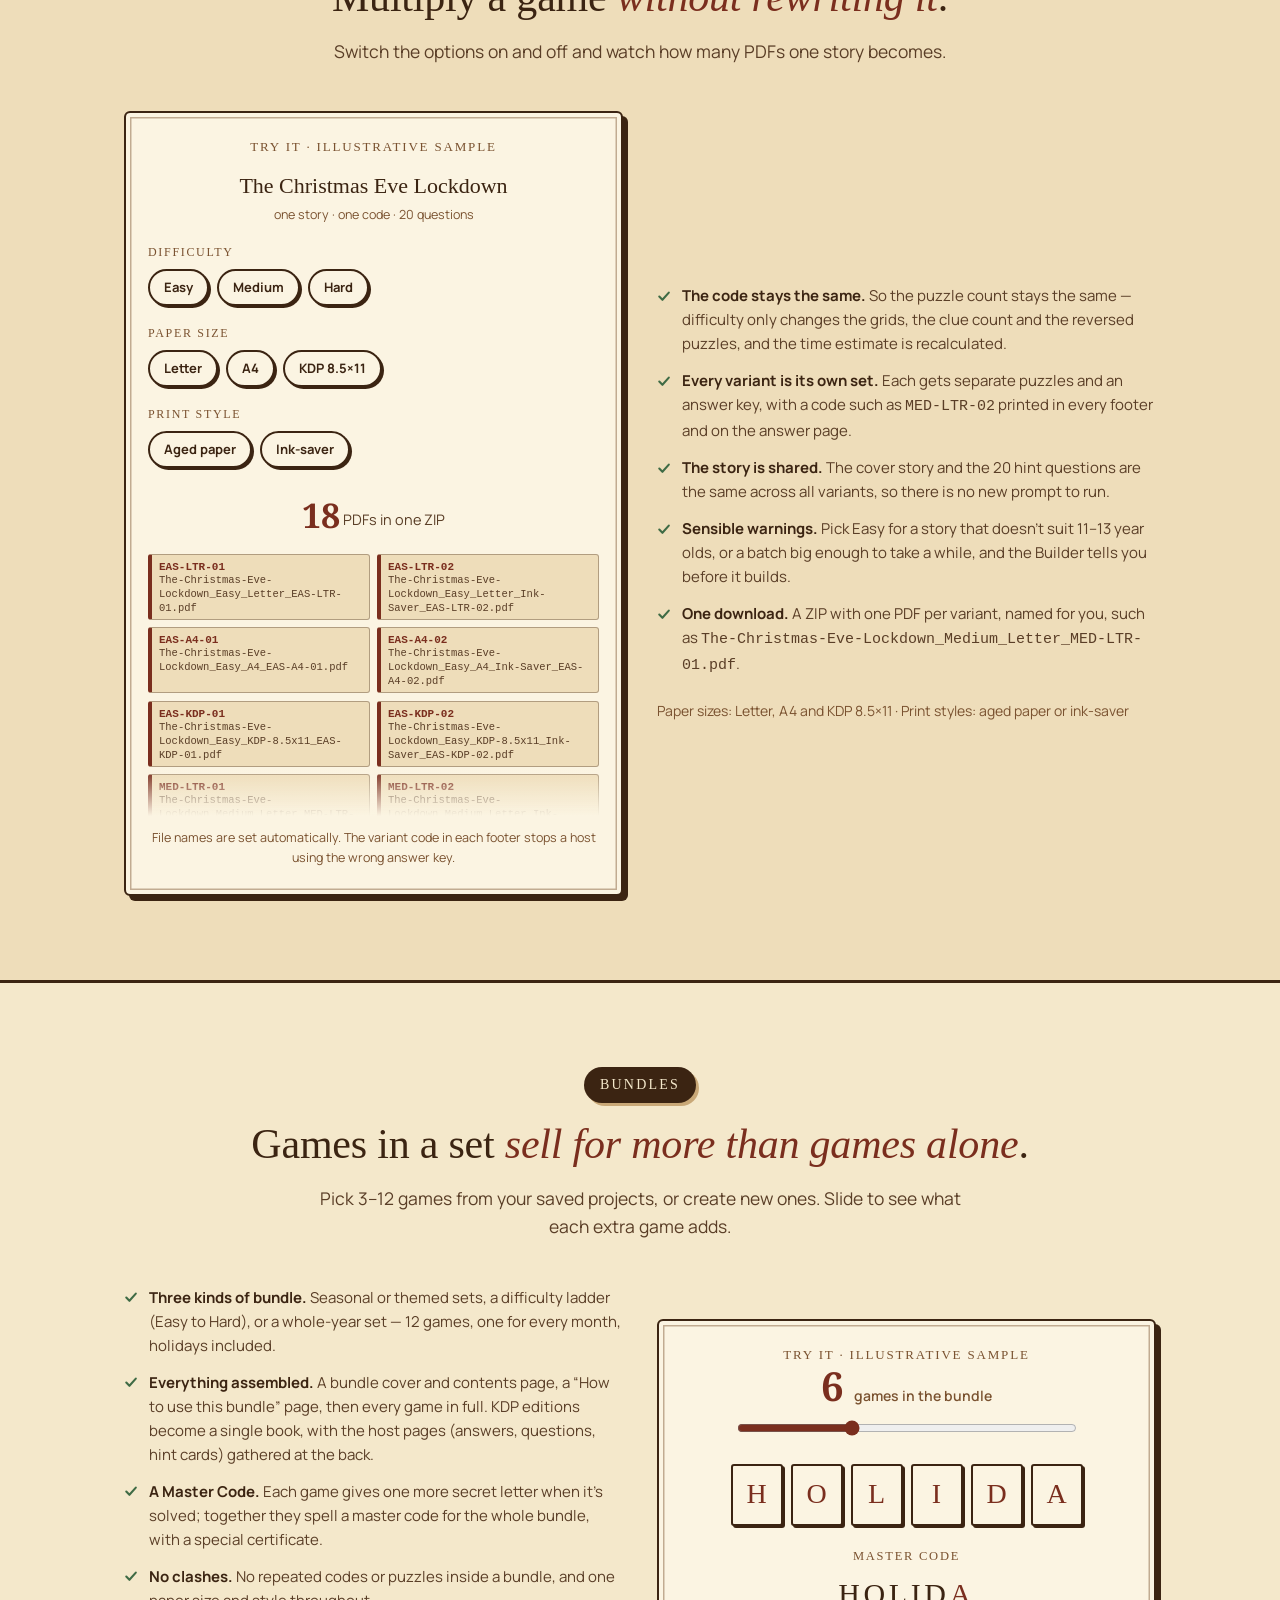
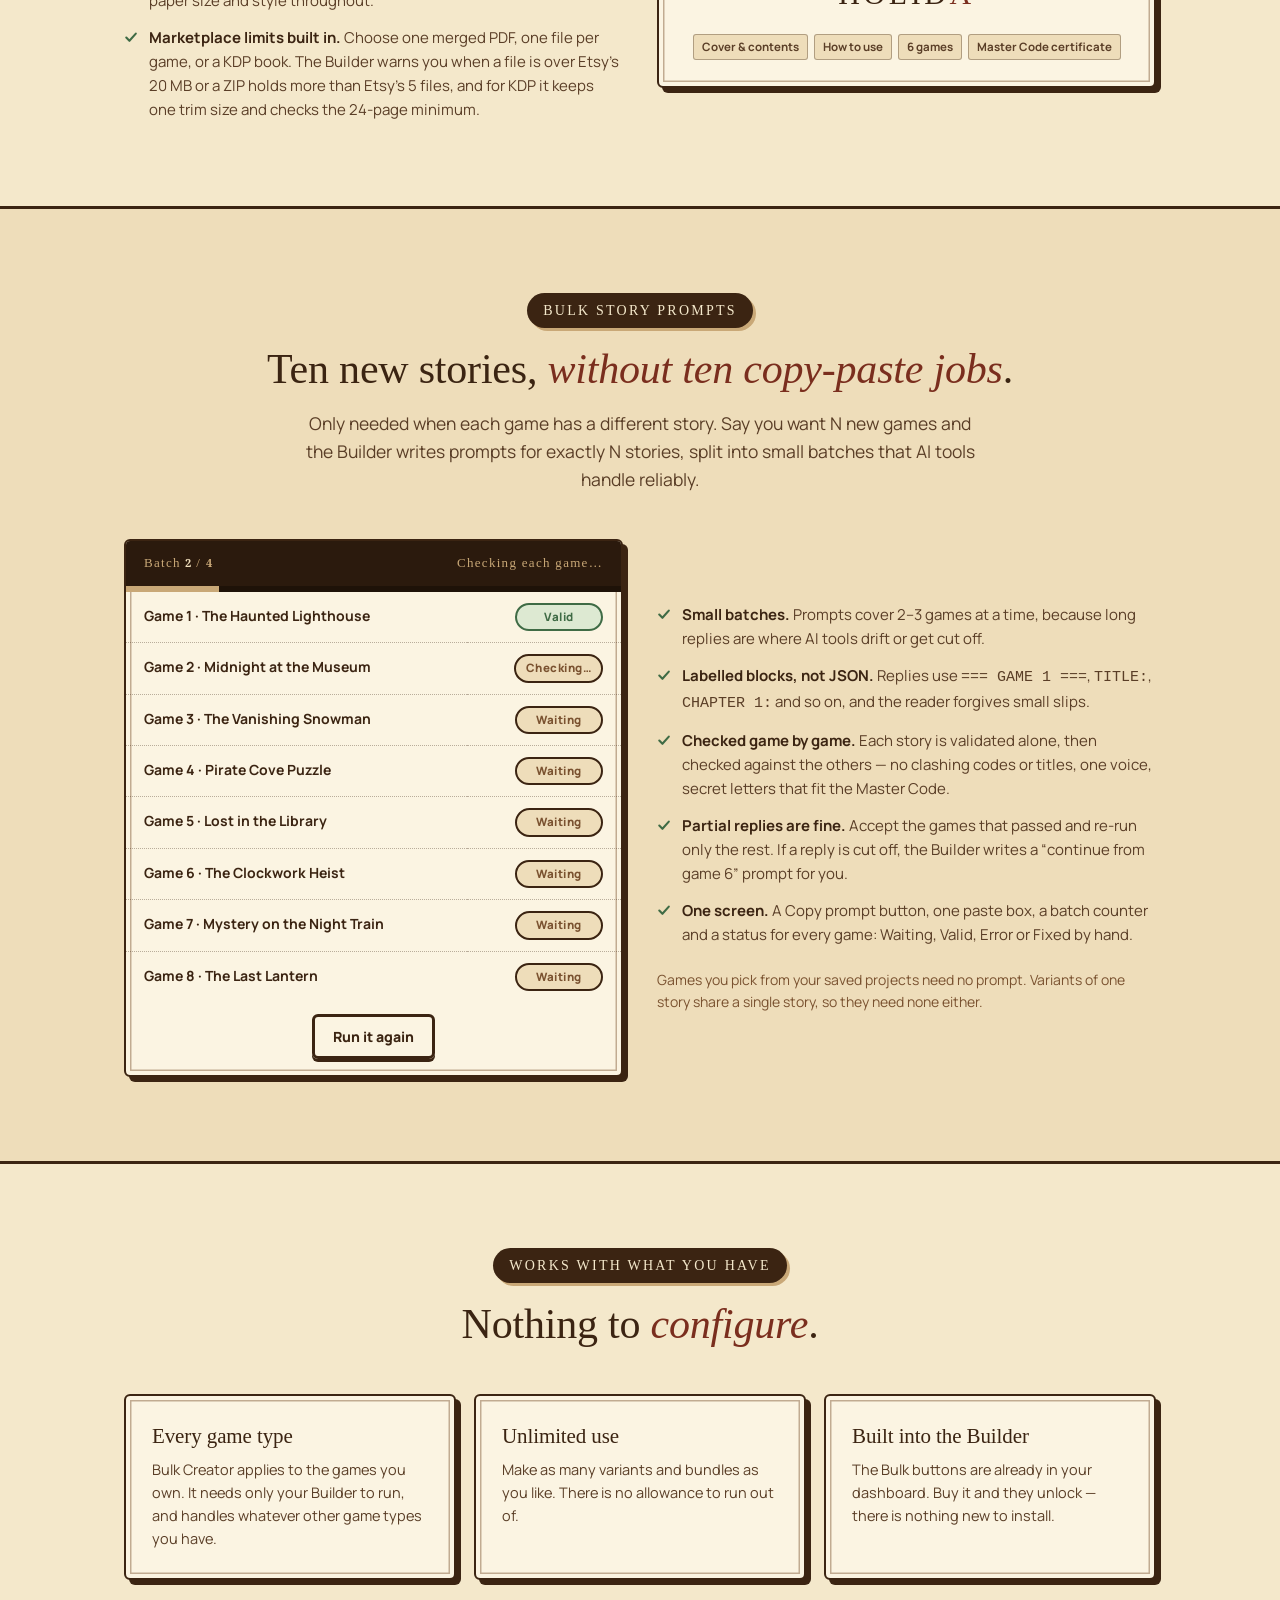
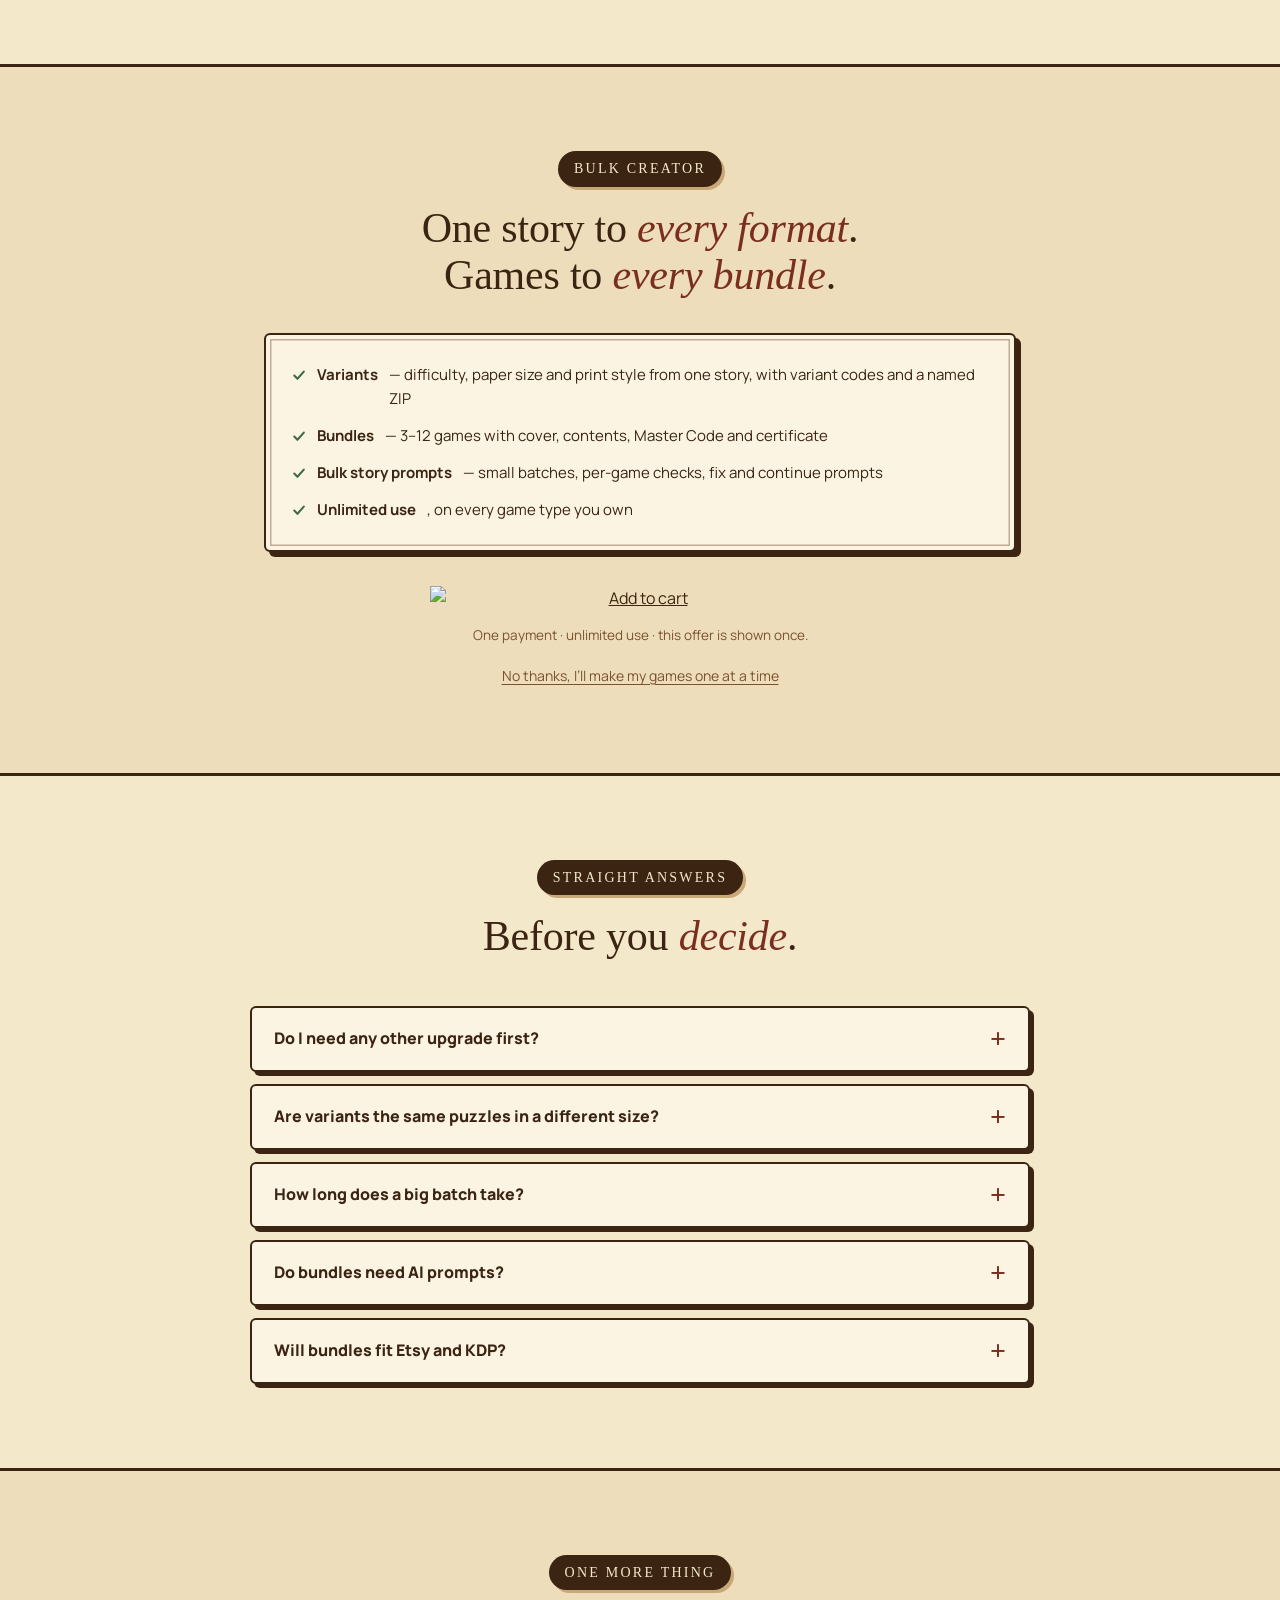
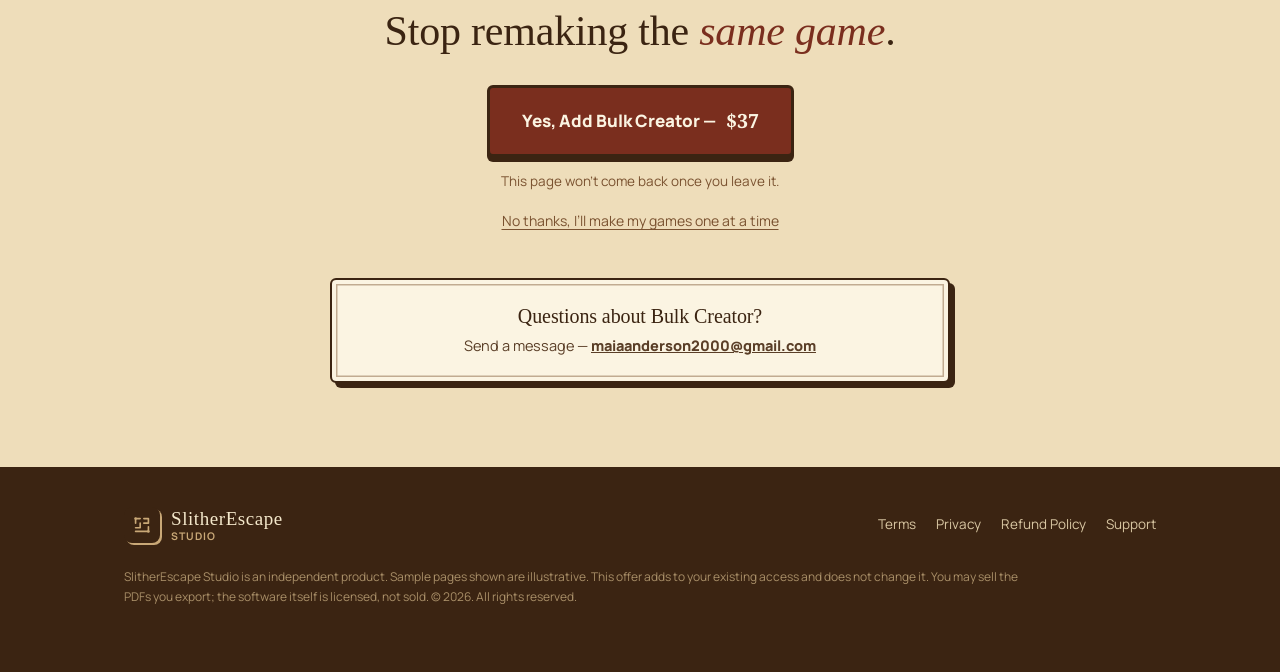
==== commit ea6b894e: "Rename: Loop the Loop puzzles, app named "SlitherEscape Studio: Logic Loop Puzzles" Player- and buye" ====
--- a/sale-page/oto-bulk-slitherlink.html
+++ b/sale-page/oto-bulk-slitherlink.html
@@ -4,7 +4,7 @@
 <meta charset="UTF-8">
 <meta name="viewport" content="width=device-width, initial-scale=1">
 <meta name="robots" content="noindex, nofollow">
-<title>Add Bulk Creator | Slitherlink Escape Game Builder</title>
+<title>Add Bulk Creator | SlitherEscape Studio</title>
 <meta name="description" content="Turn one story into every difficulty, paper size and print style, and build bundles of 3-12 games.">
 <link rel="preconnect" href="https://fonts.googleapis.com">
 <link rel="preconnect" href="https://fonts.gstatic.com" crossorigin>
@@ -638,7 +638,7 @@
       <span class="brand-mark" aria-hidden="true">
         <svg viewBox="0 0 24 24" fill="none"><path d="M5 5h5M14 5h5M5 5v5M19 5v5M10 10v5M14 10h5M5 15h5M5 19h14M19 14v5" stroke="currentColor" stroke-width="1.8" stroke-linecap="round" stroke-linejoin="round"/><circle cx="5" cy="5" r="1.4" fill="currentColor"/><circle cx="19" cy="19" r="1.4" fill="currentColor"/></svg>
       </span>
-      <span class="brand-text"><span class="b1">Slitherlink Escape</span><span class="b2">Bulk Creator</span></span>
+      <span class="brand-text"><span class="b1">SlitherEscape</span><span class="b2">Bulk Creator</span></span>
     </a>
     <div class="topbar-cta">
       <div class="price-chip">Upgrade<s>$199</s><b>$37</b></div>
@@ -856,7 +856,7 @@
         <span class="brand-mark" aria-hidden="true">
           <svg viewBox="0 0 24 24" fill="none"><path d="M5 5h5M14 5h5M5 5v5M19 5v5M10 10v5M14 10h5M5 15h5M5 19h14M19 14v5" stroke="currentColor" stroke-width="1.8" stroke-linecap="round" stroke-linejoin="round"/><circle cx="5" cy="5" r="1.4" fill="currentColor"/><circle cx="19" cy="19" r="1.4" fill="currentColor"/></svg>
         </span>
-        <span class="brand-text"><span class="b1">Slitherlink Escape</span><span class="b2">Game Builder</span></span>
+        <span class="brand-text"><span class="b1">SlitherEscape</span><span class="b2">Studio</span></span>
       </a>
       <div class="foot-links">
         <a href="https://slitherescape.promaia.store/terms.php">Terms</a>
@@ -865,7 +865,7 @@
         <a href="mailto:maiaanderson2000@gmail.com">Support</a>
       </div>
     </div>
-    <div class="foot-legal">Slitherlink Escape Game Builder is an independent product. Sample pages shown are illustrative. This offer adds to your existing access and does not change it. You may sell the PDFs you export; the software itself is licensed, not sold. &copy; 2026. All rights reserved.</div>
+    <div class="foot-legal">SlitherEscape Studio is an independent product. Sample pages shown are illustrative. This offer adds to your existing access and does not change it. You may sell the PDFs you export; the software itself is licensed, not sold. &copy; 2026. All rights reserved.</div>
     <div class="wplus_spdisclaimer" style="margin-top:18px;font-size:12px;line-height:1.6;text-align:center"></div>
   </div>
 </footer>
@@ -874,7 +874,7 @@
 <div class="sticky-cta"><a class="btn" href="https://warriorplus.com/o2/buy/lzgr7c/lp61q3/lwh077">Add Bulk Creator &mdash; $37</a></div>
 
 <script>
-/* Shared motion + sound layer for the Slitherlink funnel pages. Pure progressive enhancement. */
+/* Shared motion + sound layer for the SlitherEscape funnel pages. Pure progressive enhancement. */
 (function(){
   var $  = function(s,r){ return (r||document).querySelector(s); };
   var $$ = function(s,r){ return Array.prototype.slice.call((r||document).querySelectorAll(s)); };
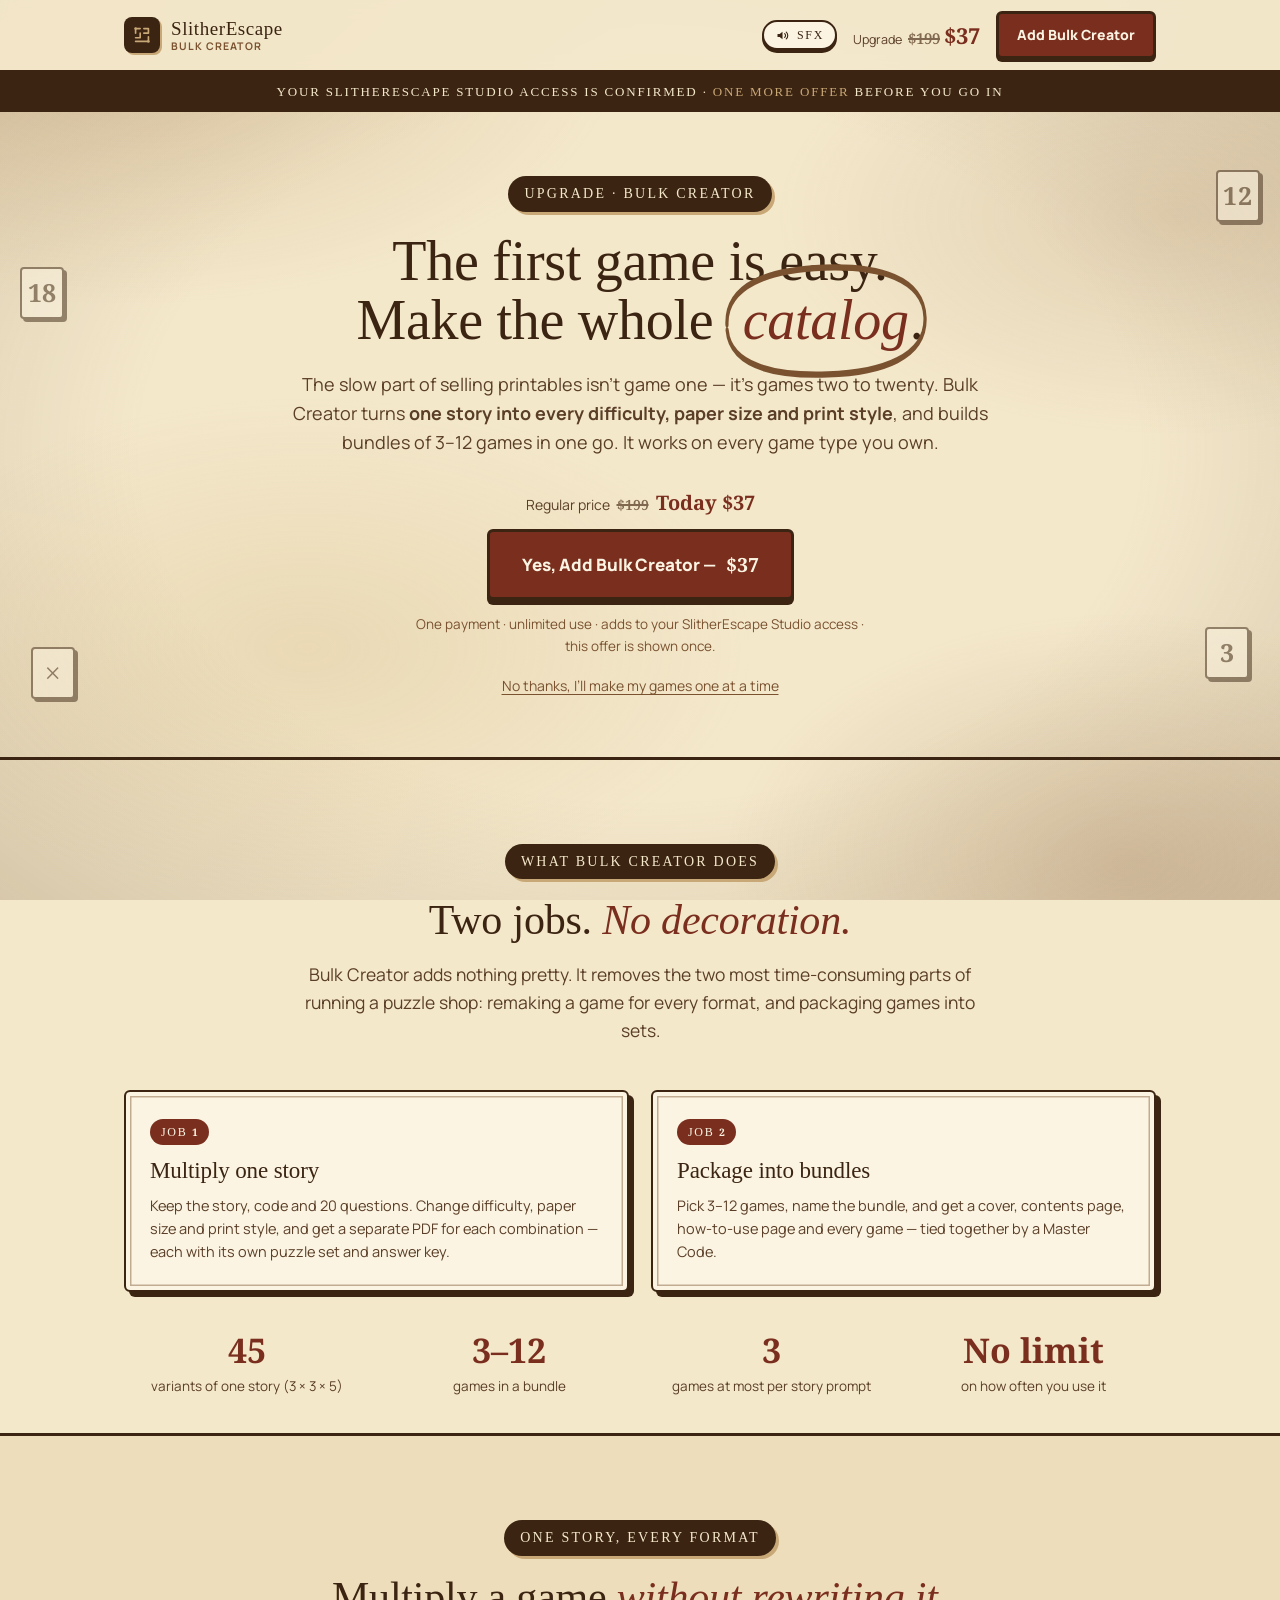
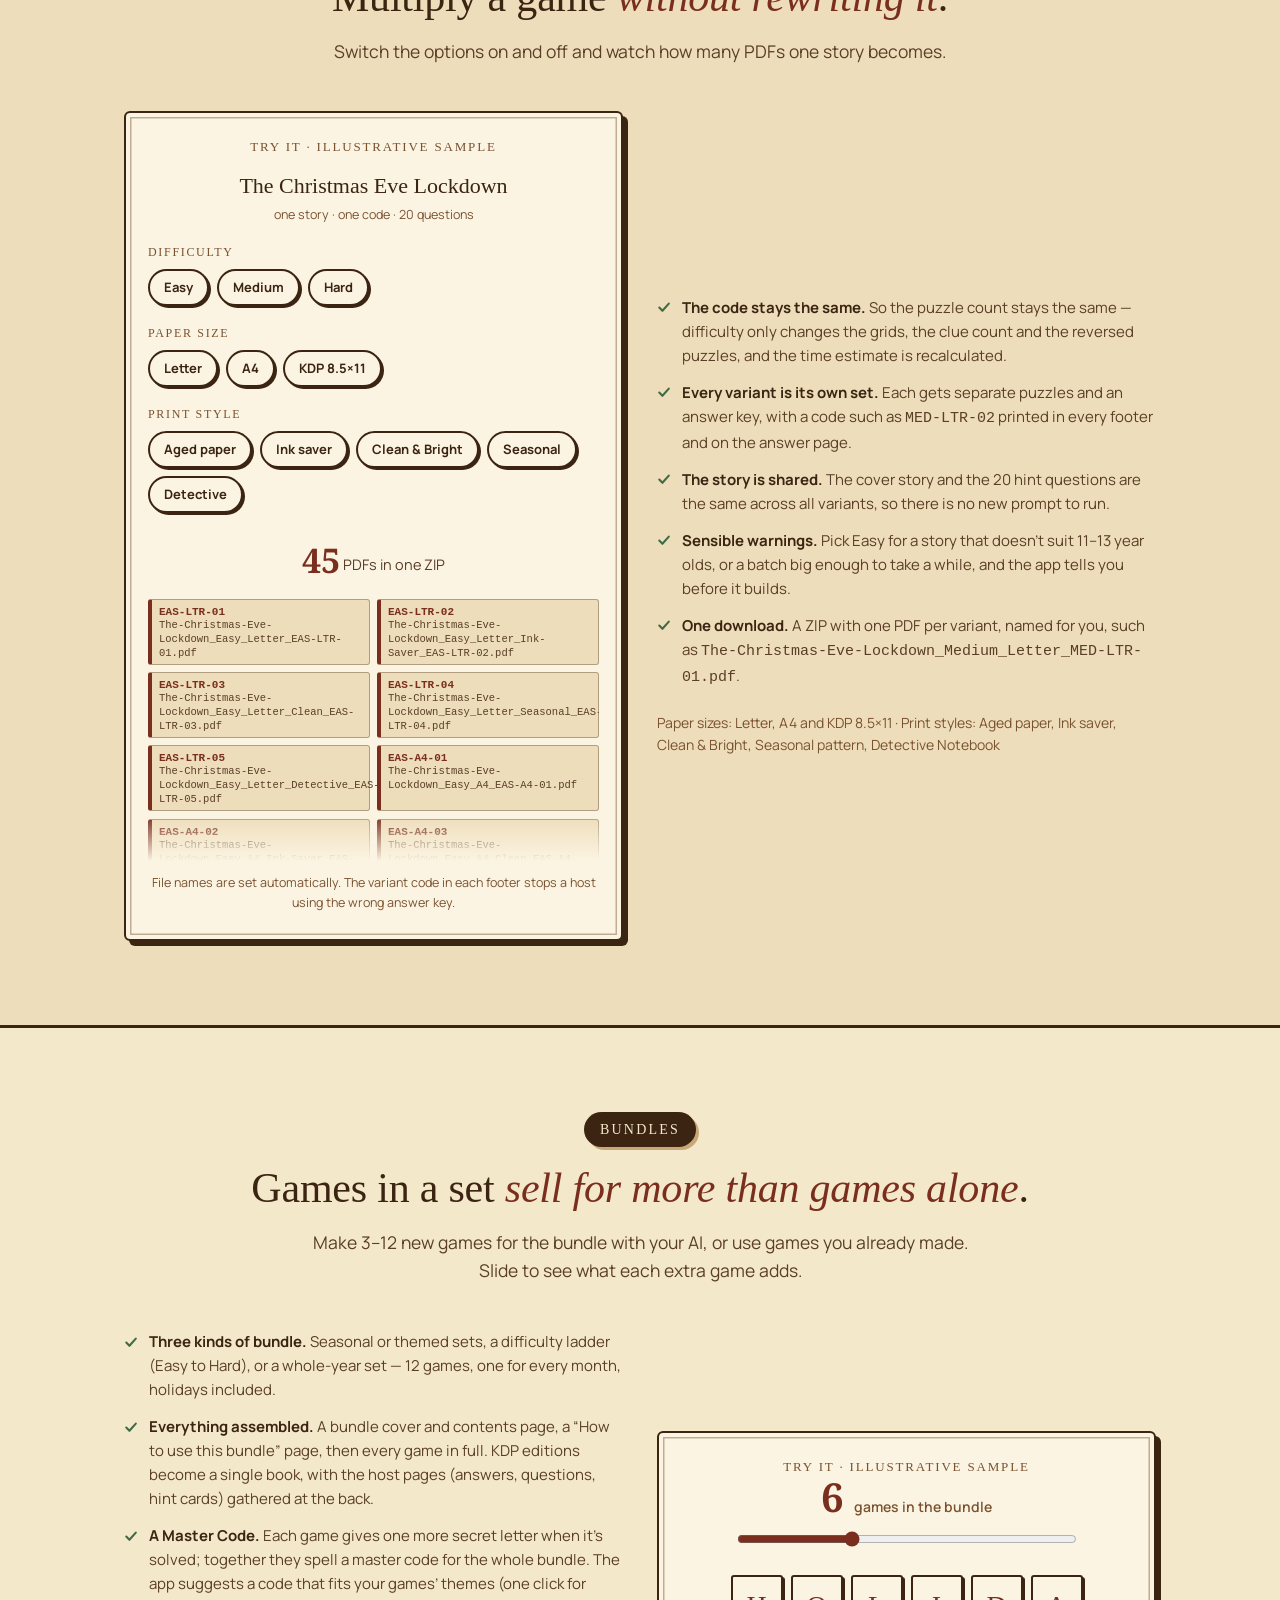
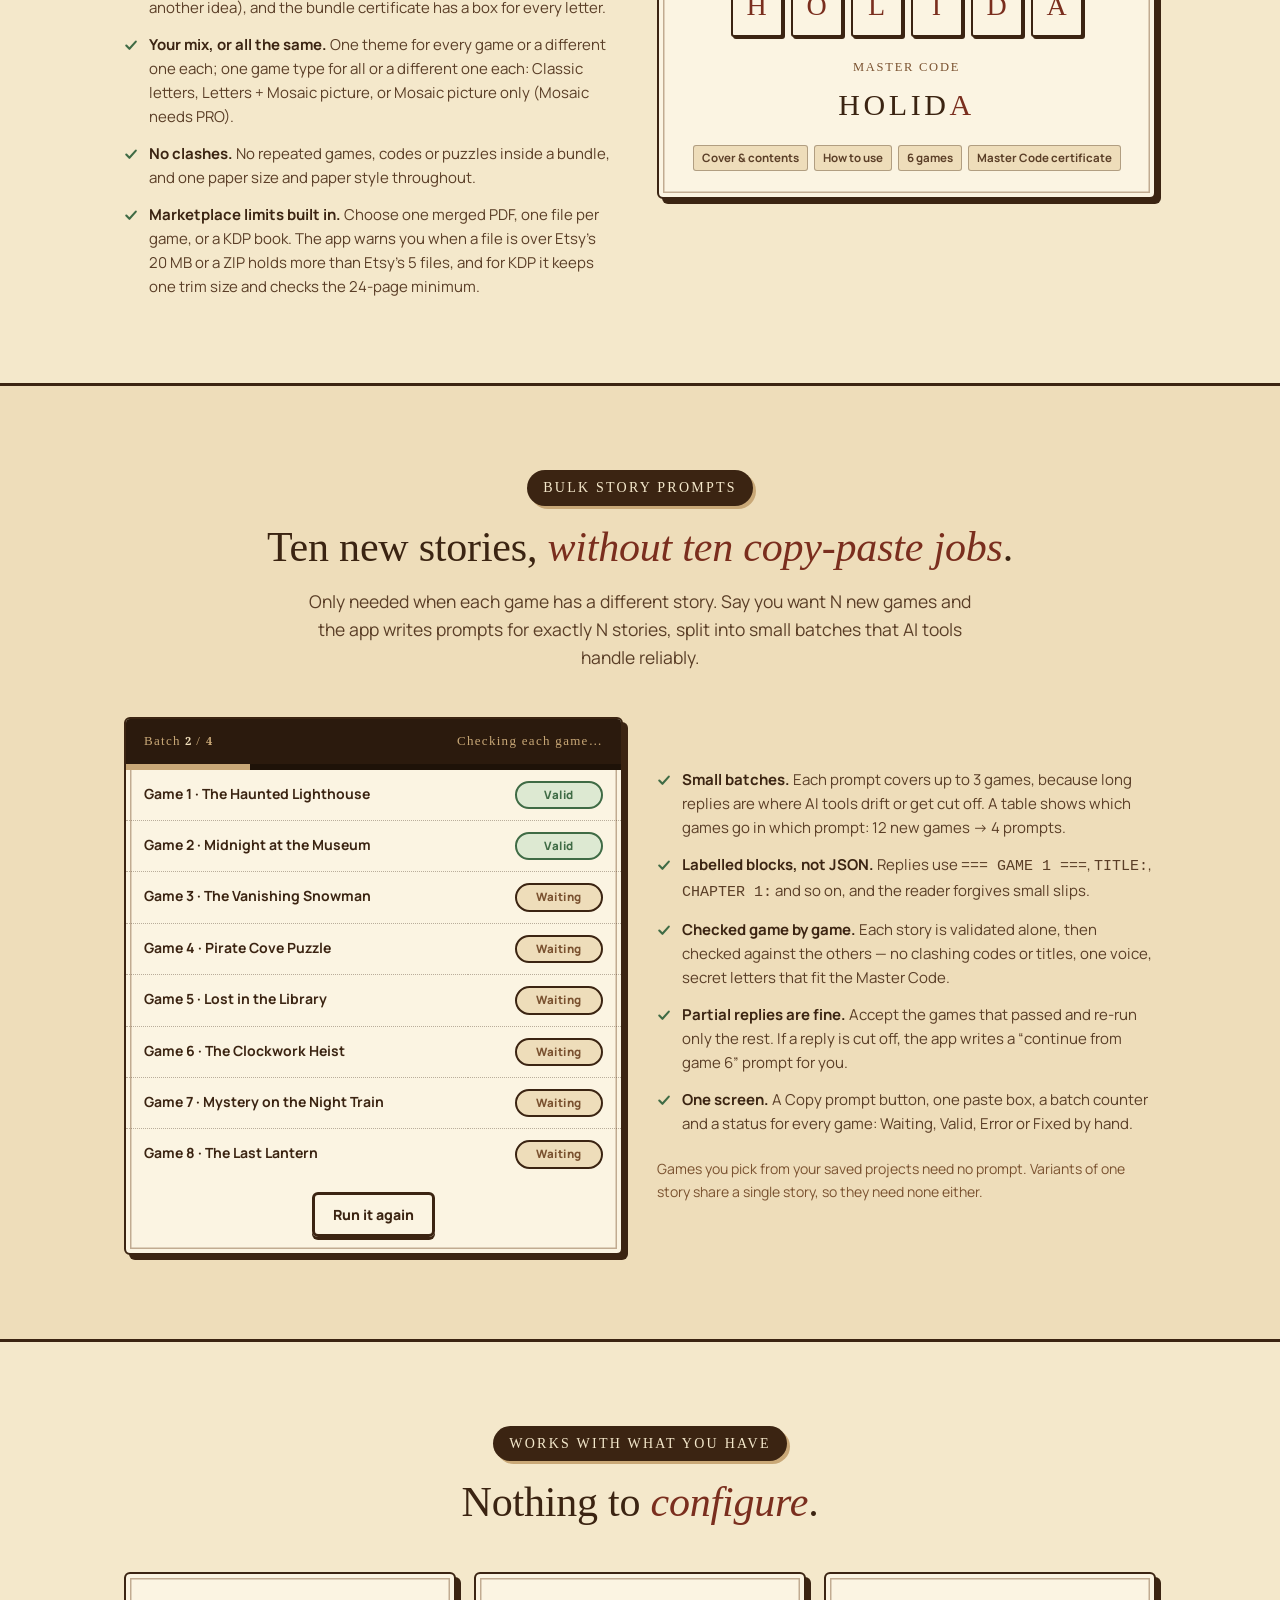
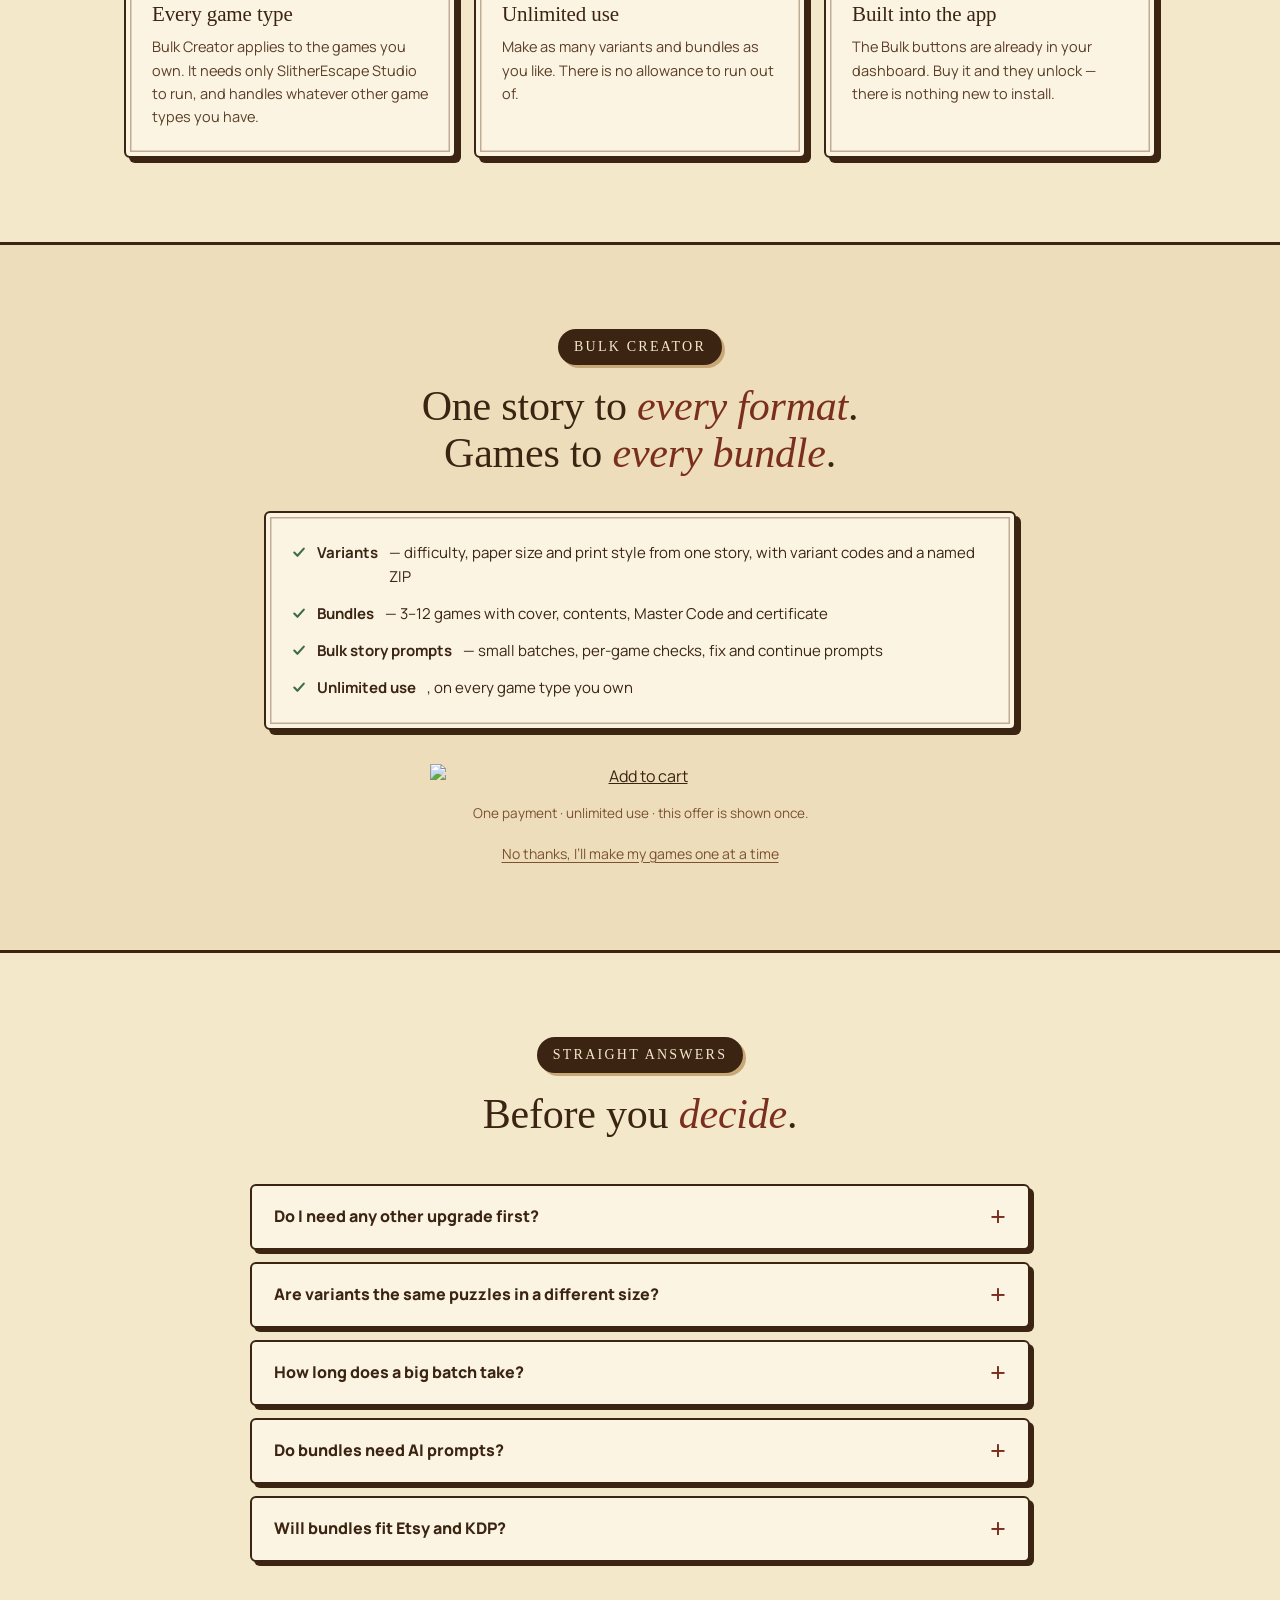
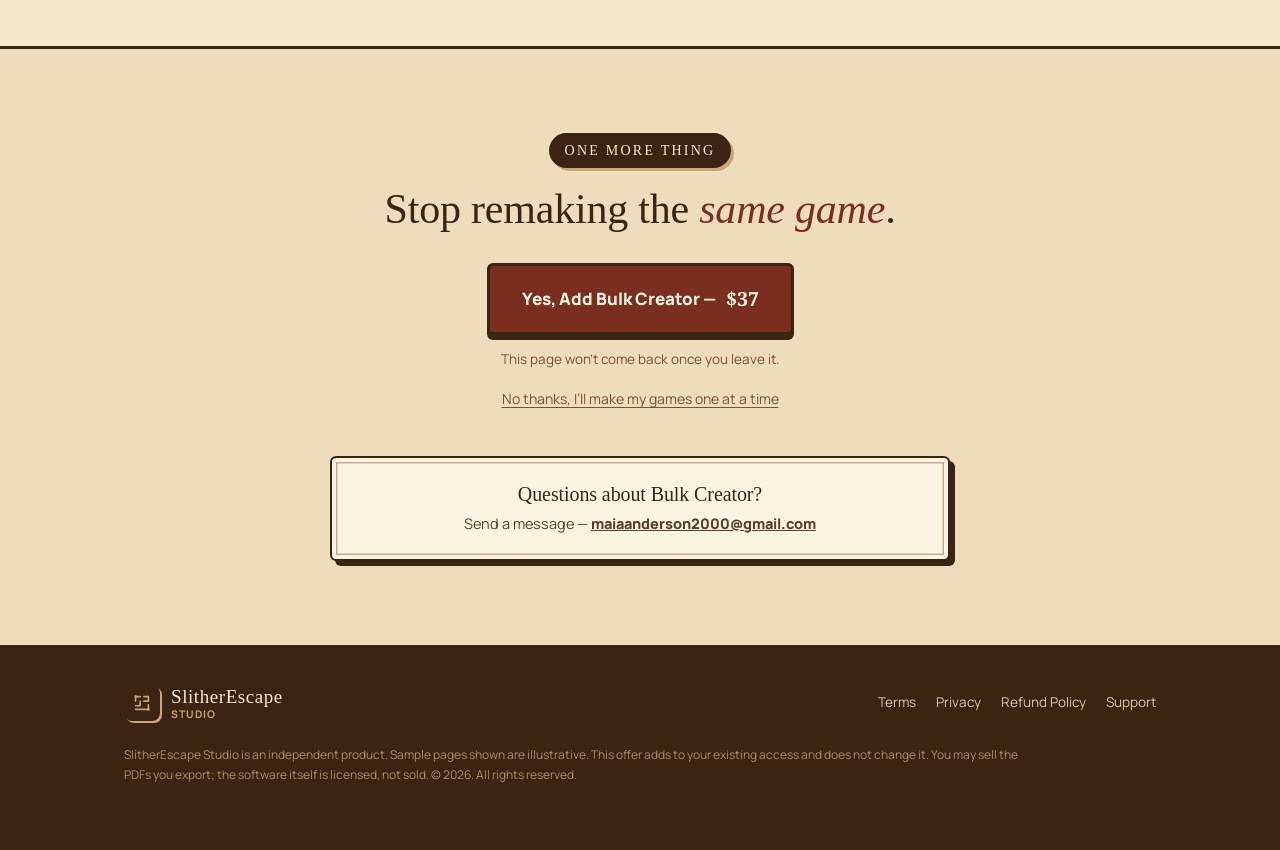
==== commit 1a388829: "Sale pages: match the app, plus a page-flip sample game All five pages describe what the app does no" ====
--- a/sale-page/oto-bulk-slitherlink.html
+++ b/sale-page/oto-bulk-slitherlink.html
@@ -648,7 +648,7 @@
 </div>
 
 
-<div class="oto-banner" id="top">Your Builder access is confirmed &middot; <b>one more offer</b> before you go in</div>
+<div class="oto-banner" id="top">Your SlitherEscape Studio access is confirmed &middot; <b>one more offer</b> before you go in</div>
 
 <header class="oto-head">
   <div class="hero-deco" aria-hidden="true"><span class="t d1">18</span><span class="t d2">12</span><span class="t d3">3</span><span class="t d4">&times;</span></div>
@@ -659,7 +659,7 @@
     <div class="oto-buy">
       <p class="oto-price">Regular price <s>$199</s> <b>Today $37</b></p>
       <a class="btn" href="https://warriorplus.com/o2/buy/lzgr7c/lp61q3/lwh077">Yes, Add Bulk Creator &mdash; <span class="price-line" style="color:#FBF4E2">$37</span></a>
-      <p class="oto-note">One payment &middot; unlimited use &middot; adds to your Builder access &middot; this offer is shown once.</p>
+      <p class="oto-note">One payment &middot; unlimited use &middot; adds to your SlitherEscape Studio access &middot; this offer is shown once.</p>
       <a class="oto-decline" href="https://warriorplus.com/o/nothanks/lp61q3">No thanks, I&rsquo;ll make my games one at a time</a>
     </div>
   </div>
@@ -677,9 +677,9 @@
       <div class="card feat"><span class="tag">Job 2</span><h3>Package into bundles</h3><p>Pick 3&ndash;12 games, name the bundle, and get a cover, contents page, how-to-use page and every game &mdash; tied together by a Master Code.</p></div>
     </div>
     <div class="oto-numbers">
-      <div class="oto-num"><b data-count="18">18</b><span>variants of one story (3 &times; 3 &times; 2)</span></div>
+      <div class="oto-num"><b data-count="45">45</b><span>variants of one story (3 &times; 3 &times; 5)</span></div>
       <div class="oto-num"><b>3&ndash;12</b><span>games in a bundle</span></div>
-      <div class="oto-num"><b>2&ndash;3</b><span>games per story-prompt batch</span></div>
+      <div class="oto-num"><b data-count="3">3</b><span>games at most per story prompt</span></div>
       <div class="oto-num"><b>No limit</b><span>on how often you use it</span></div>
     </div>
   </div>
@@ -711,10 +711,10 @@
           <li><span><b>The code stays the same.</b> So the puzzle count stays the same &mdash; difficulty only changes the grids, the clue count and the reversed puzzles, and the time estimate is recalculated.</span></li>
           <li><span><b>Every variant is its own set.</b> Each gets separate puzzles and an answer key, with a code such as <code>MED-LTR-02</code> printed in every footer and on the answer page.</span></li>
           <li><span><b>The story is shared.</b> The cover story and the 20 hint questions are the same across all variants, so there is no new prompt to run.</span></li>
-          <li><span><b>Sensible warnings.</b> Pick Easy for a story that doesn&rsquo;t suit 11&ndash;13 year olds, or a batch big enough to take a while, and the Builder tells you before it builds.</span></li>
+          <li><span><b>Sensible warnings.</b> Pick Easy for a story that doesn&rsquo;t suit 11&ndash;13 year olds, or a batch big enough to take a while, and the app tells you before it builds.</span></li>
           <li><span><b>One download.</b> A ZIP with one PDF per variant, named for you, such as <code>The-Christmas-Eve-Lockdown_Medium_Letter_MED-LTR-01.pdf</code>.</span></li>
         </ul>
-        <p class="stagger-note" style="text-align:left;">Paper sizes: Letter, A4 and KDP 8.5&times;11 &middot; Print styles: aged paper or ink-saver</p>
+        <p class="stagger-note" style="text-align:left;">Paper sizes: Letter, A4 and KDP 8.5&times;11 &middot; Print styles: Aged paper, Ink saver, Clean &amp; Bright, Seasonal pattern, Detective Notebook</p>
       </div>
     </div>
   </div>
@@ -726,7 +726,7 @@
     <div class="section-head center">
       <span class="eyebrow">Bundles</span>
       <h2>Games in a set <em>sell for more than games alone</em>.</h2>
-      <p class="lead">Pick 3&ndash;12 games from your saved projects, or create new ones. Slide to see what each extra game adds.</p>
+      <p class="lead">Make 3&ndash;12 new games for the bundle with your AI, or use games you already made. Slide to see what each extra game adds.</p>
     </div>
 
     <div class="bundle">
@@ -734,9 +734,10 @@
         <ul class="tick dim">
           <li><span><b>Three kinds of bundle.</b> Seasonal or themed sets, a difficulty ladder (Easy to Hard), or a whole-year set &mdash; 12 games, one for every month, holidays included.</span></li>
           <li><span><b>Everything assembled.</b> A bundle cover and contents page, a &ldquo;How to use this bundle&rdquo; page, then every game in full. KDP editions become a single book, with the host pages (answers, questions, hint cards) gathered at the back.</span></li>
-          <li><span><b>A Master Code.</b> Each game gives one more secret letter when it&rsquo;s solved; together they spell a master code for the whole bundle, with a special certificate.</span></li>
-          <li><span><b>No clashes.</b> No repeated codes or puzzles inside a bundle, and one paper size and style throughout.</span></li>
-          <li><span><b>Marketplace limits built in.</b> Choose one merged PDF, one file per game, or a KDP book. The Builder warns you when a file is over Etsy&rsquo;s 20&nbsp;MB or a ZIP holds more than Etsy&rsquo;s 5 files, and for KDP it keeps one trim size and checks the 24-page minimum.</span></li>
+          <li><span><b>A Master Code.</b> Each game gives one more secret letter when it&rsquo;s solved; together they spell a master code for the whole bundle. The app suggests a code that fits your games&rsquo; themes (one click for another idea), and the bundle certificate has a box for every letter.</span></li>
+          <li><span><b>Your mix, or all the same.</b> One theme for every game or a different one each; one game type for all or a different one each: Classic letters, Letters + Mosaic picture, or Mosaic picture only (Mosaic needs PRO).</span></li>
+          <li><span><b>No clashes.</b> No repeated games, codes or puzzles inside a bundle, and one paper size and paper style throughout.</span></li>
+          <li><span><b>Marketplace limits built in.</b> Choose one merged PDF, one file per game, or a KDP book. The app warns you when a file is over Etsy&rsquo;s 20&nbsp;MB or a ZIP holds more than Etsy&rsquo;s 5 files, and for KDP it keeps one trim size and checks the 24-page minimum.</span></li>
         </ul>
       </div>
 
@@ -759,7 +760,7 @@
     <div class="section-head center">
       <span class="eyebrow">Bulk story prompts</span>
       <h2>Ten new stories, <em>without ten copy-paste jobs</em>.</h2>
-      <p class="lead">Only needed when each game has a different story. Say you want N new games and the Builder writes prompts for exactly N stories, split into small batches that AI tools handle reliably.</p>
+      <p class="lead">Only needed when each game has a different story. Say you want N new games and the app writes prompts for exactly N stories, split into small batches that AI tools handle reliably.</p>
     </div>
 
     <div class="bundle">
@@ -772,10 +773,10 @@
 
       <div>
         <ul class="tick dim">
-          <li><span><b>Small batches.</b> Prompts cover 2&ndash;3 games at a time, because long replies are where AI tools drift or get cut off.</span></li>
+          <li><span><b>Small batches.</b> Each prompt covers up to 3 games, because long replies are where AI tools drift or get cut off. A table shows which games go in which prompt: 12 new games &rarr; 4 prompts.</span></li>
           <li><span><b>Labelled blocks, not JSON.</b> Replies use <code>=== GAME 1 ===</code>, <code>TITLE:</code>, <code>CHAPTER 1:</code> and so on, and the reader forgives small slips.</span></li>
           <li><span><b>Checked game by game.</b> Each story is validated alone, then checked against the others &mdash; no clashing codes or titles, one voice, secret letters that fit the Master Code.</span></li>
-          <li><span><b>Partial replies are fine.</b> Accept the games that passed and re-run only the rest. If a reply is cut off, the Builder writes a &ldquo;continue from game 6&rdquo; prompt for you.</span></li>
+          <li><span><b>Partial replies are fine.</b> Accept the games that passed and re-run only the rest. If a reply is cut off, the app writes a &ldquo;continue from game 6&rdquo; prompt for you.</span></li>
           <li><span><b>One screen.</b> A Copy prompt button, one paste box, a batch counter and a status for every game: Waiting, Valid, Error or Fixed by hand.</span></li>
         </ul>
         <p class="stagger-note" style="text-align:left;">Games you pick from your saved projects need no prompt. Variants of one story share a single story, so they need none either.</p>
@@ -792,9 +793,9 @@
       <h2>Nothing to <em>configure</em>.</h2>
     </div>
     <div class="limits">
-      <div class="card"><h3>Every game type</h3><p style="margin-top:8px;font-size:14.5px;color:var(--ink-dim);">Bulk Creator applies to the games you own. It needs only your Builder to run, and handles whatever other game types you have.</p></div>
+      <div class="card"><h3>Every game type</h3><p style="margin-top:8px;font-size:14.5px;color:var(--ink-dim);">Bulk Creator applies to the games you own. It needs only SlitherEscape Studio to run, and handles whatever other game types you have.</p></div>
       <div class="card"><h3>Unlimited use</h3><p style="margin-top:8px;font-size:14.5px;color:var(--ink-dim);">Make as many variants and bundles as you like. There is no allowance to run out of.</p></div>
-      <div class="card"><h3>Built into the Builder</h3><p style="margin-top:8px;font-size:14.5px;color:var(--ink-dim);">The Bulk buttons are already in your dashboard. Buy it and they unlock &mdash; there is nothing new to install.</p></div>
+      <div class="card"><h3>Built into the app</h3><p style="margin-top:8px;font-size:14.5px;color:var(--ink-dim);">The Bulk buttons are already in your dashboard. Buy it and they unlock &mdash; there is nothing new to install.</p></div>
     </div>
   </div>
 </section>
@@ -824,11 +825,11 @@
   <div class="wrap">
     <div class="section-head center"><span class="eyebrow">Straight answers</span><h2>Before you <em>decide</em>.</h2></div>
     <div class="faq">
-      <details><summary>Do I need any other upgrade first?</summary><div class="a">No. Bulk Creator runs on your Builder alone. If you also own other game types, Bulk Creator works on those too &mdash; nothing about it depends on what else you have.</div></details>
+      <details><summary>Do I need any other upgrade first?</summary><div class="a">No. Bulk Creator runs on SlitherEscape Studio alone. If you also own other game types, Bulk Creator works on those too &mdash; nothing about it depends on what else you have.</div></details>
       <details><summary>Are variants the same puzzles in a different size?</summary><div class="a">No. Each variant is generated as its own puzzle set with its own answer key. The story, code and 20 hint questions are shared; the puzzles are not, which is why every footer carries a variant code.</div></details>
       <details><summary>How long does a big batch take?</summary><div class="a">Everything runs in your browser with a progress bar, so it depends on your computer and on how many PDFs you ask for. A large batch will naturally take longer than a single game.</div></details>
       <details><summary>Do bundles need AI prompts?</summary><div class="a">Only if you want new stories. Bundles built from your saved games need no prompt, and variants share one story. When you do need fresh stories, the bulk prompt writes them in small, checkable batches.</div></details>
-      <details><summary>Will bundles fit Etsy and KDP?</summary><div class="a">The Builder checks file sizes against marketplace limits and lets you choose one merged PDF or one file per game. For KDP it keeps one trim size throughout and a minimum page count.</div></details>
+      <details><summary>Will bundles fit Etsy and KDP?</summary><div class="a">The app checks file sizes against marketplace limits and lets you choose one merged PDF or one file per game. For KDP it keeps one trim size throughout and a minimum page count.</div></details>
     </div>
   </div>
 </section>
@@ -1074,8 +1075,8 @@
   /* ---------- variant generator ---------- */
   var DIFF  = [['Easy','EAS'], ['Medium','MED'], ['Hard','HRD']];
   var SIZE  = [['Letter','LTR','Letter'], ['A4','A4','A4'], ['KDP 8.5×11','KDP','KDP-8.5x11']];
-  var STYLE = [['Aged paper',''], ['Ink-saver','_Ink-Saver']];
-  var on = {diff:[1,1,1], size:[1,1,1], style:[1,1]};
+  var STYLE = [['Aged paper',''], ['Ink saver','_Ink-Saver'], ['Clean & Bright','_Clean'], ['Seasonal','_Seasonal'], ['Detective','_Detective']];
+  var on = {diff:[1,1,1], size:[1,1,1], style:[1,1,1,1,1]};
   var out = $('#genFiles'), nEl = $('#genN');
 
   function build(){
